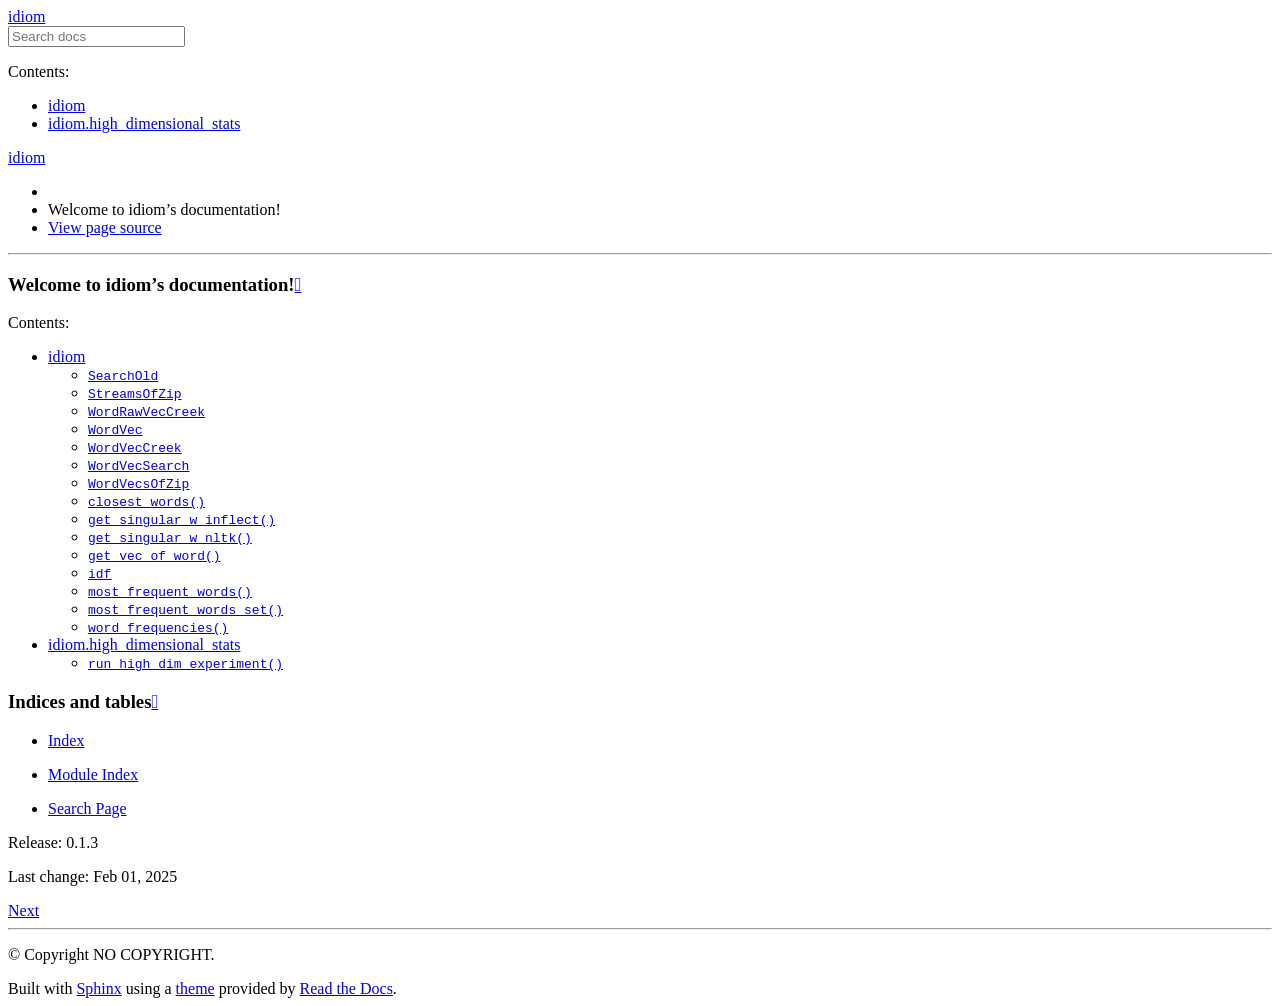
==== index.html @ ca4ec3e8 "deploy: c13218b5d15e213db377b2ab2e46eef7ab136191" ====
<!DOCTYPE html>
<html class="writer-html5" lang="en" data-content_root="./">
<head>
  <meta charset="utf-8" /><meta name="viewport" content="width=device-width, initial-scale=1" />

  <meta name="viewport" content="width=device-width, initial-scale=1.0" />
  <title>Welcome to idiom’s documentation! &mdash; idiom 0.1.3 documentation</title>
      <link rel="stylesheet" type="text/css" href="_static/pygments.css?v=b86133f3" />
      <link rel="stylesheet" type="text/css" href="_static/css/theme.css?v=e59714d7" />
      <link rel="stylesheet" type="text/css" href="_static/copybutton.css?v=76b2166b" />
      <link rel="stylesheet" type="text/css" href="_static/graphviz.css?v=fd3f3429" />

  
      <script src="_static/jquery.js?v=5d32c60e"></script>
      <script src="_static/_sphinx_javascript_frameworks_compat.js?v=2cd50e6c"></script>
      <script src="_static/documentation_options.js?v=360bc84d"></script>
      <script src="_static/doctools.js?v=9a2dae69"></script>
      <script src="_static/sphinx_highlight.js?v=dc90522c"></script>
      <script src="_static/toggleprompt.js?v=d7ede5d2"></script>
      <script src="_static/clipboard.min.js?v=a7894cd8"></script>
      <script src="_static/copybutton.js?v=f281be69"></script>
    <script src="_static/js/theme.js"></script>
    <link rel="index" title="Index" href="genindex.html" />
    <link rel="search" title="Search" href="search.html" />
    <link rel="next" title="idiom" href="module_docs/idiom.html" /> 
</head>

<body class="wy-body-for-nav"> 
  <div class="wy-grid-for-nav">
    <nav data-toggle="wy-nav-shift" class="wy-nav-side">
      <div class="wy-side-scroll">
        <div class="wy-side-nav-search" >

          
          
          <a href="#" class="icon icon-home">
            idiom
          </a>
<div role="search">
  <form id="rtd-search-form" class="wy-form" action="search.html" method="get">
    <input type="text" name="q" placeholder="Search docs" aria-label="Search docs" />
    <input type="hidden" name="check_keywords" value="yes" />
    <input type="hidden" name="area" value="default" />
  </form>
</div>
        </div><div class="wy-menu wy-menu-vertical" data-spy="affix" role="navigation" aria-label="Navigation menu">
              <p class="caption" role="heading"><span class="caption-text">Contents:</span></p>
<ul>
<li class="toctree-l1"><a class="reference internal" href="module_docs/idiom.html">idiom</a></li>
<li class="toctree-l1"><a class="reference internal" href="module_docs/idiom/high_dimensional_stats.html">idiom.high_dimensional_stats</a></li>
</ul>

        </div>
      </div>
    </nav>

    <section data-toggle="wy-nav-shift" class="wy-nav-content-wrap"><nav class="wy-nav-top" aria-label="Mobile navigation menu" >
          <i data-toggle="wy-nav-top" class="fa fa-bars"></i>
          <a href="#">idiom</a>
      </nav>

      <div class="wy-nav-content">
        <div class="rst-content">
          <div role="navigation" aria-label="Page navigation">
  <ul class="wy-breadcrumbs">
      <li><a href="#" class="icon icon-home" aria-label="Home"></a></li>
      <li class="breadcrumb-item active">Welcome to idiom’s documentation!</li>
      <li class="wy-breadcrumbs-aside">
            <a href="_sources/index.rst.txt" rel="nofollow"> View page source</a>
      </li>
  </ul>
  <hr/>
</div>
          <div role="main" class="document" itemscope="itemscope" itemtype="http://schema.org/Article">
           <div itemprop="articleBody">
             
  <section id="welcome-to-idiom-s-documentation">
<h1>Welcome to idiom’s documentation!<a class="headerlink" href="#welcome-to-idiom-s-documentation" title="Link to this heading"></a></h1>
<div class="toctree-wrapper compound">
<p class="caption" role="heading"><span class="caption-text">Contents:</span></p>
<ul>
<li class="toctree-l1"><a class="reference internal" href="module_docs/idiom.html">idiom</a><ul>
<li class="toctree-l2"><a class="reference internal" href="module_docs/idiom.html#idiom.SearchOld"><code class="docutils literal notranslate"><span class="pre">SearchOld</span></code></a></li>
<li class="toctree-l2"><a class="reference internal" href="module_docs/idiom.html#idiom.StreamsOfZip"><code class="docutils literal notranslate"><span class="pre">StreamsOfZip</span></code></a></li>
<li class="toctree-l2"><a class="reference internal" href="module_docs/idiom.html#idiom.WordRawVecCreek"><code class="docutils literal notranslate"><span class="pre">WordRawVecCreek</span></code></a></li>
<li class="toctree-l2"><a class="reference internal" href="module_docs/idiom.html#idiom.WordVec"><code class="docutils literal notranslate"><span class="pre">WordVec</span></code></a></li>
<li class="toctree-l2"><a class="reference internal" href="module_docs/idiom.html#idiom.WordVecCreek"><code class="docutils literal notranslate"><span class="pre">WordVecCreek</span></code></a></li>
<li class="toctree-l2"><a class="reference internal" href="module_docs/idiom.html#idiom.WordVecSearch"><code class="docutils literal notranslate"><span class="pre">WordVecSearch</span></code></a></li>
<li class="toctree-l2"><a class="reference internal" href="module_docs/idiom.html#idiom.WordVecsOfZip"><code class="docutils literal notranslate"><span class="pre">WordVecsOfZip</span></code></a></li>
<li class="toctree-l2"><a class="reference internal" href="module_docs/idiom.html#idiom.closest_words"><code class="docutils literal notranslate"><span class="pre">closest_words()</span></code></a></li>
<li class="toctree-l2"><a class="reference internal" href="module_docs/idiom.html#idiom.get_singular_w_inflect"><code class="docutils literal notranslate"><span class="pre">get_singular_w_inflect()</span></code></a></li>
<li class="toctree-l2"><a class="reference internal" href="module_docs/idiom.html#idiom.get_singular_w_nltk"><code class="docutils literal notranslate"><span class="pre">get_singular_w_nltk()</span></code></a></li>
<li class="toctree-l2"><a class="reference internal" href="module_docs/idiom.html#idiom.get_vec_of_word"><code class="docutils literal notranslate"><span class="pre">get_vec_of_word()</span></code></a></li>
<li class="toctree-l2"><a class="reference internal" href="module_docs/idiom.html#idiom.idf"><code class="docutils literal notranslate"><span class="pre">idf</span></code></a></li>
<li class="toctree-l2"><a class="reference internal" href="module_docs/idiom.html#idiom.most_frequent_words"><code class="docutils literal notranslate"><span class="pre">most_frequent_words()</span></code></a></li>
<li class="toctree-l2"><a class="reference internal" href="module_docs/idiom.html#idiom.most_frequent_words_set"><code class="docutils literal notranslate"><span class="pre">most_frequent_words_set()</span></code></a></li>
<li class="toctree-l2"><a class="reference internal" href="module_docs/idiom.html#idiom.word_frequencies"><code class="docutils literal notranslate"><span class="pre">word_frequencies()</span></code></a></li>
</ul>
</li>
<li class="toctree-l1"><a class="reference internal" href="module_docs/idiom/high_dimensional_stats.html">idiom.high_dimensional_stats</a><ul>
<li class="toctree-l2"><a class="reference internal" href="module_docs/idiom/high_dimensional_stats.html#idiom.high_dimensional_stats.run_high_dim_experiment"><code class="docutils literal notranslate"><span class="pre">run_high_dim_experiment()</span></code></a></li>
</ul>
</li>
</ul>
</div>
</section>
<section id="indices-and-tables">
<h1>Indices and tables<a class="headerlink" href="#indices-and-tables" title="Link to this heading"></a></h1>
<ul class="simple">
<li><p><a class="reference internal" href="genindex.html"><span class="std std-ref">Index</span></a></p></li>
<li><p><a class="reference internal" href="py-modindex.html"><span class="std std-ref">Module Index</span></a></p></li>
<li><p><a class="reference internal" href="search.html"><span class="std std-ref">Search Page</span></a></p></li>
</ul>
<p>Release: 0.1.3</p>
<p>Last change: Feb 01, 2025</p>
</section>


           </div>
          </div>
          <footer><div class="rst-footer-buttons" role="navigation" aria-label="Footer">
        <a href="module_docs/idiom.html" class="btn btn-neutral float-right" title="idiom" accesskey="n" rel="next">Next <span class="fa fa-arrow-circle-right" aria-hidden="true"></span></a>
    </div>

  <hr/>

  <div role="contentinfo">
    <p>&#169; Copyright NO COPYRIGHT.</p>
  </div>

  Built with <a href="https://www.sphinx-doc.org/">Sphinx</a> using a
    <a href="https://github.com/readthedocs/sphinx_rtd_theme">theme</a>
    provided by <a href="https://readthedocs.org">Read the Docs</a>.
   

</footer>
        </div>
      </div>
    </section>
  </div>
  <script>
      jQuery(function () {
          SphinxRtdTheme.Navigation.enable(true);
      });
  </script> 

</body>
</html>
---- _static/copybutton.css ----
/* Copy buttons */
button.copybtn {
    position: absolute;
    display: flex;
    top: .3em;
    right: .3em;
    width: 1.7em;
    height: 1.7em;
	opacity: 0;
    transition: opacity 0.3s, border .3s, background-color .3s;
    user-select: none;
    padding: 0;
    border: none;
    outline: none;
    border-radius: 0.4em;
    /* The colors that GitHub uses */
    border: #1b1f2426 1px solid;
    background-color: #f6f8fa;
    color: #57606a;
}

button.copybtn.success {
    border-color: #22863a;
    color: #22863a;
}

button.copybtn svg {
    stroke: currentColor;
    width: 1.5em;
    height: 1.5em;
    padding: 0.1em;
}

div.highlight  {
    position: relative;
}

/* Show the copybutton */
.highlight:hover button.copybtn, button.copybtn.success {
	opacity: 1;
}

.highlight button.copybtn:hover {
    background-color: rgb(235, 235, 235);
}

.highlight button.copybtn:active {
    background-color: rgb(187, 187, 187);
}

/**
 * A minimal CSS-only tooltip copied from:
 *   https://codepen.io/mildrenben/pen/rVBrpK
 *
 * To use, write HTML like the following:
 *
 * <p class="o-tooltip--left" data-tooltip="Hey">Short</p>
 */
 .o-tooltip--left {
  position: relative;
 }

 .o-tooltip--left:after {
    opacity: 0;
    visibility: hidden;
    position: absolute;
    content: attr(data-tooltip);
    padding: .2em;
    font-size: .8em;
    left: -.2em;
    background: grey;
    color: white;
    white-space: nowrap;
    z-index: 2;
    border-radius: 2px;
    transform: translateX(-102%) translateY(0);
    transition: opacity 0.2s cubic-bezier(0.64, 0.09, 0.08, 1), transform 0.2s cubic-bezier(0.64, 0.09, 0.08, 1);
}

.o-tooltip--left:hover:after {
    display: block;
    opacity: 1;
    visibility: visible;
    transform: translateX(-100%) translateY(0);
    transition: opacity 0.2s cubic-bezier(0.64, 0.09, 0.08, 1), transform 0.2s cubic-bezier(0.64, 0.09, 0.08, 1);
    transition-delay: .5s;
}

/* By default the copy button shouldn't show up when printing a page */
@media print {
    button.copybtn {
        display: none;
    }
}
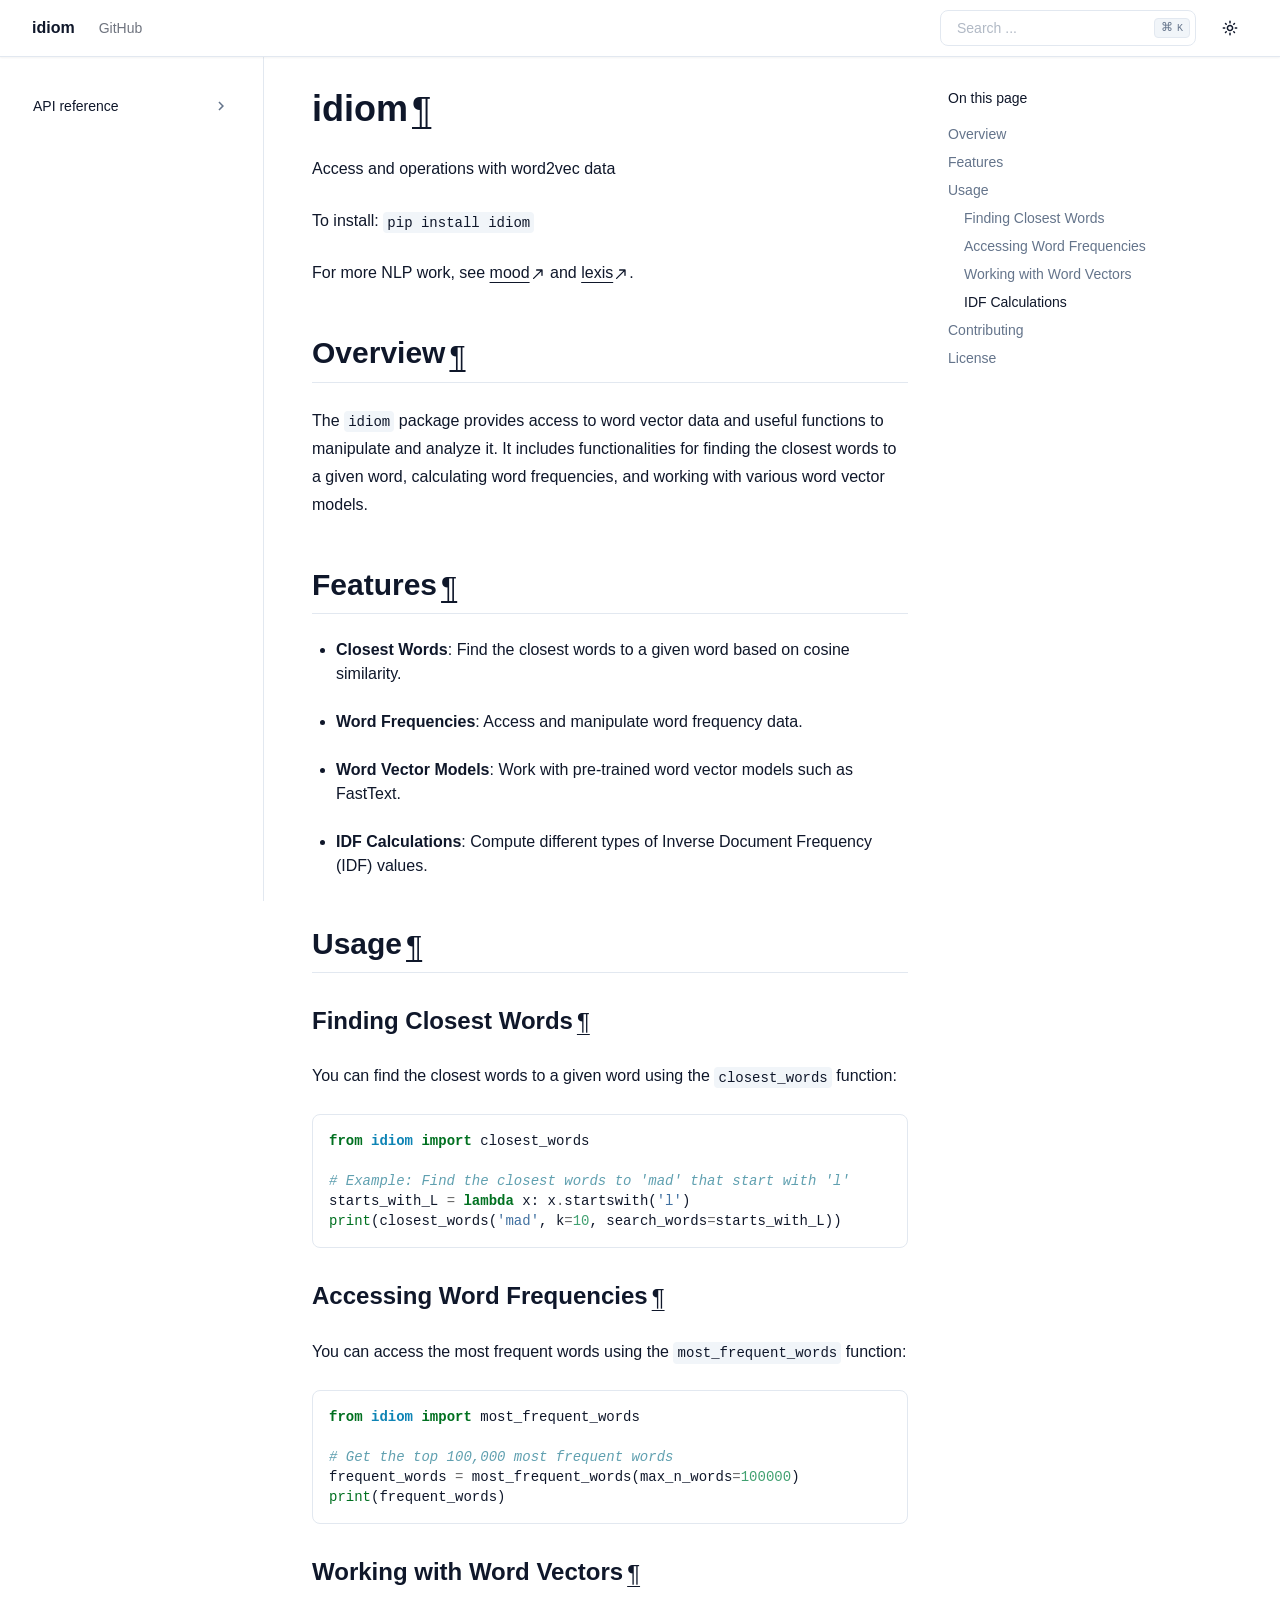
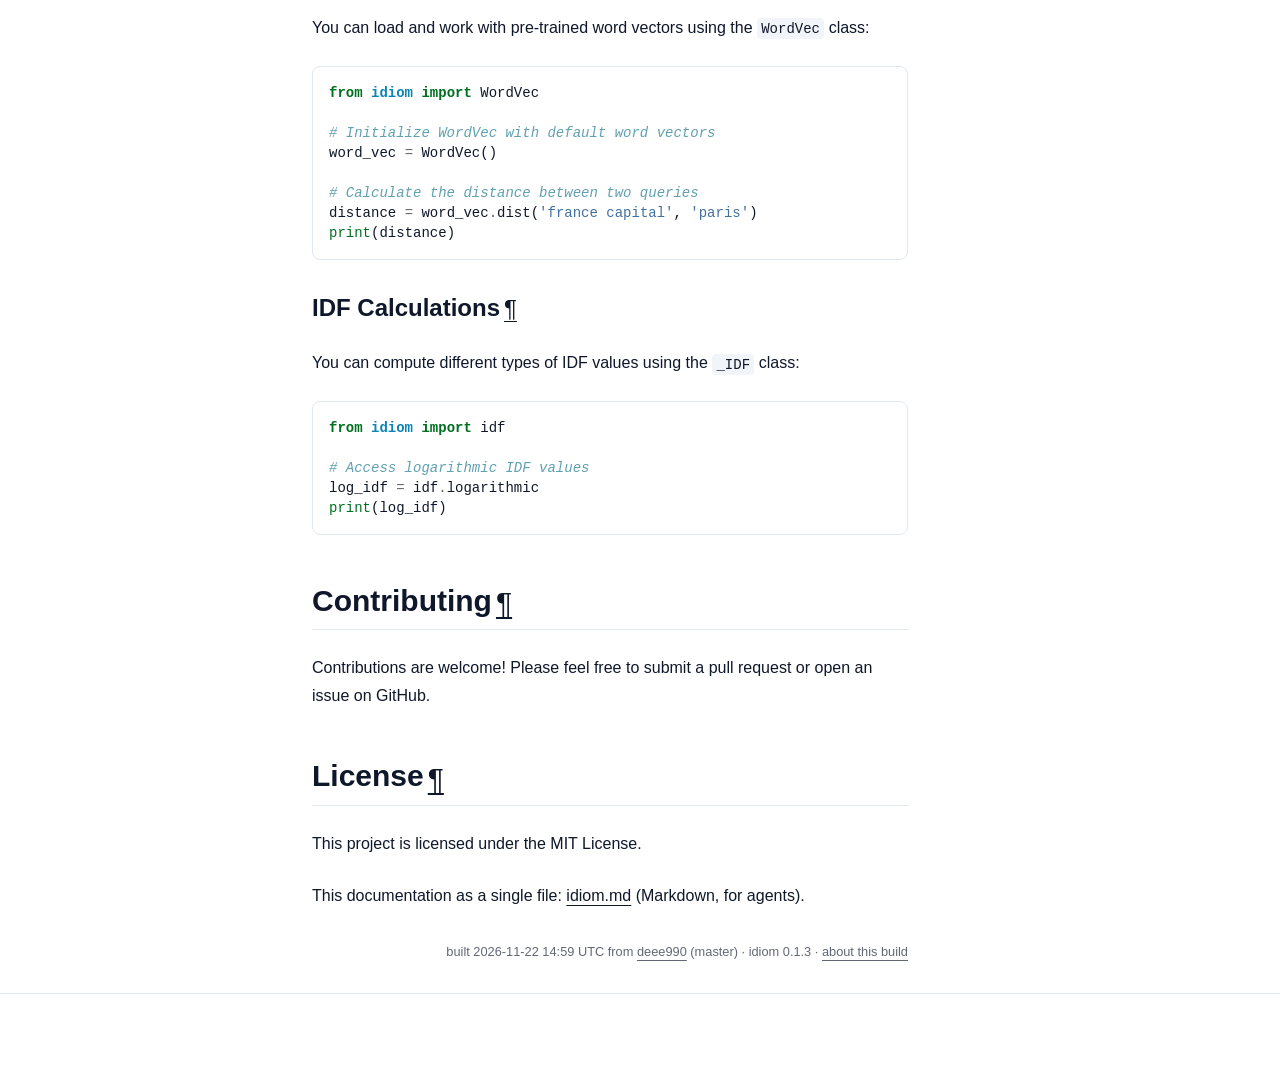
==== commit d7c58a78: "deploy: deee990abe5d8a3731184da5b8e444f220e175d9" ====
--- a/index.html
+++ b/index.html
@@ -1,150 +1,219 @@
-
-
 <!DOCTYPE html>
-<html class="writer-html5" lang="en" data-content_root="./">
+
+<html :class="{ 'dark' : darkMode === true }" data-content_root="./" lang="en" x-data="{ darkMode: $persist(window.matchMedia('(prefers-color-scheme: dark)').matches), activeSection: ''}">
 <head>
-  <meta charset="utf-8" /><meta name="viewport" content="width=device-width, initial-scale=1" />
-
-  <meta name="viewport" content="width=device-width, initial-scale=1.0" />
-  <title>Welcome to idiom’s documentation! &mdash; idiom 0.1.3 documentation</title>
-      <link rel="stylesheet" type="text/css" href="_static/pygments.css?v=b86133f3" />
-      <link rel="stylesheet" type="text/css" href="_static/css/theme.css?v=e59714d7" />
-      <link rel="stylesheet" type="text/css" href="_static/copybutton.css?v=76b2166b" />
-      <link rel="stylesheet" type="text/css" href="_static/graphviz.css?v=fd3f3429" />
-
-  
-      <script src="_static/jquery.js?v=5d32c60e"></script>
-      <script src="_static/_sphinx_javascript_frameworks_compat.js?v=2cd50e6c"></script>
-      <script src="_static/documentation_options.js?v=360bc84d"></script>
-      <script src="_static/doctools.js?v=9a2dae69"></script>
-      <script src="_static/sphinx_highlight.js?v=dc90522c"></script>
-      <script src="_static/toggleprompt.js?v=d7ede5d2"></script>
-      <script src="_static/clipboard.min.js?v=a7894cd8"></script>
-      <script src="_static/copybutton.js?v=f281be69"></script>
-    <script src="_static/js/theme.js"></script>
-    <link rel="index" title="Index" href="genindex.html" />
-    <link rel="search" title="Search" href="search.html" />
-    <link rel="next" title="idiom" href="module_docs/idiom.html" /> 
+<script>
+    (function () {
+      // Set initial color scheme
+      if ((localStorage.getItem("_x_darkMode") === "true") || (window.matchMedia("(prefers-color-scheme: dark)").matches)) {
+        document.documentElement.classList.add("dark");
+      }
+
+      // Watch for media preference changes
+      window.matchMedia("(prefers-color-scheme: dark)").addEventListener("change", (event) => {
+        localStorage.setItem("_x_darkMode", event.matches);
+        document.documentElement.classList.toggle("dark", event.matches);
+      });
+    })();
+  </script>
+<meta content="width=device-width, initial-scale=1.0" name="viewport"/>
+<meta charset="utf-8"/>
+<meta content="#ffffff" media="(prefers-color-scheme: light)" name="theme-color"/>
+<meta content="#030711" media="(prefers-color-scheme: dark)" name="theme-color"/>
+<meta content="width=device-width, initial-scale=1" name="viewport"/>
+<link href="index.html.md" rel="alternate" type="text/markdown"/>
+<link href="llms.txt" rel="describedby" type="text/markdown"/>
+<link href="index.html.md" rel="alternate" type="text/markdown"/>
+<link href="llms.txt" rel="describedby"/>
+<title>idiom</title>
+<meta content="idiom" property="og:title"/>
+<meta content="idiom" name="twitter:title"/>
+<link href="_static/pygments.css?v=d75fae25" rel="stylesheet" type="text/css"/>
+<link href="_static/theme.css?v=009055c6" rel="stylesheet" type="text/css"/>
+<link href="_static/sphinx_autodoc_typehints.css?v=057ac668" rel="stylesheet" type="text/css"/>
+<link href="_static/copybutton.css?v=76b2166b" rel="stylesheet" type="text/css"/>
+<link href="_static/epythet.css?v=ee8382f8" rel="stylesheet" type="text/css"/>
+<link href="search.html" rel="search" title="Search"/>
+<link href="genindex.html" rel="index" title="Index"/>
+<link href="api.html" rel="next" title="API reference"/>
 </head>
-
-<body class="wy-body-for-nav"> 
-  <div class="wy-grid-for-nav">
-    <nav data-toggle="wy-nav-shift" class="wy-nav-side">
-      <div class="wy-side-scroll">
-        <div class="wy-side-nav-search" >
-
-          
-          
-          <a href="#" class="icon icon-home">
-            idiom
-          </a>
-<div role="search">
-  <form id="rtd-search-form" class="wy-form" action="search.html" method="get">
-    <input type="text" name="q" placeholder="Search docs" aria-label="Search docs" />
-    <input type="hidden" name="check_keywords" value="yes" />
-    <input type="hidden" name="area" value="default" />
-  </form>
-</div>
-        </div><div class="wy-menu wy-menu-vertical" data-spy="affix" role="navigation" aria-label="Navigation menu">
-              <p class="caption" role="heading"><span class="caption-text">Contents:</span></p>
+<body :class="{ 'overflow-hidden': showSidebar }" class="min-h-screen font-sans antialiased bg-background text-foreground" x-data="{ showSidebar: false, showScrollTop: false }">
+<div @click.self="showSidebar = false" class="fixed inset-0 z-50 overflow-hidden bg-background/80 backdrop-blur-sm md:hidden" x-cloak="" x-show="showSidebar"></div><div class="relative flex flex-col min-h-screen" id="page"><a class="absolute top-0 left-0 z-[100] block bg-background p-4 text-xl transition -translate-x-full opacity-0 focus:translate-x-0 focus:opacity-100" href="#content">
+      Skip to content
+    </a><header class="sticky top-0 z-40 w-full border-b shadow-xs border-border bg-background/90 backdrop-blur"><div class="container flex items-center h-14">
+<div class="hidden mr-4 md:flex">
+<a class="flex items-center mr-6" href="#"><span class="hidden font-bold sm:inline-block text-clip whitespace-nowrap">idiom</span>
+</a><nav class="flex items-center gap-6 text-sm font-medium">
+<a class="transition-colors hover:text-foreground/80 text-foreground/60" href="https://github.com/thorwhalen/idiom" rel="noopener nofollow">GitHub</a>
+</nav></div><button @click="showSidebar = true" class="inline-flex items-center justify-center h-10 px-0 py-2 mr-2 text-base font-medium transition-colors rounded-md hover:text-accent-foreground hover:bg-transparent md:hidden" type="button">
+<svg aria-hidden="true" fill="currentColor" height="24" viewbox="0 96 960 960" width="24" xmlns="http://www.w3.org/2000/svg">
+<path d="M152.587 825.087q-19.152 0-32.326-13.174t-13.174-32.326q0-19.152 13.174-32.326t32.326-13.174h440q19.152 0 32.326 13.174t13.174 32.326q0 19.152-13.174 32.326t-32.326 13.174h-440Zm0-203.587q-19.152 0-32.326-13.174T107.087 576q0-19.152 13.174-32.326t32.326-13.174h320q19.152 0 32.326 13.174T518.087 576q0 19.152-13.174 32.326T472.587 621.5h-320Zm0-203.587q-19.152 0-32.326-13.174t-13.174-32.326q0-19.152 13.174-32.326t32.326-13.174h440q19.152 0 32.326 13.174t13.174 32.326q0 19.152-13.174 32.326t-32.326 13.174h-440ZM708.913 576l112.174 112.174q12.674 12.674 12.674 31.826t-12.674 31.826Q808.413 764.5 789.261 764.5t-31.826-12.674l-144-144Q600 594.391 600 576t13.435-31.826l144-144q12.674-12.674 31.826-12.674t31.826 12.674q12.674 12.674 12.674 31.826t-12.674 31.826L708.913 576Z"></path>
+</svg>
+<span class="sr-only">Toggle navigation menu</span>
+</button>
+<div class="flex items-center justify-between flex-1 gap-2 sm:gap-4 md:justify-end">
+<div class="flex-1 w-full md:w-auto md:flex-none"><form @keydown.k.window.meta="$refs.search.focus()" action="search.html" class="relative flex items-center group" id="searchbox" method="get">
+<input aria-label="Search the docs" class="inline-flex items-center font-medium transition-colors bg-transparent focus-visible:outline-none focus-visible:ring-2 focus-visible:ring-ring focus-visible:ring-offset-2 ring-offset-background border border-input hover:bg-accent focus:bg-accent hover:text-accent-foreground focus:text-accent-foreground hover:placeholder-accent-foreground py-2 px-4 relative h-9 w-full justify-start rounded-[0.5rem] text-sm text-muted-foreground sm:pr-12 md:w-40 lg:w-64" id="search-input" name="q" placeholder="Search ..." type="search" x-ref="search"/>
+<kbd class="pointer-events-none absolute right-1.5 top-2 hidden h-5 select-none text-muted-foreground items-center gap-1 rounded border border-border bg-muted px-1.5 font-mono text-[10px] font-medium opacity-100 sm:flex group-hover:bg-accent group-hover:text-accent-foreground">
+<span class="text-xs">⌘</span>
+    K
+  </kbd>
+</form>
+</div>
+<nav class="flex items-center gap-1">
+<button @click="darkMode = !darkMode" class="relative inline-flex items-center justify-center px-0 text-sm font-medium transition-colors rounded-md hover:bg-accent hover:text-accent-foreground h-9 w-9" title="Toggle color scheme" type="button">
+<svg class="absolute transition-all scale-100 rotate-0 dark:-rotate-90 dark:scale-0" fill="currentColor" height="16" viewbox="0 96 960 960" width="16" xmlns="http://www.w3.org/2000/svg">
+<path d="M480 685q45.456 0 77.228-31.772Q589 621.456 589 576q0-45.456-31.772-77.228Q525.456 467 480 467q-45.456 0-77.228 31.772Q371 530.544 371 576q0 45.456 31.772 77.228Q434.544 685 480 685Zm0 91q-83 0-141.5-58.5T280 576q0-83 58.5-141.5T480 376q83 0 141.5 58.5T680 576q0 83-58.5 141.5T480 776ZM80 621.5q-19.152 0-32.326-13.174T34.5 576q0-19.152 13.174-32.326T80 530.5h80q19.152 0 32.326 13.174T205.5 576q0 19.152-13.174 32.326T160 621.5H80Zm720 0q-19.152 0-32.326-13.174T754.5 576q0-19.152 13.174-32.326T800 530.5h80q19.152 0 32.326 13.174T925.5 576q0 19.152-13.174 32.326T880 621.5h-80Zm-320-320q-19.152 0-32.326-13.174T434.5 256v-80q0-19.152 13.174-32.326T480 130.5q19.152 0 32.326 13.174T525.5 176v80q0 19.152-13.174 32.326T480 301.5Zm0 720q-19.152 0-32.326-13.17Q434.5 995.152 434.5 976v-80q0-19.152 13.174-32.326T480 850.5q19.152 0 32.326 13.174T525.5 896v80q0 19.152-13.174 32.33-13.174 13.17-32.326 13.17ZM222.174 382.065l-43-42Q165.5 327.391 166 308.239t13.174-33.065q13.435-13.674 32.587-13.674t32.065 13.674l42.239 43q12.674 13.435 12.555 31.706-.12 18.272-12.555 31.946-12.674 13.674-31.445 13.413-18.772-.261-32.446-13.174Zm494 494.761-42.239-43q-12.674-13.435-12.674-32.087t12.674-31.565Q686.609 756.5 705.38 757q18.772.5 32.446 13.174l43 41.761Q794.5 824.609 794 843.761t-13.174 33.065Q767.391 890.5 748.239 890.5t-32.065-13.674Zm-42-494.761Q660.5 369.391 661 350.62q.5-18.772 13.174-32.446l41.761-43Q728.609 261.5 747.761 262t33.065 13.174q13.674 13.435 13.674 32.587t-13.674 32.065l-43 42.239q-13.435 12.674-31.706 12.555-18.272-.12-31.946-12.555Zm-495 494.761Q165.5 863.391 165.5 844.239t13.674-32.065l43-42.239q13.435-12.674 32.087-12.674t31.565 12.674Q299.5 782.609 299 801.38q-.5 18.772-13.174 32.446l-41.761 43Q231.391 890.5 212.239 890t-33.065-13.174ZM480 576Z"></path>
+</svg>
+<svg class="absolute transition-all scale-0 rotate-90 dark:rotate-0 dark:scale-100" fill="currentColor" height="16" viewbox="0 96 960 960" width="16" xmlns="http://www.w3.org/2000/svg">
+<path d="M480 936q-151 0-255.5-104.5T120 576q0-138 90-239.5T440 218q25-3 39 18t-1 44q-17 26-25.5 55t-8.5 61q0 90 63 153t153 63q31 0 61.5-9t54.5-25q21-14 43-1.5t19 39.5q-14 138-117.5 229T480 936Zm0-80q88 0 158-48.5T740 681q-20 5-40 8t-40 3q-123 0-209.5-86.5T364 396q0-20 3-40t8-40q-78 32-126.5 102T200 576q0 116 82 198t198 82Zm-10-270Z"></path>
+</svg>
+</button>
+</nav>
+</div>
+</div>
+</header>
+<div class="flex-1"><div class="container md:grid md:grid-cols-[220px_minmax(0,1fr)] md:gap-6 lg:grid-cols-[240px_minmax(0,1fr)] lg:gap-10"><aside :aria-hidden="!showSidebar" :class="{ 'translate-x-0': showSidebar }" class="fixed inset-y-0 left-0 md:top-14 z-50 md:z-30 bg-background md:bg-transparent transition-all duration-100 -translate-x-full md:translate-x-0 ml-0 p-6 md:p-0 md:-ml-2 md:h-[calc(100vh-3.5rem)] w-5/6 md:w-full overflow-y-auto border-r border-border md:sticky" id="left-sidebar">
+<a class="justify-start text-sm md:!hidden bg-background" href="#"><span class="font-bold text-clip whitespace-nowrap">idiom</span>
+</a>
+<div class="relative overflow-hidden md:overflow-auto my-4 md:my-0">
+<div class="overflow-y-auto h-full w-full relative pr-6"><nav class="flex md:hidden flex-col font-medium mt-4">
+<a href="https://github.com/thorwhalen/idiom" rel="nofollow noopener">GitHub</a>
+</nav><nav class="table w-full min-w-full my-6 lg:my-8">
 <ul>
-<li class="toctree-l1"><a class="reference internal" href="module_docs/idiom.html">idiom</a></li>
-<li class="toctree-l1"><a class="reference internal" href="module_docs/idiom/high_dimensional_stats.html">idiom.high_dimensional_stats</a></li>
-</ul>
-
-        </div>
-      </div>
-    </nav>
-
-    <section data-toggle="wy-nav-shift" class="wy-nav-content-wrap"><nav class="wy-nav-top" aria-label="Mobile navigation menu" >
-          <i data-toggle="wy-nav-top" class="fa fa-bars"></i>
-          <a href="#">idiom</a>
-      </nav>
-
-      <div class="wy-nav-content">
-        <div class="rst-content">
-          <div role="navigation" aria-label="Page navigation">
-  <ul class="wy-breadcrumbs">
-      <li><a href="#" class="icon icon-home" aria-label="Home"></a></li>
-      <li class="breadcrumb-item active">Welcome to idiom’s documentation!</li>
-      <li class="wy-breadcrumbs-aside">
-            <a href="_sources/index.rst.txt" rel="nofollow"> View page source</a>
-      </li>
-  </ul>
-  <hr/>
-</div>
-          <div role="main" class="document" itemscope="itemscope" itemtype="http://schema.org/Article">
-           <div itemprop="articleBody">
-             
-  <section id="welcome-to-idiom-s-documentation">
-<h1>Welcome to idiom’s documentation!<a class="headerlink" href="#welcome-to-idiom-s-documentation" title="Link to this heading"></a></h1>
-<div class="toctree-wrapper compound">
-<p class="caption" role="heading"><span class="caption-text">Contents:</span></p>
+<li class="toctree-l1" x-data="{ expanded: $el.classList.contains('current') ? true : false }"><a :class="{ 'expanded' : expanded }" @click="expanded = !expanded" class="reference internal expandable" href="api.html">API reference<button @click.prevent.stop="expanded = !expanded" type="button" x-cloak=""><span class="sr-only"></span><svg fill="currentColor" height="18px" stroke="none" viewbox="0 0 24 24" width="18px" xmlns="http://www.w3.org/2000/svg"><path d="M10 6L8.59 7.41 13.17 12l-4.58 4.59L10 18l6-6z"></path></svg></button></a><ul x-cloak="" x-show="expanded">
+<li class="toctree-l2" x-data="{ expanded: $el.classList.contains('current') ? true : false }"><a :class="{ 'expanded' : expanded }" @click="expanded = !expanded" class="reference internal expandable" href="_autosummary/idiom.html">idiom<button @click.prevent.stop="expanded = !expanded" type="button" x-cloak=""><span class="sr-only"></span><svg fill="currentColor" height="18px" stroke="none" viewbox="0 0 24 24" width="18px" xmlns="http://www.w3.org/2000/svg"><path d="M10 6L8.59 7.41 13.17 12l-4.58 4.59L10 18l6-6z"></path></svg></button></a><ul x-cloak="" x-show="expanded">
+<li class="toctree-l3"><a class="reference internal" href="_autosummary/idiom.high_dims.html">idiom.high_dims</a></li>
+</ul>
+</li>
+</ul>
+</li>
+</ul>
+</nav>
+</div>
+</div>
+<button @click="showSidebar = false" class="absolute md:hidden right-4 top-4 rounded-sm opacity-70 transition-opacity hover:opacity-100" type="button">
+<svg class="h-4 w-4" fill="currentColor" height="24" stroke="none" viewbox="0 96 960 960" width="24" xmlns="http://www.w3.org/2000/svg">
+<path d="M480 632 284 828q-11 11-28 11t-28-11q-11-11-11-28t11-28l196-196-196-196q-11-11-11-28t11-28q11-11 28-11t28 11l196 196 196-196q11-11 28-11t28 11q11 11 11 28t-11 28L536 576l196 196q11 11 11 28t-11 28q-11 11-28 11t-28-11L480 632Z"></path>
+</svg>
+</button>
+</aside>
+<main class="relative py-6 lg:gap-10 lg:py-8 xl:grid xl:grid-cols-[1fr_300px]">
+<div class="w-full min-w-0 mx-auto">
+<div id="content" role="main">
+
+<section id="idiom">
+<h1>idiom<a @click.prevent="window.navigator.clipboard.writeText($el.href); $el.setAttribute('data-tooltip', 'Copied!'); setTimeout(() =&gt; $el.setAttribute('data-tooltip', 'Copy link to this element'), 2000)" aria-label="Copy link to this element" class="headerlink" data-tooltip="Copy link to this element" href="#idiom">¶</a></h1>
+<p>Access and operations with word2vec data</p>
+<p>To install:	<code class="docutils literal notranslate"><span class="pre">pip</span> <span class="pre">install</span> <span class="pre">idiom</span></code></p>
+<p>For more NLP work, see <a class="reference external" href="https://github.com/infinvest/mood/" rel="nofollow noopener">mood<svg fill="currentColor" height="1em" stroke="none" viewbox="0 96 960 960" width="1em" xmlns="http://www.w3.org/2000/svg"><path d="M188 868q-11-11-11-28t11-28l436-436H400q-17 0-28.5-11.5T360 336q0-17 11.5-28.5T400 296h320q17 0 28.5 11.5T760 336v320q0 17-11.5 28.5T720 696q-17 0-28.5-11.5T680 656V432L244 868q-11 11-28 11t-28-11Z"></path></svg></a> and <a class="reference external" href="https://github.com/thorwhalen/lexis/" rel="nofollow noopener">lexis<svg fill="currentColor" height="1em" stroke="none" viewbox="0 96 960 960" width="1em" xmlns="http://www.w3.org/2000/svg"><path d="M188 868q-11-11-11-28t11-28l436-436H400q-17 0-28.5-11.5T360 336q0-17 11.5-28.5T400 296h320q17 0 28.5 11.5T760 336v320q0 17-11.5 28.5T720 696q-17 0-28.5-11.5T680 656V432L244 868q-11 11-28 11t-28-11Z"></path></svg></a>.</p>
+<section id="overview">
+<h2>Overview<a @click.prevent="window.navigator.clipboard.writeText($el.href); $el.setAttribute('data-tooltip', 'Copied!'); setTimeout(() =&gt; $el.setAttribute('data-tooltip', 'Copy link to this element'), 2000)" aria-label="Copy link to this element" class="headerlink" data-tooltip="Copy link to this element" href="#overview" x-intersect.margin.0%.0%.-70%.0%="activeSection = '#overview'">¶</a></h2>
+<p>The <code class="docutils literal notranslate"><span class="pre">idiom</span></code> package provides access to word vector data and useful functions to manipulate and analyze it. It includes functionalities for finding the closest words to a given word, calculating word frequencies, and working with various word vector models.</p>
+</section>
+<section id="features">
+<h2>Features<a @click.prevent="window.navigator.clipboard.writeText($el.href); $el.setAttribute('data-tooltip', 'Copied!'); setTimeout(() =&gt; $el.setAttribute('data-tooltip', 'Copy link to this element'), 2000)" aria-label="Copy link to this element" class="headerlink" data-tooltip="Copy link to this element" href="#features" x-intersect.margin.0%.0%.-70%.0%="activeSection = '#features'">¶</a></h2>
+<ul class="simple">
+<li><p><strong>Closest Words</strong>: Find the closest words to a given word based on cosine similarity.</p></li>
+<li><p><strong>Word Frequencies</strong>: Access and manipulate word frequency data.</p></li>
+<li><p><strong>Word Vector Models</strong>: Work with pre-trained word vector models such as FastText.</p></li>
+<li><p><strong>IDF Calculations</strong>: Compute different types of Inverse Document Frequency (IDF) values.</p></li>
+</ul>
+</section>
+<section id="usage">
+<h2>Usage<a @click.prevent="window.navigator.clipboard.writeText($el.href); $el.setAttribute('data-tooltip', 'Copied!'); setTimeout(() =&gt; $el.setAttribute('data-tooltip', 'Copy link to this element'), 2000)" aria-label="Copy link to this element" class="headerlink" data-tooltip="Copy link to this element" href="#usage" x-intersect.margin.0%.0%.-70%.0%="activeSection = '#usage'">¶</a></h2>
+<section id="finding-closest-words">
+<h3>Finding Closest Words<a @click.prevent="window.navigator.clipboard.writeText($el.href); $el.setAttribute('data-tooltip', 'Copied!'); setTimeout(() =&gt; $el.setAttribute('data-tooltip', 'Copy link to this element'), 2000)" aria-label="Copy link to this element" class="headerlink" data-tooltip="Copy link to this element" href="#finding-closest-words" x-intersect.margin.0%.0%.-70%.0%="activeSection = '#finding-closest-words'">¶</a></h3>
+<p>You can find the closest words to a given word using the <code class="docutils literal notranslate"><span class="pre">closest_words</span></code> function:</p>
+<div class="highlight-python notranslate"><div class="highlight"><pre><span></span><code><span id="line-1"><span class="kn">from</span><span class="w"> </span><span class="nn">idiom</span><span class="w"> </span><span class="kn">import</span> <span class="n">closest_words</span>
+</span><span id="line-2">
+</span><span id="line-3"><span class="c1"># Example: Find the closest words to 'mad' that start with 'l'</span>
+</span><span id="line-4"><span class="n">starts_with_L</span> <span class="o">=</span> <span class="k">lambda</span> <span class="n">x</span><span class="p">:</span> <span class="n">x</span><span class="o">.</span><span class="n">startswith</span><span class="p">(</span><span class="s1">'l'</span><span class="p">)</span>
+</span><span id="line-5"><span class="nb">print</span><span class="p">(</span><span class="n">closest_words</span><span class="p">(</span><span class="s1">'mad'</span><span class="p">,</span> <span class="n">k</span><span class="o">=</span><span class="mi">10</span><span class="p">,</span> <span class="n">search_words</span><span class="o">=</span><span class="n">starts_with_L</span><span class="p">))</span>
+</span></code></pre></div>
+</div>
+</section>
+<section id="accessing-word-frequencies">
+<h3>Accessing Word Frequencies<a @click.prevent="window.navigator.clipboard.writeText($el.href); $el.setAttribute('data-tooltip', 'Copied!'); setTimeout(() =&gt; $el.setAttribute('data-tooltip', 'Copy link to this element'), 2000)" aria-label="Copy link to this element" class="headerlink" data-tooltip="Copy link to this element" href="#accessing-word-frequencies" x-intersect.margin.0%.0%.-70%.0%="activeSection = '#accessing-word-frequencies'">¶</a></h3>
+<p>You can access the most frequent words using the <code class="docutils literal notranslate"><span class="pre">most_frequent_words</span></code> function:</p>
+<div class="highlight-python notranslate"><div class="highlight"><pre><span></span><code><span id="line-1"><span class="kn">from</span><span class="w"> </span><span class="nn">idiom</span><span class="w"> </span><span class="kn">import</span> <span class="n">most_frequent_words</span>
+</span><span id="line-2">
+</span><span id="line-3"><span class="c1"># Get the top 100,000 most frequent words</span>
+</span><span id="line-4"><span class="n">frequent_words</span> <span class="o">=</span> <span class="n">most_frequent_words</span><span class="p">(</span><span class="n">max_n_words</span><span class="o">=</span><span class="mi">100000</span><span class="p">)</span>
+</span><span id="line-5"><span class="nb">print</span><span class="p">(</span><span class="n">frequent_words</span><span class="p">)</span>
+</span></code></pre></div>
+</div>
+</section>
+<section id="working-with-word-vectors">
+<h3>Working with Word Vectors<a @click.prevent="window.navigator.clipboard.writeText($el.href); $el.setAttribute('data-tooltip', 'Copied!'); setTimeout(() =&gt; $el.setAttribute('data-tooltip', 'Copy link to this element'), 2000)" aria-label="Copy link to this element" class="headerlink" data-tooltip="Copy link to this element" href="#working-with-word-vectors" x-intersect.margin.0%.0%.-70%.0%="activeSection = '#working-with-word-vectors'">¶</a></h3>
+<p>You can load and work with pre-trained word vectors using the <code class="docutils literal notranslate"><span class="pre">WordVec</span></code> class:</p>
+<div class="highlight-python notranslate"><div class="highlight"><pre><span></span><code><span id="line-1"><span class="kn">from</span><span class="w"> </span><span class="nn">idiom</span><span class="w"> </span><span class="kn">import</span> <span class="n">WordVec</span>
+</span><span id="line-2">
+</span><span id="line-3"><span class="c1"># Initialize WordVec with default word vectors</span>
+</span><span id="line-4"><span class="n">word_vec</span> <span class="o">=</span> <span class="n">WordVec</span><span class="p">()</span>
+</span><span id="line-5">
+</span><span id="line-6"><span class="c1"># Calculate the distance between two queries</span>
+</span><span id="line-7"><span class="n">distance</span> <span class="o">=</span> <span class="n">word_vec</span><span class="o">.</span><span class="n">dist</span><span class="p">(</span><span class="s1">'france capital'</span><span class="p">,</span> <span class="s1">'paris'</span><span class="p">)</span>
+</span><span id="line-8"><span class="nb">print</span><span class="p">(</span><span class="n">distance</span><span class="p">)</span>
+</span></code></pre></div>
+</div>
+</section>
+<section id="idf-calculations">
+<h3>IDF Calculations<a @click.prevent="window.navigator.clipboard.writeText($el.href); $el.setAttribute('data-tooltip', 'Copied!'); setTimeout(() =&gt; $el.setAttribute('data-tooltip', 'Copy link to this element'), 2000)" aria-label="Copy link to this element" class="headerlink" data-tooltip="Copy link to this element" href="#idf-calculations" x-intersect.margin.0%.0%.-70%.0%="activeSection = '#idf-calculations'">¶</a></h3>
+<p>You can compute different types of IDF values using the <code class="docutils literal notranslate"><span class="pre">_IDF</span></code> class:</p>
+<div class="highlight-python notranslate"><div class="highlight"><pre><span></span><code><span id="line-1"><span class="kn">from</span><span class="w"> </span><span class="nn">idiom</span><span class="w"> </span><span class="kn">import</span> <span class="n">idf</span>
+</span><span id="line-2">
+</span><span id="line-3"><span class="c1"># Access logarithmic IDF values</span>
+</span><span id="line-4"><span class="n">log_idf</span> <span class="o">=</span> <span class="n">idf</span><span class="o">.</span><span class="n">logarithmic</span>
+</span><span id="line-5"><span class="nb">print</span><span class="p">(</span><span class="n">log_idf</span><span class="p">)</span>
+</span></code></pre></div>
+</div>
+</section>
+</section>
+<section id="contributing">
+<h2>Contributing<a @click.prevent="window.navigator.clipboard.writeText($el.href); $el.setAttribute('data-tooltip', 'Copied!'); setTimeout(() =&gt; $el.setAttribute('data-tooltip', 'Copy link to this element'), 2000)" aria-label="Copy link to this element" class="headerlink" data-tooltip="Copy link to this element" href="#contributing" x-intersect.margin.0%.0%.-70%.0%="activeSection = '#contributing'">¶</a></h2>
+<p>Contributions are welcome! Please feel free to submit a pull request or open an issue on GitHub.</p>
+</section>
+<section id="license">
+<h2>License<a @click.prevent="window.navigator.clipboard.writeText($el.href); $el.setAttribute('data-tooltip', 'Copied!'); setTimeout(() =&gt; $el.setAttribute('data-tooltip', 'Copy link to this element'), 2000)" aria-label="Copy link to this element" class="headerlink" data-tooltip="Copy link to this element" href="#license" x-intersect.margin.0%.0%.-70%.0%="activeSection = '#license'">¶</a></h2>
+<p>This project is licensed under the MIT License.</p>
+<p class="epythet-aggregates">This documentation as a single file: <a href="idiom.md">idiom.md</a> (Markdown, for agents).</p>
+
+</section>
+</section>
+<p class="epythet-provenance" style="font-size:.8em;opacity:.65;margin-top:2.5em;text-align:right">built 2026-11-22 14:59 UTC from <a href="https://github.com/thorwhalen/idiom/commit/deee990abe5d8a3731184da5b8e444f220e175d9">deee990</a> (master) · idiom 0.1.3 · <a href="about-this-build.html">about this build</a></p>
+</div></div><aside class="hidden text-sm xl:block" id="right-sidebar">
+<div class="sticky top-16 -mt-10 max-h-[calc(100vh-5rem)] h-full overflow-y-auto pt-6 space-y-2"><p class="font-medium">On this page</p>
 <ul>
-<li class="toctree-l1"><a class="reference internal" href="module_docs/idiom.html">idiom</a><ul>
-<li class="toctree-l2"><a class="reference internal" href="module_docs/idiom.html#idiom.SearchOld"><code class="docutils literal notranslate"><span class="pre">SearchOld</span></code></a></li>
-<li class="toctree-l2"><a class="reference internal" href="module_docs/idiom.html#idiom.StreamsOfZip"><code class="docutils literal notranslate"><span class="pre">StreamsOfZip</span></code></a></li>
-<li class="toctree-l2"><a class="reference internal" href="module_docs/idiom.html#idiom.WordRawVecCreek"><code class="docutils literal notranslate"><span class="pre">WordRawVecCreek</span></code></a></li>
-<li class="toctree-l2"><a class="reference internal" href="module_docs/idiom.html#idiom.WordVec"><code class="docutils literal notranslate"><span class="pre">WordVec</span></code></a></li>
-<li class="toctree-l2"><a class="reference internal" href="module_docs/idiom.html#idiom.WordVecCreek"><code class="docutils literal notranslate"><span class="pre">WordVecCreek</span></code></a></li>
-<li class="toctree-l2"><a class="reference internal" href="module_docs/idiom.html#idiom.WordVecSearch"><code class="docutils literal notranslate"><span class="pre">WordVecSearch</span></code></a></li>
-<li class="toctree-l2"><a class="reference internal" href="module_docs/idiom.html#idiom.WordVecsOfZip"><code class="docutils literal notranslate"><span class="pre">WordVecsOfZip</span></code></a></li>
-<li class="toctree-l2"><a class="reference internal" href="module_docs/idiom.html#idiom.closest_words"><code class="docutils literal notranslate"><span class="pre">closest_words()</span></code></a></li>
-<li class="toctree-l2"><a class="reference internal" href="module_docs/idiom.html#idiom.get_singular_w_inflect"><code class="docutils literal notranslate"><span class="pre">get_singular_w_inflect()</span></code></a></li>
-<li class="toctree-l2"><a class="reference internal" href="module_docs/idiom.html#idiom.get_singular_w_nltk"><code class="docutils literal notranslate"><span class="pre">get_singular_w_nltk()</span></code></a></li>
-<li class="toctree-l2"><a class="reference internal" href="module_docs/idiom.html#idiom.get_vec_of_word"><code class="docutils literal notranslate"><span class="pre">get_vec_of_word()</span></code></a></li>
-<li class="toctree-l2"><a class="reference internal" href="module_docs/idiom.html#idiom.idf"><code class="docutils literal notranslate"><span class="pre">idf</span></code></a></li>
-<li class="toctree-l2"><a class="reference internal" href="module_docs/idiom.html#idiom.most_frequent_words"><code class="docutils literal notranslate"><span class="pre">most_frequent_words()</span></code></a></li>
-<li class="toctree-l2"><a class="reference internal" href="module_docs/idiom.html#idiom.most_frequent_words_set"><code class="docutils literal notranslate"><span class="pre">most_frequent_words_set()</span></code></a></li>
-<li class="toctree-l2"><a class="reference internal" href="module_docs/idiom.html#idiom.word_frequencies"><code class="docutils literal notranslate"><span class="pre">word_frequencies()</span></code></a></li>
+<li><a :data-current="activeSection === '#overview'" class="reference internal" href="#overview">Overview</a></li>
+<li><a :data-current="activeSection === '#features'" class="reference internal" href="#features">Features</a></li>
+<li><a :data-current="activeSection === '#usage'" class="reference internal" href="#usage">Usage</a><ul>
+<li><a :data-current="activeSection === '#finding-closest-words'" class="reference internal" href="#finding-closest-words">Finding Closest Words</a></li>
+<li><a :data-current="activeSection === '#accessing-word-frequencies'" class="reference internal" href="#accessing-word-frequencies">Accessing Word Frequencies</a></li>
+<li><a :data-current="activeSection === '#working-with-word-vectors'" class="reference internal" href="#working-with-word-vectors">Working with Word Vectors</a></li>
+<li><a :data-current="activeSection === '#idf-calculations'" class="reference internal" href="#idf-calculations">IDF Calculations</a></li>
 </ul>
 </li>
-<li class="toctree-l1"><a class="reference internal" href="module_docs/idiom/high_dimensional_stats.html">idiom.high_dimensional_stats</a><ul>
-<li class="toctree-l2"><a class="reference internal" href="module_docs/idiom/high_dimensional_stats.html#idiom.high_dimensional_stats.run_high_dim_experiment"><code class="docutils literal notranslate"><span class="pre">run_high_dim_experiment()</span></code></a></li>
-</ul>
-</li>
-</ul>
-</div>
-</section>
-<section id="indices-and-tables">
-<h1>Indices and tables<a class="headerlink" href="#indices-and-tables" title="Link to this heading"></a></h1>
-<ul class="simple">
-<li><p><a class="reference internal" href="genindex.html"><span class="std std-ref">Index</span></a></p></li>
-<li><p><a class="reference internal" href="py-modindex.html"><span class="std std-ref">Module Index</span></a></p></li>
-<li><p><a class="reference internal" href="search.html"><span class="std std-ref">Search Page</span></a></p></li>
-</ul>
-<p>Release: 0.1.3</p>
-<p>Last change: Feb 01, 2025</p>
-</section>
-
-
-           </div>
-          </div>
-          <footer><div class="rst-footer-buttons" role="navigation" aria-label="Footer">
-        <a href="module_docs/idiom.html" class="btn btn-neutral float-right" title="idiom" accesskey="n" rel="next">Next <span class="fa fa-arrow-circle-right" aria-hidden="true"></span></a>
-    </div>
-
-  <hr/>
-
-  <div role="contentinfo">
-    <p>&#169; Copyright NO COPYRIGHT.</p>
-  </div>
-
-  Built with <a href="https://www.sphinx-doc.org/">Sphinx</a> using a
-    <a href="https://github.com/readthedocs/sphinx_rtd_theme">theme</a>
-    provided by <a href="https://readthedocs.org">Read the Docs</a>.
-   
-
+<li><a :data-current="activeSection === '#contributing'" class="reference internal" href="#contributing">Contributing</a></li>
+<li><a :data-current="activeSection === '#license'" class="reference internal" href="#license">License</a></li>
+</ul>
+</div>
+</aside>
+</main>
+</div>
+</div><footer class="py-6 border-t border-border md:py-0">
+<div class="container flex flex-col items-center justify-between gap-4 md:h-24 md:flex-row">
+<div class="flex flex-col items-center gap-4 px-8 md:flex-row md:gap-2 md:px-0">
+<p class="text-sm leading-loose text-center text-muted-foreground md:text-left"></p>
+</div>
+</div>
 </footer>
-        </div>
-      </div>
-    </section>
-  </div>
-  <script>
-      jQuery(function () {
-          SphinxRtdTheme.Navigation.enable(true);
-      });
-  </script> 
-
+</div>
+<script src="_static/documentation_options.js?v=360bc84d"></script>
+<script src="_static/doctools.js?v=fd6eb6e6"></script>
+<script src="_static/sphinx_highlight.js?v=6ffebe34"></script>
+<script src="_static/clipboard.min.js?v=a7894cd8"></script>
+<script src="_static/copybutton.js?v=fd10adb8"></script>
+<script defer="defer" src="_static/theme.js?v=49cc6205"></script>
 </body>
 </html>
--- a/_static/pygments.css
+++ b/_static/pygments.css
@@ -0,0 +1,75 @@
+pre { line-height: 125%; }
+td.linenos .normal { color: #666666; background-color: transparent; padding-left: 5px; padding-right: 5px; }
+span.linenos { color: #666666; background-color: transparent; padding-left: 5px; padding-right: 5px; }
+td.linenos .special { color: #000000; background-color: #ffffc0; padding-left: 5px; padding-right: 5px; }
+span.linenos.special { color: #000000; background-color: #ffffc0; padding-left: 5px; padding-right: 5px; }
+.highlight .hll { background-color: #ffffcc }
+.highlight { background: #f0f0f0; }
+.highlight .c { color: #60A0B0; font-style: italic } /* Comment */
+.highlight .err { border: 1px solid #F00 } /* Error */
+.highlight .k { color: #007020; font-weight: bold } /* Keyword */
+.highlight .o { color: #666 } /* Operator */
+.highlight .ch { color: #60A0B0; font-style: italic } /* Comment.Hashbang */
+.highlight .cm { color: #60A0B0; font-style: italic } /* Comment.Multiline */
+.highlight .cp { color: #007020 } /* Comment.Preproc */
+.highlight .cpf { color: #60A0B0; font-style: italic } /* Comment.PreprocFile */
+.highlight .c1 { color: #60A0B0; font-style: italic } /* Comment.Single */
+.highlight .cs { color: #60A0B0; background-color: #FFF0F0 } /* Comment.Special */
+.highlight .gd { color: #A00000 } /* Generic.Deleted */
+.highlight .ge { font-style: italic } /* Generic.Emph */
+.highlight .ges { font-weight: bold; font-style: italic } /* Generic.EmphStrong */
+.highlight .gr { color: #F00 } /* Generic.Error */
+.highlight .gh { color: #000080; font-weight: bold } /* Generic.Heading */
+.highlight .gi { color: #00A000 } /* Generic.Inserted */
+.highlight .go { color: #888 } /* Generic.Output */
+.highlight .gp { color: #C65D09; font-weight: bold } /* Generic.Prompt */
+.highlight .gs { font-weight: bold } /* Generic.Strong */
+.highlight .gu { color: #800080; font-weight: bold } /* Generic.Subheading */
+.highlight .gt { color: #04D } /* Generic.Traceback */
+.highlight .kc { color: #007020; font-weight: bold } /* Keyword.Constant */
+.highlight .kd { color: #007020; font-weight: bold } /* Keyword.Declaration */
+.highlight .kn { color: #007020; font-weight: bold } /* Keyword.Namespace */
+.highlight .kp { color: #007020 } /* Keyword.Pseudo */
+.highlight .kr { color: #007020; font-weight: bold } /* Keyword.Reserved */
+.highlight .kt { color: #902000 } /* Keyword.Type */
+.highlight .m { color: #40A070 } /* Literal.Number */
+.highlight .s { color: #4070A0 } /* Literal.String */
+.highlight .na { color: #4070A0 } /* Name.Attribute */
+.highlight .nb { color: #007020 } /* Name.Builtin */
+.highlight .nc { color: #0E84B5; font-weight: bold } /* Name.Class */
+.highlight .no { color: #60ADD5 } /* Name.Constant */
+.highlight .nd { color: #555; font-weight: bold } /* Name.Decorator */
+.highlight .ni { color: #D55537; font-weight: bold } /* Name.Entity */
+.highlight .ne { color: #007020 } /* Name.Exception */
+.highlight .nf { color: #06287E } /* Name.Function */
+.highlight .nl { color: #002070; font-weight: bold } /* Name.Label */
+.highlight .nn { color: #0E84B5; font-weight: bold } /* Name.Namespace */
+.highlight .nt { color: #062873; font-weight: bold } /* Name.Tag */
+.highlight .nv { color: #BB60D5 } /* Name.Variable */
+.highlight .ow { color: #007020; font-weight: bold } /* Operator.Word */
+.highlight .w { color: #BBB } /* Text.Whitespace */
+.highlight .mb { color: #40A070 } /* Literal.Number.Bin */
+.highlight .mf { color: #40A070 } /* Literal.Number.Float */
+.highlight .mh { color: #40A070 } /* Literal.Number.Hex */
+.highlight .mi { color: #40A070 } /* Literal.Number.Integer */
+.highlight .mo { color: #40A070 } /* Literal.Number.Oct */
+.highlight .sa { color: #4070A0 } /* Literal.String.Affix */
+.highlight .sb { color: #4070A0 } /* Literal.String.Backtick */
+.highlight .sc { color: #4070A0 } /* Literal.String.Char */
+.highlight .dl { color: #4070A0 } /* Literal.String.Delimiter */
+.highlight .sd { color: #4070A0; font-style: italic } /* Literal.String.Doc */
+.highlight .s2 { color: #4070A0 } /* Literal.String.Double */
+.highlight .se { color: #4070A0; font-weight: bold } /* Literal.String.Escape */
+.highlight .sh { color: #4070A0 } /* Literal.String.Heredoc */
+.highlight .si { color: #70A0D0; font-style: italic } /* Literal.String.Interpol */
+.highlight .sx { color: #C65D09 } /* Literal.String.Other */
+.highlight .sr { color: #235388 } /* Literal.String.Regex */
+.highlight .s1 { color: #4070A0 } /* Literal.String.Single */
+.highlight .ss { color: #517918 } /* Literal.String.Symbol */
+.highlight .bp { color: #007020 } /* Name.Builtin.Pseudo */
+.highlight .fm { color: #06287E } /* Name.Function.Magic */
+.highlight .vc { color: #BB60D5 } /* Name.Variable.Class */
+.highlight .vg { color: #BB60D5 } /* Name.Variable.Global */
+.highlight .vi { color: #BB60D5 } /* Name.Variable.Instance */
+.highlight .vm { color: #BB60D5 } /* Name.Variable.Magic */
+.highlight .il { color: #40A070 } /* Literal.Number.Integer.Long */
--- a/_static/theme.css
+++ b/_static/theme.css
@@ -0,0 +1 @@
+@font-face{font-family:JetBrains Mono;font-style:italic;font-display:swap;font-weight:400;src:url(86dc76ee7f2ea282.woff2)format("woff2"),url(fa8c7e373fc88056.woff)format("woff")}@font-face{font-family:JetBrains Mono;font-style:normal;font-display:swap;font-weight:400;src:url(db9d659a1acad1e2.woff2)format("woff2"),url(b0c7be19efb5c878.woff)format("woff")}@font-face{font-family:JetBrains Mono;font-style:italic;font-display:swap;font-weight:500;src:url(88c52b7d52bec6f6.woff2)format("woff2"),url(8d70e9f61dd16568.woff)format("woff")}@font-face{font-family:JetBrains Mono;font-style:normal;font-display:swap;font-weight:500;src:url(af2e87f5d61b5665.woff2)format("woff2"),url(24c9023ab96a0da6.woff)format("woff")}@font-face{font-family:JetBrains Mono;font-style:italic;font-display:swap;font-weight:700;src:url(92fb68b158d9f3e0.woff2)format("woff2"),url(92b75b3f180e9af3.woff)format("woff")}@font-face{font-family:JetBrains Mono;font-style:normal;font-display:swap;font-weight:700;src:url(9545a3d1fceacf5c.woff2)format("woff2"),url(c9484cdebe55df66.woff)format("woff")}@layer properties{@supports (((-webkit-hyphens:none)) and (not (margin-trim:inline))) or ((-moz-orient:inline) and (not (color:rgb(from red r g b)))){*,:after,:before{--tw-font-weight:initial;--tw-translate-x:0;--tw-translate-y:0;--tw-translate-z:0;--tw-scale-x:1;--tw-scale-y:1;--tw-scale-z:1;--tw-rotate-x:initial;--tw-rotate-y:initial;--tw-rotate-z:initial;--tw-skew-x:initial;--tw-skew-y:initial;--tw-space-y-reverse:0;--tw-space-x-reverse:0;--tw-border-style:solid;--tw-leading:initial;--tw-shadow:0 0 transparent;--tw-shadow-color:initial;--tw-shadow-alpha:100%;--tw-inset-shadow:0 0 transparent;--tw-inset-shadow-color:initial;--tw-inset-shadow-alpha:100%;--tw-ring-color:initial;--tw-ring-shadow:0 0 transparent;--tw-inset-ring-color:initial;--tw-inset-ring-shadow:0 0 transparent;--tw-ring-inset:initial;--tw-ring-offset-width:0px;--tw-ring-offset-color:#fff;--tw-ring-offset-shadow:0 0 transparent;--tw-backdrop-blur:initial;--tw-backdrop-brightness:initial;--tw-backdrop-contrast:initial;--tw-backdrop-grayscale:initial;--tw-backdrop-hue-rotate:initial;--tw-backdrop-invert:initial;--tw-backdrop-opacity:initial;--tw-backdrop-saturate:initial;--tw-backdrop-sepia:initial;--tw-duration:initial;--tw-blur:initial;--tw-brightness:initial;--tw-contrast:initial;--tw-grayscale:initial;--tw-hue-rotate:initial;--tw-invert:initial;--tw-opacity:initial;--tw-saturate:initial;--tw-sepia:initial;--tw-drop-shadow:initial;--tw-drop-shadow-color:initial;--tw-drop-shadow-alpha:100%;--tw-drop-shadow-size:initial;--tw-tracking:initial;--tw-content:"";--tw-ease:initial}::-ms-backdrop{--tw-font-weight:initial;--tw-translate-x:0;--tw-translate-y:0;--tw-translate-z:0;--tw-scale-x:1;--tw-scale-y:1;--tw-scale-z:1;--tw-rotate-x:initial;--tw-rotate-y:initial;--tw-rotate-z:initial;--tw-skew-x:initial;--tw-skew-y:initial;--tw-space-y-reverse:0;--tw-space-x-reverse:0;--tw-border-style:solid;--tw-leading:initial;--tw-shadow:0 0 transparent;--tw-shadow-color:initial;--tw-shadow-alpha:100%;--tw-inset-shadow:0 0 transparent;--tw-inset-shadow-color:initial;--tw-inset-shadow-alpha:100%;--tw-ring-color:initial;--tw-ring-shadow:0 0 transparent;--tw-inset-ring-color:initial;--tw-inset-ring-shadow:0 0 transparent;--tw-ring-inset:initial;--tw-ring-offset-width:0px;--tw-ring-offset-color:#fff;--tw-ring-offset-shadow:0 0 transparent;--tw-backdrop-blur:initial;--tw-backdrop-brightness:initial;--tw-backdrop-contrast:initial;--tw-backdrop-grayscale:initial;--tw-backdrop-hue-rotate:initial;--tw-backdrop-invert:initial;--tw-backdrop-opacity:initial;--tw-backdrop-saturate:initial;--tw-backdrop-sepia:initial;--tw-duration:initial;--tw-blur:initial;--tw-brightness:initial;--tw-contrast:initial;--tw-grayscale:initial;--tw-hue-rotate:initial;--tw-invert:initial;--tw-opacity:initial;--tw-saturate:initial;--tw-sepia:initial;--tw-drop-shadow:initial;--tw-drop-shadow-color:initial;--tw-drop-shadow-alpha:100%;--tw-drop-shadow-size:initial;--tw-tracking:initial;--tw-content:"";--tw-ease:initial}::backdrop{--tw-font-weight:initial;--tw-translate-x:0;--tw-translate-y:0;--tw-translate-z:0;--tw-scale-x:1;--tw-scale-y:1;--tw-scale-z:1;--tw-rotate-x:initial;--tw-rotate-y:initial;--tw-rotate-z:initial;--tw-skew-x:initial;--tw-skew-y:initial;--tw-space-y-reverse:0;--tw-space-x-reverse:0;--tw-border-style:solid;--tw-leading:initial;--tw-shadow:0 0 transparent;--tw-shadow-color:initial;--tw-shadow-alpha:100%;--tw-inset-shadow:0 0 transparent;--tw-inset-shadow-color:initial;--tw-inset-shadow-alpha:100%;--tw-ring-color:initial;--tw-ring-shadow:0 0 transparent;--tw-inset-ring-color:initial;--tw-inset-ring-shadow:0 0 transparent;--tw-ring-inset:initial;--tw-ring-offset-width:0px;--tw-ring-offset-color:#fff;--tw-ring-offset-shadow:0 0 transparent;--tw-backdrop-blur:initial;--tw-backdrop-brightness:initial;--tw-backdrop-contrast:initial;--tw-backdrop-grayscale:initial;--tw-backdrop-hue-rotate:initial;--tw-backdrop-invert:initial;--tw-backdrop-opacity:initial;--tw-backdrop-saturate:initial;--tw-backdrop-sepia:initial;--tw-duration:initial;--tw-blur:initial;--tw-brightness:initial;--tw-contrast:initial;--tw-grayscale:initial;--tw-hue-rotate:initial;--tw-invert:initial;--tw-opacity:initial;--tw-saturate:initial;--tw-sepia:initial;--tw-drop-shadow:initial;--tw-drop-shadow-color:initial;--tw-drop-shadow-alpha:100%;--tw-drop-shadow-size:initial;--tw-tracking:initial;--tw-content:"";--tw-ease:initial}}}@layer theme{:root{--font-sans:-apple-system, BlinkMacSystemFont, "Segoe UI", Roboto, "Helvetica Neue", "Noto Sans", Arial, sans-serif, "Apple Color Emoji", "Segoe UI Emoji", "Segoe UI Symbol", "Noto Color Emoji";--font-mono:JetBrainsMono, ui-monospace, SFMono-Regular, Menlo, Monaco, Consolas, "Liberation Mono", "Courier New", monospace;--color-red-50:#fef2f2;--color-red-100:#ffe2e2;--color-red-200:#ffcaca;--color-red-400:#ff6568;--color-red-500:#fb2c36;--color-red-600:#e40014;--color-red-700:#bf000f;--color-red-900:#82181a;--color-yellow-50:#fefce8;--color-yellow-100:#fef9c2;--color-yellow-400:#fac800;--color-yellow-500:#edb200;--color-yellow-600:#cd8900;--color-yellow-900:#733e0a;--color-green-50:#f0fdf4;--color-green-100:#dcfce7;--color-green-200:#b9f8cf;--color-green-400:#05df72;--color-green-500:#00c758;--color-green-600:#00a544;--color-green-900:#0d542b;--color-sky-50:#f0f9ff;--color-sky-100:#dff2fe;--color-sky-600:#0084cc;--color-sky-900:#024a70;--color-blue-400:#54a2ff;--color-slate-700:#314158;--color-gray-200:#e5e7eb;--color-gray-700:#364153;--color-gray-950:#030712;--color-neutral-800:#262626;--color-white:#fff;--spacing:.25rem;--text-xs:.75rem;--text-xs--line-height:calc(1 / .75);--text-sm:.875rem;--text-sm--line-height:calc(1.25 / .875);--text-base:1rem;--text-base--line-height:calc(1.5);--text-lg:1.125rem;--text-lg--line-height:calc(1.75 / 1.125);--text-xl:1.25rem;--text-xl--line-height:calc(1.4);--text-2xl:1.5rem;--text-2xl--line-height:calc(2 / 1.5);--text-3xl:1.875rem;--text-3xl--line-height:calc(1.2);--text-4xl:2.25rem;--text-4xl--line-height:calc(2.5 / 2.25);--font-weight-normal:400;--font-weight-medium:500;--font-weight-semibold:600;--font-weight-bold:700;--tracking-wide:.025em;--leading-loose:2;--radius-sm:calc(-4px + var(--radius));--radius-md:calc(-2px + var(--radius));--radius-lg:var(--radius);--ease-in-out:cubic-bezier(.4, 0, .2, 1);--blur-sm:8px;--default-transition-duration:.15s;--default-transition-timing-function:cubic-bezier(.4, 0, .2, 1);--default-font-family:var(--font-sans);--default-mono-font-family:var(--font-mono);--color-border:hsl(var(--border));--color-input:hsl(var(--input));--color-ring:hsl(var(--ring));--color-background:hsl(var(--background));--color-foreground:hsl(var(--foreground));--color-primary:hsl(var(--primary));--color-muted:hsl(var(--muted));--color-muted-foreground:hsl(var(--muted-foreground));--color-accent:hsl(var(--accent));--color-accent-foreground:hsl(var(--accent-foreground))}@supports (color:lab(0% 0 0)){:root{--color-red-50:lab(96.5005% 4.18508 1.52328);--color-red-100:lab(92.243% 10.2865 3.83865);--color-red-200:lab(86.017% 19.8815 7.75869);--color-red-400:lab(63.7053% 60.745 31.3109);--color-red-500:lab(55.4814% 75.0732 48.8528);--color-red-600:lab(48.4493% 77.4328 61.5452);--color-red-700:lab(40.4273% 67.2623 53.7441);--color-red-900:lab(28.5139% 44.5539 29.0463);--color-yellow-50:lab(98.6846% -1.79055 9.7766);--color-yellow-100:lab(97.3564% -4.51407 27.344);--color-yellow-400:lab(83.2664% 8.65132 106.895);--color-yellow-500:lab(76.3898% 14.5258 98.4589);--color-yellow-600:lab(62.7799% 22.4197 86.1544);--color-yellow-900:lab(32.3865% 21.1273 38.5959);--color-green-50:lab(98.1563% -5.60117 2.75915);--color-green-100:lab(96.1861% -13.8464 6.52365);--color-green-200:lab(92.4222% -26.4702 12.9427);--color-green-400:lab(78.503% -64.9265 39.7492);--color-green-500:lab(70.5521% -66.5147 45.8073);--color-green-600:lab(59.0978% -58.6621 41.2579);--color-green-900:lab(30.797% -29.6927 17.382);--color-sky-50:lab(97.3623% -2.33802 -4.13098);--color-sky-100:lab(94.3709% -4.56053 -8.23453);--color-sky-600:lab(51.7754% -11.4712 -49.8349);--color-sky-900:lab(29.1959% -8.34689 -28.2453);--color-blue-400:lab(65.0361% -1.42065 -56.9802);--color-slate-700:lab(26.9569% -1.47016 -15.6993);--color-gray-200:lab(91.6229% -.159115 -2.26791);--color-gray-700:lab(27.1134% -.956401 -12.3224);--color-gray-950:lab(1.90334% .278696 -5.48866);--color-neutral-800:lab(15.204% 0 -.00000596046)}}:host{--font-sans:-apple-system, BlinkMacSystemFont, "Segoe UI", Roboto, "Helvetica Neue", "Noto Sans", Arial, sans-serif, "Apple Color Emoji", "Segoe UI Emoji", "Segoe UI Symbol", "Noto Color Emoji";--font-mono:JetBrainsMono, ui-monospace, SFMono-Regular, Menlo, Monaco, Consolas, "Liberation Mono", "Courier New", monospace;--color-red-50:#fef2f2;--color-red-100:#ffe2e2;--color-red-200:#ffcaca;--color-red-400:#ff6568;--color-red-500:#fb2c36;--color-red-600:#e40014;--color-red-700:#bf000f;--color-red-900:#82181a;--color-yellow-50:#fefce8;--color-yellow-100:#fef9c2;--color-yellow-400:#fac800;--color-yellow-500:#edb200;--color-yellow-600:#cd8900;--color-yellow-900:#733e0a;--color-green-50:#f0fdf4;--color-green-100:#dcfce7;--color-green-200:#b9f8cf;--color-green-400:#05df72;--color-green-500:#00c758;--color-green-600:#00a544;--color-green-900:#0d542b;--color-sky-50:#f0f9ff;--color-sky-100:#dff2fe;--color-sky-600:#0084cc;--color-sky-900:#024a70;--color-blue-400:#54a2ff;--color-slate-700:#314158;--color-gray-200:#e5e7eb;--color-gray-700:#364153;--color-gray-950:#030712;--color-neutral-800:#262626;--color-white:#fff;--spacing:.25rem;--text-xs:.75rem;--text-xs--line-height:calc(1 / .75);--text-sm:.875rem;--text-sm--line-height:calc(1.25 / .875);--text-base:1rem;--text-base--line-height:calc(1.5);--text-lg:1.125rem;--text-lg--line-height:calc(1.75 / 1.125);--text-xl:1.25rem;--text-xl--line-height:calc(1.4);--text-2xl:1.5rem;--text-2xl--line-height:calc(2 / 1.5);--text-3xl:1.875rem;--text-3xl--line-height:calc(1.2);--text-4xl:2.25rem;--text-4xl--line-height:calc(2.5 / 2.25);--font-weight-normal:400;--font-weight-medium:500;--font-weight-semibold:600;--font-weight-bold:700;--tracking-wide:.025em;--leading-loose:2;--radius-sm:calc(-4px + var(--radius));--radius-md:calc(-2px + var(--radius));--radius-lg:var(--radius);--ease-in-out:cubic-bezier(.4, 0, .2, 1);--blur-sm:8px;--default-transition-duration:.15s;--default-transition-timing-function:cubic-bezier(.4, 0, .2, 1);--default-font-family:var(--font-sans);--default-mono-font-family:var(--font-mono);--color-border:hsl(var(--border));--color-input:hsl(var(--input));--color-ring:hsl(var(--ring));--color-background:hsl(var(--background));--color-foreground:hsl(var(--foreground));--color-primary:hsl(var(--primary));--color-muted:hsl(var(--muted));--color-muted-foreground:hsl(var(--muted-foreground));--color-accent:hsl(var(--accent));--color-accent-foreground:hsl(var(--accent-foreground))}@supports (color:lab(0% 0 0)){:host{--color-red-50:lab(96.5005% 4.18508 1.52328);--color-red-100:lab(92.243% 10.2865 3.83865);--color-red-200:lab(86.017% 19.8815 7.75869);--color-red-400:lab(63.7053% 60.745 31.3109);--color-red-500:lab(55.4814% 75.0732 48.8528);--color-red-600:lab(48.4493% 77.4328 61.5452);--color-red-700:lab(40.4273% 67.2623 53.7441);--color-red-900:lab(28.5139% 44.5539 29.0463);--color-yellow-50:lab(98.6846% -1.79055 9.7766);--color-yellow-100:lab(97.3564% -4.51407 27.344);--color-yellow-400:lab(83.2664% 8.65132 106.895);--color-yellow-500:lab(76.3898% 14.5258 98.4589);--color-yellow-600:lab(62.7799% 22.4197 86.1544);--color-yellow-900:lab(32.3865% 21.1273 38.5959);--color-green-50:lab(98.1563% -5.60117 2.75915);--color-green-100:lab(96.1861% -13.8464 6.52365);--color-green-200:lab(92.4222% -26.4702 12.9427);--color-green-400:lab(78.503% -64.9265 39.7492);--color-green-500:lab(70.5521% -66.5147 45.8073);--color-green-600:lab(59.0978% -58.6621 41.2579);--color-green-900:lab(30.797% -29.6927 17.382);--color-sky-50:lab(97.3623% -2.33802 -4.13098);--color-sky-100:lab(94.3709% -4.56053 -8.23453);--color-sky-600:lab(51.7754% -11.4712 -49.8349);--color-sky-900:lab(29.1959% -8.34689 -28.2453);--color-blue-400:lab(65.0361% -1.42065 -56.9802);--color-slate-700:lab(26.9569% -1.47016 -15.6993);--color-gray-200:lab(91.6229% -.159115 -2.26791);--color-gray-700:lab(27.1134% -.956401 -12.3224);--color-gray-950:lab(1.90334% .278696 -5.48866);--color-neutral-800:lab(15.204% 0 -.00000596046)}}}@layer base{*,:after,:before{box-sizing:border-box;border:0 solid;margin:0;padding:0}::-ms-backdrop{box-sizing:border-box;border:0 solid;margin:0;padding:0}::backdrop{box-sizing:border-box;border:0 solid;margin:0;padding:0}::-webkit-file-upload-button{box-sizing:border-box;border:0 solid;margin:0;padding:0}::-ms-browse{box-sizing:border-box;border:0 solid;margin:0;padding:0}::file-selector-button{box-sizing:border-box;border:0 solid;margin:0;padding:0}html{-webkit-text-size-adjust:100%;-moz-tab-size:4;tab-size:4;line-height:1.5;font-family:var(--default-font-family,-apple-system,BlinkMacSystemFont,"Segoe UI",Roboto,"Helvetica Neue","Noto Sans",Arial,sans-serif,"Apple Color Emoji","Segoe UI Emoji","Segoe UI Symbol","Noto Color Emoji");font-feature-settings:var(--default-font-feature-settings,normal);font-variation-settings:var(--default-font-variation-settings,normal);-webkit-tap-highlight-color:transparent}:host{-webkit-text-size-adjust:100%;-moz-tab-size:4;tab-size:4;line-height:1.5;font-family:var(--default-font-family,-apple-system,BlinkMacSystemFont,"Segoe UI",Roboto,"Helvetica Neue","Noto Sans",Arial,sans-serif,"Apple Color Emoji","Segoe UI Emoji","Segoe UI Symbol","Noto Color Emoji");font-feature-settings:var(--default-font-feature-settings,normal);font-variation-settings:var(--default-font-variation-settings,normal);-webkit-tap-highlight-color:transparent}hr{height:0;color:inherit;border-top-width:1px}abbr:where([title]){-webkit-text-decoration:underline dotted;text-decoration:underline dotted}h1,h2,h3,h4,h5,h6{font-size:inherit;font-weight:inherit}a{color:inherit;-webkit-text-decoration:inherit;-webkit-text-decoration:inherit;text-decoration:inherit}b,strong{font-weight:bolder}code,kbd,pre,samp{font-family:var(--default-mono-font-family,ui-monospace,SFMono-Regular,Menlo,Monaco,Consolas,"Liberation Mono","Courier New",monospace);font-feature-settings:var(--default-mono-font-feature-settings,normal);font-variation-settings:var(--default-mono-font-variation-settings,normal);font-size:1em}small{font-size:80%}sub,sup{vertical-align:baseline;font-size:75%;line-height:0;position:relative}sub{bottom:-.25em}sup{top:-.5em}table{text-indent:0;border-color:inherit;border-collapse:collapse}:-moz-focusring:where(:not(iframe)){outline:auto}progress{vertical-align:baseline}summary{display:list-item}menu,ol,ul{list-style:none}audio,canvas,embed,iframe,img,object,svg,video{vertical-align:middle;display:block}img,video{max-width:100%;height:auto}button,input,optgroup,select,textarea{font:inherit;font-feature-settings:inherit;font-variation-settings:inherit;letter-spacing:inherit;color:inherit;opacity:1;background-color:transparent;border-radius:0}::-webkit-file-upload-button{font:inherit;font-feature-settings:inherit;font-variation-settings:inherit;letter-spacing:inherit;color:inherit;opacity:1;background-color:transparent;border-radius:0}::-ms-browse{font:inherit;font-feature-settings:inherit;font-variation-settings:inherit;letter-spacing:inherit;color:inherit;opacity:1;background-color:transparent;border-radius:0}::file-selector-button{font:inherit;font-feature-settings:inherit;font-variation-settings:inherit;letter-spacing:inherit;color:inherit;opacity:1;background-color:transparent;border-radius:0}:where(select:-webkit-any([multiple],[size])) optgroup{font-weight:bolder}:where(select:-moz-any([multiple],[size])) optgroup{font-weight:bolder}:where(select:is([multiple],[size])) optgroup{font-weight:bolder}:where(select:-webkit-any([multiple],[size])) optgroup option:not(:-webkit-any(:lang(ae),:lang(ar),:lang(arc),:lang(bcc),:lang(bqi),:lang(ckb),:lang(dv),:lang(fa),:lang(glk),:lang(he),:lang(ku),:lang(mzn),:lang(nqo),:lang(pnb),:lang(ps),:lang(sd),:lang(ug),:lang(ur),:lang(yi))){padding-left:20px}:where(select:-moz-any([multiple],[size])) optgroup option:not(:-moz-any(:lang(ae),:lang(ar),:lang(arc),:lang(bcc),:lang(bqi),:lang(ckb),:lang(dv),:lang(fa),:lang(glk),:lang(he),:lang(ku),:lang(mzn),:lang(nqo),:lang(pnb),:lang(ps),:lang(sd),:lang(ug),:lang(ur),:lang(yi))){padding-left:20px}:where(select:is([multiple],[size])) optgroup option:not(:is(:lang(ae),:lang(ar),:lang(arc),:lang(bcc),:lang(bqi),:lang(ckb),:lang(dv),:lang(fa),:lang(glk),:lang(he),:lang(ku),:lang(mzn),:lang(nqo),:lang(pnb),:lang(ps),:lang(sd),:lang(ug),:lang(ur),:lang(yi))){padding-left:20px}:where(select:-webkit-any([multiple],[size])) optgroup option:-webkit-any(:lang(ae),:lang(ar),:lang(arc),:lang(bcc),:lang(bqi),:lang(ckb),:lang(dv),:lang(fa),:lang(glk),:lang(he),:lang(ku),:lang(mzn),:lang(nqo),:lang(pnb),:lang(ps),:lang(sd),:lang(ug),:lang(ur),:lang(yi)){padding-right:20px}:where(select:-moz-any([multiple],[size])) optgroup option:-moz-any(:lang(ae),:lang(ar),:lang(arc),:lang(bcc),:lang(bqi),:lang(ckb),:lang(dv),:lang(fa),:lang(glk),:lang(he),:lang(ku),:lang(mzn),:lang(nqo),:lang(pnb),:lang(ps),:lang(sd),:lang(ug),:lang(ur),:lang(yi)){padding-right:20px}:where(select:is([multiple],[size])) optgroup option:is(:lang(ae),:lang(ar),:lang(arc),:lang(bcc),:lang(bqi),:lang(ckb),:lang(dv),:lang(fa),:lang(glk),:lang(he),:lang(ku),:lang(mzn),:lang(nqo),:lang(pnb),:lang(ps),:lang(sd),:lang(ug),:lang(ur),:lang(yi)){padding-right:20px}:not(:-webkit-any(:lang(ae),:lang(ar),:lang(arc),:lang(bcc),:lang(bqi),:lang(ckb),:lang(dv),:lang(fa),:lang(glk),:lang(he),:lang(ku),:lang(mzn),:lang(nqo),:lang(pnb),:lang(ps),:lang(sd),:lang(ug),:lang(ur),:lang(yi)))::-webkit-file-upload-button{margin-right:4px}:not(:-moz-any(:lang(ae),:lang(ar),:lang(arc),:lang(bcc),:lang(bqi),:lang(ckb),:lang(dv),:lang(fa),:lang(glk),:lang(he),:lang(ku),:lang(mzn),:lang(nqo),:lang(pnb),:lang(ps),:lang(sd),:lang(ug),:lang(ur),:lang(yi)))::file-selector-button{margin-right:4px}:not(:is(:lang(ae),:lang(ar),:lang(arc),:lang(bcc),:lang(bqi),:lang(ckb),:lang(dv),:lang(fa),:lang(glk),:lang(he),:lang(ku),:lang(mzn),:lang(nqo),:lang(pnb),:lang(ps),:lang(sd),:lang(ug),:lang(ur),:lang(yi)))::-ms-browse{margin-right:4px}:not(:is(:lang(ae),:lang(ar),:lang(arc),:lang(bcc),:lang(bqi),:lang(ckb),:lang(dv),:lang(fa),:lang(glk),:lang(he),:lang(ku),:lang(mzn),:lang(nqo),:lang(pnb),:lang(ps),:lang(sd),:lang(ug),:lang(ur),:lang(yi)))::file-selector-button{margin-right:4px}:-webkit-any(:lang(ae),:lang(ar),:lang(arc),:lang(bcc),:lang(bqi),:lang(ckb),:lang(dv),:lang(fa),:lang(glk),:lang(he),:lang(ku),:lang(mzn),:lang(nqo),:lang(pnb),:lang(ps),:lang(sd),:lang(ug),:lang(ur),:lang(yi))::-webkit-file-upload-button{margin-left:4px}:-moz-any(:lang(ae),:lang(ar),:lang(arc),:lang(bcc),:lang(bqi),:lang(ckb),:lang(dv),:lang(fa),:lang(glk),:lang(he),:lang(ku),:lang(mzn),:lang(nqo),:lang(pnb),:lang(ps),:lang(sd),:lang(ug),:lang(ur),:lang(yi))::file-selector-button{margin-left:4px}:is(:lang(ae),:lang(ar),:lang(arc),:lang(bcc),:lang(bqi),:lang(ckb),:lang(dv),:lang(fa),:lang(glk),:lang(he),:lang(ku),:lang(mzn),:lang(nqo),:lang(pnb),:lang(ps),:lang(sd),:lang(ug),:lang(ur),:lang(yi))::-ms-browse{margin-left:4px}:is(:lang(ae),:lang(ar),:lang(arc),:lang(bcc),:lang(bqi),:lang(ckb),:lang(dv),:lang(fa),:lang(glk),:lang(he),:lang(ku),:lang(mzn),:lang(nqo),:lang(pnb),:lang(ps),:lang(sd),:lang(ug),:lang(ur),:lang(yi))::file-selector-button{margin-left:4px}::-webkit-input-placeholder{opacity:1}::-ms-input-placeholder{opacity:1}::placeholder{opacity:1}@supports (not ((-webkit-appearance:-apple-pay-button))) or (contain-intrinsic-size:1px){::-webkit-input-placeholder{color:currentColor}::-ms-input-placeholder{color:currentColor}::placeholder{color:currentColor}@supports (color:color-mix(in lab,red,red)){::-webkit-input-placeholder{color:color-mix(in oklab,currentcolor 50%,transparent)}::-ms-input-placeholder{color:color-mix(in oklab,currentcolor 50%,transparent)}::placeholder{color:color-mix(in oklab,currentcolor 50%,transparent)}}}textarea{resize:vertical}::-webkit-search-decoration{-webkit-appearance:none}::-webkit-date-and-time-value{min-height:1lh;text-align:inherit}::-webkit-datetime-edit{display:inline-flex}::-webkit-datetime-edit-fields-wrapper{padding:0}::-webkit-datetime-edit{padding-top:0;padding-bottom:0}::-webkit-datetime-edit-day-field{padding-top:0;padding-bottom:0}::-webkit-datetime-edit-hour-field{padding-top:0;padding-bottom:0}::-webkit-datetime-edit-meridiem-field{padding-top:0;padding-bottom:0}::-webkit-datetime-edit-millisecond-field{padding-top:0;padding-bottom:0}::-webkit-datetime-edit-minute-field{padding-top:0;padding-bottom:0}::-webkit-datetime-edit-month-field{padding-top:0;padding-bottom:0}::-webkit-datetime-edit-second-field{padding-top:0;padding-bottom:0}::-webkit-datetime-edit-year-field{padding-top:0;padding-bottom:0}::-webkit-calendar-picker-indicator{line-height:1}:-moz-ui-invalid{box-shadow:none}button{-webkit-appearance:button;-moz-appearance:button;-ms-appearance:button;appearance:button}input:where([type=button],[type=reset],[type=submit]){-webkit-appearance:button;-moz-appearance:button;-ms-appearance:button;appearance:button}::-webkit-file-upload-button{-webkit-appearance:button;-moz-appearance:button;-ms-appearance:button;appearance:button}::-ms-browse{-webkit-appearance:button;-moz-appearance:button;-ms-appearance:button;appearance:button}::file-selector-button{-webkit-appearance:button;-moz-appearance:button;-ms-appearance:button;appearance:button}::-webkit-inner-spin-button{height:auto}::-webkit-outer-spin-button{height:auto}[hidden]:where(:not([hidden=until-found])){display:none!important}*,:after,:before{border-color:var(--color-gray-200,currentcolor)}::-ms-backdrop{border-color:var(--color-gray-200,currentcolor)}::backdrop{border-color:var(--color-gray-200,currentcolor)}::-webkit-file-upload-button{border-color:var(--color-gray-200,currentcolor)}::-ms-browse{border-color:var(--color-gray-200,currentcolor)}::file-selector-button{border-color:var(--color-gray-200,currentcolor)}:root{--lightningcss-light:initial;--lightningcss-dark: ;color-scheme:light;--background:0 0% 100%;--foreground:222.2 47.4% 11.2%;--muted:210 40% 96.1%;--muted-foreground:215.4 16.3% 46.9%;--popover:0 0% 100%;--popover-foreground:222.2 47.4% 11.2%;--border:214.3 31.8% 91.4%;--input:214.3 31.8% 91.4%;--card:0 0% 100%;--card-foreground:222.2 47.4% 11.2%;--primary:222.2 47.4% 11.2%;--accent:210 40% 96.1%;--accent-foreground:222.2 47.4% 11.2%;--ring:215 20.2% 65.1%;--radius:.5rem}:root.dark{--lightningcss-light: ;--lightningcss-dark:initial;color-scheme:dark;--background:224 71% 0%;--foreground:213 31% 91%;--muted:223 47% 11%;--muted-foreground:215.4 16.3% 56.9%;--accent:216 34% 17%;--accent-foreground:210 40% 98%;--popover:224 71% 4%;--popover-foreground:215 20.2% 65.1%;--border:216 34% 17%;--input:216 34% 17%;--card:224 71% 4%;--card-foreground:213 31% 91%;--primary:210 40% 98%;--primary-foreground:222.2 47.4% 1.2%;--ring:216 34% 17%;--radius:.5rem}}@layer components;@layer utilities{.tooltipped{position:relative}.tooltipped:after{z-index:1000000;-webkit-font-smoothing:subpixel-antialiased;text-shadow:none;text-transform:none;letter-spacing:normal;word-wrap:break-word;content:attr(data-tooltip);pointer-events:none;border-radius:var(--radius-sm);background-color:color-mix(in srgb,hsl(var(--muted)) 75%,transparent);padding:var(--spacing);text-align:center;font-family:var(--font-sans);font-size:var(--text-xs);line-height:var(--tw-leading,var(--text-xs--line-height));--tw-font-weight:var(--font-weight-normal);font-weight:var(--font-weight-normal);white-space:pre;color:var(--color-muted-foreground);opacity:0;-webkit-text-decoration-line:none;text-decoration-line:none;display:none;position:absolute}@supports (color:color-mix(in lab,red,red)){.tooltipped:after{background-color:color-mix(in oklab,var(--color-muted) 75%,transparent)}}:-webkit-any(.tooltipped:hover,.tooltipped:focus):after{text-decoration:none;animation-name:tooltip-appear;animation-duration:.4s;animation-timing-function:ease-in;animation-delay:.2s;animation-fill-mode:forwards;display:inline-block}:-moz-any(.tooltipped:hover,.tooltipped:focus):after{text-decoration:none;animation-name:tooltip-appear;animation-duration:.4s;animation-timing-function:ease-in;animation-delay:.2s;animation-fill-mode:forwards;display:inline-block}:is(.tooltipped:hover,.tooltipped:focus):after{text-decoration:none;animation-name:tooltip-appear;animation-duration:.4s;animation-timing-function:ease-in;animation-delay:.2s;animation-fill-mode:forwards;display:inline-block}:-webkit-any(.tooltipped:hover,.tooltipped:focus):before{text-decoration:none;animation-name:tooltip-appear;animation-duration:.4s;animation-timing-function:ease-in;animation-delay:.2s;animation-fill-mode:forwards;display:inline-block}:-moz-any(.tooltipped:hover,.tooltipped:focus):before{text-decoration:none;animation-name:tooltip-appear;animation-duration:.4s;animation-timing-function:ease-in;animation-delay:.2s;animation-fill-mode:forwards;display:inline-block}:is(.tooltipped:hover,.tooltipped:focus):before{text-decoration:none;animation-name:tooltip-appear;animation-duration:.4s;animation-timing-function:ease-in;animation-delay:.2s;animation-fill-mode:forwards;display:inline-block}.pointer-events-none{pointer-events:none}.collapse{visibility:collapse}.invisible{visibility:hidden}.sr-only{-webkit-clip-path:inset(50%);clip-path:inset(50%);white-space:nowrap;border-width:0;width:1px;height:1px;margin:-1px;padding:0;overflow:hidden}.absolute,.sr-only{position:absolute}.fixed{position:fixed}.relative{position:relative}.sticky{position:-webkit-sticky;position:sticky}.inset-0{top:0;bottom:0;left:0;right:0}.inset-y-0{top:0;bottom:0}.tooltipped-n:after{margin-bottom:6px;bottom:100%;right:50%;transform:translate(50%)}.tooltipped-n:before{border-top-color:#1a202c;margin-right:-6px;top:-7px;bottom:auto;right:50%}.top-0{top:0}.top-2{top:calc(var(--spacing) * 2)}.top-4{top:calc(var(--spacing) * 4)}.top-16{top:calc(var(--spacing) * 16)}.right-1\.5{right:calc(var(--spacing) * 1.5)}.right-4{right:calc(var(--spacing) * 4)}.right-8{right:calc(var(--spacing) * 8)}.bottom-8{bottom:calc(var(--spacing) * 8)}.left-0{left:0}.z-10{z-index:10}.z-20{z-index:20}.z-40{z-index:40}.z-50{z-index:50}.z-\[100\]{z-index:100}.container{width:100%;margin-left:auto;margin-right:auto;padding-left:2rem;padding-right:2rem}@media (min-width:40rem){.container{max-width:40rem}}@media (min-width:48rem){.container{max-width:48rem}}@media (min-width:64rem){.container{max-width:64rem}}@media (min-width:80rem){.container{max-width:80rem}}@media (min-width:96rem){.container{max-width:96rem}}@media (min-width:40rem){.container{max-width:none}}@media (min-width:1400px){.container{max-width:1400px}}.mx-auto{margin-left:auto;margin-right:auto}.my-4{margin-block:calc(var(--spacing) * 4)}.my-6{margin-block:calc(var(--spacing) * 6)}.my-8{margin-block:calc(var(--spacing) * 8)}.-mt-10{margin-top:calc(var(--spacing) * -10)}.mt-4{margin-top:calc(var(--spacing) * 4)}.mt-12{margin-top:calc(var(--spacing) * 12)}.mr-1{margin-right:var(--spacing)}.mr-2{margin-right:calc(var(--spacing) * 2)}.mr-4{margin-right:calc(var(--spacing) * 4)}.mr-6{margin-right:calc(var(--spacing) * 6)}.mr-auto{margin-right:auto}.mb-4{margin-bottom:calc(var(--spacing) * 4)}.mb-\[2px\]{margin-bottom:2px}.ml-0{margin-left:0}.ml-2{margin-left:calc(var(--spacing) * 2)}.ml-auto{margin-left:auto}.block{display:block}.flex{display:flex}.hidden{display:none}.inline{display:inline}.inline-flex{display:inline-flex}.table{display:table}.h-4{height:calc(var(--spacing) * 4)}.h-5{height:calc(var(--spacing) * 5)}.h-6{height:calc(var(--spacing) * 6)}.h-9{height:calc(var(--spacing) * 9)}.h-10{height:calc(var(--spacing) * 10)}.h-14{height:calc(var(--spacing) * 14)}.h-\[14px\]{height:14px}.h-full{height:100%}.max-h-\[calc\(100vh-5rem\)\]{max-height:calc(100vh - 5rem)}.max-h-\[calc\(var\(--vh\)-4rem\)\]{max-height:calc(-4rem + var(--vh))}.min-h-screen{min-height:100vh}.w-4{width:calc(var(--spacing) * 4)}.w-5\/6{width:83.3333%}.w-6{width:calc(var(--spacing) * 6)}.w-9{width:calc(var(--spacing) * 9)}.w-\[14px\]{width:14px}.w-full{width:100%}.max-w-prose{max-width:65ch}.min-w-0{min-width:0}.min-w-full{min-width:100%}.flex-1{flex:1}.-translate-x-full{--tw-translate-x:-100%}.-translate-x-full,.focus\:translate-x-0:focus,.translate-x-0{translate:var(--tw-translate-x) var(--tw-translate-y)}.focus\:translate-x-0:focus,.translate-x-0{--tw-translate-x:0px}.scale-0{--tw-scale-x:0%;--tw-scale-y:0%;--tw-scale-z:0%}.scale-0,.scale-100{scale:var(--tw-scale-x) var(--tw-scale-y)}.scale-100{--tw-scale-x:100%;--tw-scale-y:100%;--tw-scale-z:100%}.rotate-0{rotate:0deg}.rotate-90{rotate:90deg}.transform{transform:var(--tw-rotate-x,) var(--tw-rotate-y,) var(--tw-rotate-z,) var(--tw-skew-x,) var(--tw-skew-y,)}.flex-col{flex-direction:column}.items-center{align-items:center}.justify-between{justify-content:space-between}.justify-center{justify-content:center}.justify-start{justify-content:flex-start}.gap-1{gap:var(--spacing)}.gap-2{gap:calc(var(--spacing) * 2)}.gap-4{gap:calc(var(--spacing) * 4)}.gap-6{gap:calc(var(--spacing) * 6)}:where(.space-y-2>:not(:last-child)){--tw-space-y-reverse:0;margin-top:calc((var(--spacing) * 2) * var(--tw-space-y-reverse));margin-bottom:calc((var(--spacing) * 2) * (1 - var(--tw-space-y-reverse)))}:where(.space-x-1>:not(:last-child)){--tw-space-x-reverse:0}:where(.space-x-1>:not(:last-child)):not(:-webkit-any(:lang(ae),:lang(ar),:lang(arc),:lang(bcc),:lang(bqi),:lang(ckb),:lang(dv),:lang(fa),:lang(glk),:lang(he),:lang(ku),:lang(mzn),:lang(nqo),:lang(pnb),:lang(ps),:lang(sd),:lang(ug),:lang(ur),:lang(yi))){margin-left:calc(var(--spacing) * var(--tw-space-x-reverse));margin-right:calc(var(--spacing) * (1 - var(--tw-space-x-reverse)))}:where(.space-x-1>:not(:last-child)):not(:-moz-any(:lang(ae),:lang(ar),:lang(arc),:lang(bcc),:lang(bqi),:lang(ckb),:lang(dv),:lang(fa),:lang(glk),:lang(he),:lang(ku),:lang(mzn),:lang(nqo),:lang(pnb),:lang(ps),:lang(sd),:lang(ug),:lang(ur),:lang(yi))){margin-left:calc(var(--spacing) * var(--tw-space-x-reverse));margin-right:calc(var(--spacing) * (1 - var(--tw-space-x-reverse)))}:where(.space-x-1>:not(:last-child)):not(:is(:lang(ae),:lang(ar),:lang(arc),:lang(bcc),:lang(bqi),:lang(ckb),:lang(dv),:lang(fa),:lang(glk),:lang(he),:lang(ku),:lang(mzn),:lang(nqo),:lang(pnb),:lang(ps),:lang(sd),:lang(ug),:lang(ur),:lang(yi))){margin-left:calc(var(--spacing) * var(--tw-space-x-reverse));margin-right:calc(var(--spacing) * (1 - var(--tw-space-x-reverse)))}:where(.space-x-1>:not(:last-child)):-webkit-any(:lang(ae),:lang(ar),:lang(arc),:lang(bcc),:lang(bqi),:lang(ckb),:lang(dv),:lang(fa),:lang(glk),:lang(he),:lang(ku),:lang(mzn),:lang(nqo),:lang(pnb),:lang(ps),:lang(sd),:lang(ug),:lang(ur),:lang(yi)){margin-right:calc(var(--spacing) * var(--tw-space-x-reverse));margin-left:calc(var(--spacing) * (1 - var(--tw-space-x-reverse)))}:where(.space-x-1>:not(:last-child)):-moz-any(:lang(ae),:lang(ar),:lang(arc),:lang(bcc),:lang(bqi),:lang(ckb),:lang(dv),:lang(fa),:lang(glk),:lang(he),:lang(ku),:lang(mzn),:lang(nqo),:lang(pnb),:lang(ps),:lang(sd),:lang(ug),:lang(ur),:lang(yi)){margin-right:calc(var(--spacing) * var(--tw-space-x-reverse));margin-left:calc(var(--spacing) * (1 - var(--tw-space-x-reverse)))}:where(.space-x-1>:not(:last-child)):is(:lang(ae),:lang(ar),:lang(arc),:lang(bcc),:lang(bqi),:lang(ckb),:lang(dv),:lang(fa),:lang(glk),:lang(he),:lang(ku),:lang(mzn),:lang(nqo),:lang(pnb),:lang(ps),:lang(sd),:lang(ug),:lang(ur),:lang(yi)){margin-right:calc(var(--spacing) * var(--tw-space-x-reverse));margin-left:calc(var(--spacing) * (1 - var(--tw-space-x-reverse)))}.overflow-hidden{overflow:hidden}.overflow-y-auto{overflow-y:auto}.rounded{border-radius:.25rem}.rounded-\[0\.5rem\]{border-radius:.5rem}.rounded-md{border-radius:var(--radius-md)}.rounded-sm{border-radius:var(--radius-sm)}.border{border-style:var(--tw-border-style);border-width:1px}.border-t{border-top-style:var(--tw-border-style);border-top-width:1px}.border-r{border-right-style:var(--tw-border-style);border-right-width:1px}.border-b{border-bottom-style:var(--tw-border-style);border-bottom-width:1px}.border-border{border-color:var(--color-border)}.border-input{border-color:var(--color-input)}.bg-background{background-color:var(--color-background)}.bg-background\/80{background-color:color-mix(in srgb,hsl(var(--background)) 80%,transparent)}@supports (color:color-mix(in lab,red,red)){.bg-background\/80{background-color:color-mix(in oklab,var(--color-background) 80%,transparent)}}.bg-background\/90{background-color:color-mix(in srgb,hsl(var(--background)) 90%,transparent)}@supports (color:color-mix(in lab,red,red)){.bg-background\/90{background-color:color-mix(in oklab,var(--color-background) 90%,transparent)}}.bg-gray-700{background-color:var(--color-gray-700)}.bg-muted{background-color:var(--color-muted)}.bg-transparent{background-color:transparent}.fill-current{fill:currentColor}.p-2{padding:calc(var(--spacing) * 2)}.p-4{padding:calc(var(--spacing) * 4)}.p-6{padding:calc(var(--spacing) * 6)}.px-0{padding-left:0;padding-right:0}.px-1\.5{padding-inline:calc(var(--spacing) * 1.5)}.px-4{padding-inline:calc(var(--spacing) * 4)}.px-8{padding-inline:calc(var(--spacing) * 8)}.py-2{padding-block:calc(var(--spacing) * 2)}.py-6{padding-block:calc(var(--spacing) * 6)}.pt-2{padding-top:calc(var(--spacing) * 2)}.pt-6{padding-top:calc(var(--spacing) * 6)}.pr-6{padding-right:calc(var(--spacing) * 6)}.text-center{text-align:center}.font-mono{font-family:var(--font-mono)}.font-sans{font-family:var(--font-sans)}.text-base{font-size:var(--text-base);line-height:var(--tw-leading,var(--text-base--line-height))}.text-sm{font-size:var(--text-sm);line-height:var(--tw-leading,var(--text-sm--line-height))}.text-xl{font-size:var(--text-xl);line-height:var(--tw-leading,var(--text-xl--line-height))}.text-xs{font-size:var(--text-xs);line-height:var(--tw-leading,var(--text-xs--line-height))}.text-\[10px\]{font-size:10px}.leading-loose{--tw-leading:var(--leading-loose);line-height:var(--leading-loose)}.font-bold{--tw-font-weight:var(--font-weight-bold);font-weight:var(--font-weight-bold)}.font-medium{--tw-font-weight:var(--font-weight-medium);font-weight:var(--font-weight-medium)}.text-clip{text-overflow:clip}.text-ellipsis{text-overflow:ellipsis}.whitespace-nowrap{white-space:nowrap}.text-foreground{color:var(--color-foreground)}.text-foreground\/60{color:color-mix(in srgb,hsl(var(--foreground)) 60%,transparent)}@supports (color:color-mix(in lab,red,red)){.text-foreground\/60{color:color-mix(in oklab,var(--color-foreground) 60%,transparent)}}.text-muted-foreground{color:var(--color-muted-foreground)}.text-red-700{color:var(--color-red-700)}.text-white{color:var(--color-white)}.no-underline{-webkit-text-decoration-line:none;text-decoration-line:none}.underline{-webkit-text-decoration-line:underline;text-decoration-line:underline}.underline-offset-4{text-underline-offset:4px}.antialiased{-webkit-font-smoothing:antialiased;-moz-osx-font-smoothing:grayscale}.opacity-0{opacity:0}.opacity-70{opacity:.7}.opacity-100{opacity:1}.shadow-xs{--tw-shadow:0 1px 2px 0 var(--tw-shadow-color,rgba(0,0,0,.05));box-shadow:var(--tw-inset-shadow),var(--tw-inset-ring-shadow),var(--tw-ring-offset-shadow),var(--tw-ring-shadow),var(--tw-shadow)}.ring-offset-background{--tw-ring-offset-color:var(--color-background)}.backdrop-blur{--tw-backdrop-blur:blur(8px)}.backdrop-blur,.backdrop-blur-sm{-webkit-backdrop-filter:var(--tw-backdrop-blur,) var(--tw-backdrop-brightness,) var(--tw-backdrop-contrast,) var(--tw-backdrop-grayscale,) var(--tw-backdrop-hue-rotate,) var(--tw-backdrop-invert,) var(--tw-backdrop-opacity,) var(--tw-backdrop-saturate,) var(--tw-backdrop-sepia,);backdrop-filter:var(--tw-backdrop-blur,) var(--tw-backdrop-brightness,) var(--tw-backdrop-contrast,) var(--tw-backdrop-grayscale,) var(--tw-backdrop-hue-rotate,) var(--tw-backdrop-invert,) var(--tw-backdrop-opacity,) var(--tw-backdrop-saturate,) var(--tw-backdrop-sepia,)}.backdrop-blur-sm{--tw-backdrop-blur:blur(var(--blur-sm))}.transition{transition-property:color,background-color,border-color,outline-color,-webkit-text-decoration-color,text-decoration-color,fill,stroke,--tw-gradient-from,--tw-gradient-via,--tw-gradient-to,opacity,box-shadow,transform,translate,scale,rotate,-webkit-filter,filter,-webkit-backdrop-filter,backdrop-filter,display,content-visibility,overlay,pointer-events}.transition,.transition-all,.transition-colors,.transition-opacity{transition-timing-function:var(--tw-ease,var(--default-transition-timing-function));transition-duration:var(--tw-duration,var(--default-transition-duration))}.transition-all{transition-property:all}.transition-colors{transition-property:color,background-color,border-color,outline-color,-webkit-text-decoration-color,text-decoration-color,fill,stroke,--tw-gradient-from,--tw-gradient-via,--tw-gradient-to}.transition-opacity{transition-property:opacity}.duration-100{--tw-duration:.1s;transition-duration:.1s}.duration-1000{--tw-duration:1s;transition-duration:1s}.select-none{-webkit-user-select:none;-moz-user-select:none;-ms-user-select:none;user-select:none}@media (hover:hover){.group-hover\:bg-accent:is(:where(.group):hover *){background-color:var(--color-accent)}.group-hover\:text-accent-foreground:is(:where(.group):hover *){color:var(--color-accent-foreground)}.hover\:bg-accent:hover{background-color:var(--color-accent)}.hover\:bg-gray-950:hover{background-color:var(--color-gray-950)}.hover\:bg-muted:hover{background-color:var(--color-muted)}.hover\:bg-transparent:hover{background-color:transparent}.hover\:text-accent-foreground:hover{color:var(--color-accent-foreground)}.hover\:text-foreground:hover{color:var(--color-foreground)}.hover\:text-foreground\/80:hover{color:color-mix(in srgb,hsl(var(--foreground)) 80%,transparent)}@supports (color:color-mix(in lab,red,red)){.hover\:text-foreground\/80:hover{color:color-mix(in oklab,var(--color-foreground) 80%,transparent)}}.hover\:placeholder-accent-foreground:hover::-webkit-input-placeholder{color:var(--color-accent-foreground)}.hover\:placeholder-accent-foreground:hover::-ms-input-placeholder{color:var(--color-accent-foreground)}.hover\:placeholder-accent-foreground:hover::placeholder{color:var(--color-accent-foreground)}.hover\:opacity-100:hover{opacity:1}}.focus\:bg-accent:focus{background-color:var(--color-accent)}.focus\:bg-gray-950:focus{background-color:var(--color-gray-950)}.focus\:text-accent-foreground:focus{color:var(--color-accent-foreground)}.focus\:opacity-100:focus{opacity:1}.focus-visible\:ring-2:focus-visible{--tw-ring-shadow:var(--tw-ring-inset,) 0 0 0 calc(2px + var(--tw-ring-offset-width)) var(--tw-ring-color,currentcolor);box-shadow:var(--tw-inset-shadow),var(--tw-inset-ring-shadow),var(--tw-ring-offset-shadow),var(--tw-ring-shadow),var(--tw-shadow)}.focus-visible\:ring-ring:focus-visible{--tw-ring-color:var(--color-ring)}.focus-visible\:ring-offset-2:focus-visible{--tw-ring-offset-width:2px;--tw-ring-offset-shadow:var(--tw-ring-inset,) 0 0 0 var(--tw-ring-offset-width) var(--tw-ring-offset-color)}.focus-visible\:outline-offset-\[-1px\]:focus-visible{outline-offset:-1px}.focus-visible\:outline-none:focus-visible{--tw-outline-style:none;outline-style:none}@media (min-width:40rem){.sm\:flex{display:flex}.sm\:inline-block{display:inline-block}.sm\:gap-4{gap:calc(var(--spacing) * 4)}.sm\:pr-12{padding-right:calc(var(--spacing) * 12)}}@media (min-width:48rem){.md\:sticky{position:-webkit-sticky;position:sticky}.md\:top-14{top:calc(var(--spacing) * 14)}.md\:z-30{z-index:30}.md\:my-0{margin-top:0;margin-bottom:0}.md\:-ml-2{margin-left:calc(var(--spacing) * -2)}.md\:\!hidden{display:none!important}.md\:flex{display:flex}.md\:grid{display:grid}.md\:hidden{display:none}.md\:inline{display:inline}.md\:h-24{height:calc(var(--spacing) * 24)}.md\:h-\[calc\(100vh-3\.5rem\)\]{height:calc(100vh - 3.5rem)}.md\:w-40{width:calc(var(--spacing) * 40)}.md\:w-auto{width:auto}.md\:w-full{width:100%}.md\:flex-none{flex:none}.md\:translate-x-0{--tw-translate-x:0px;translate:var(--tw-translate-x) var(--tw-translate-y)}.md\:grid-cols-\[220px_minmax\(0\,1fr\)\]{grid-template-columns:220px minmax(0,1fr)}.md\:flex-row{flex-direction:row}.md\:justify-end{justify-content:flex-end}.md\:gap-2{gap:calc(var(--spacing) * 2)}.md\:gap-6{gap:calc(var(--spacing) * 6)}.md\:overflow-auto{overflow:auto}.md\:bg-transparent{background-color:transparent}.md\:p-0{padding:0}.md\:px-0{padding-left:0;padding-right:0}.md\:py-0{padding-top:0;padding-bottom:0}.md\:text-left{text-align:left}}@media (min-width:64rem){.lg\:my-8{margin-block:calc(var(--spacing) * 8)}.lg\:w-64{width:calc(var(--spacing) * 64)}.lg\:grid-cols-\[240px_minmax\(0\,1fr\)\]{grid-template-columns:240px minmax(0,1fr)}.lg\:gap-10{gap:calc(var(--spacing) * 10)}.lg\:py-8{padding-block:calc(var(--spacing) * 8)}}@media (min-width:80rem){.xl\:block{display:block}.xl\:grid{display:grid}.xl\:grid-cols-\[1fr_300px\]{grid-template-columns:1fr 300px}}.dark\:block:is(.dark *){display:block}.dark\:hidden:is(.dark *){display:none}.dark\:scale-0:is(.dark *){--tw-scale-x:0%;--tw-scale-y:0%;--tw-scale-z:0%;scale:var(--tw-scale-x) var(--tw-scale-y)}.dark\:scale-100:is(.dark *){--tw-scale-x:100%;--tw-scale-y:100%;--tw-scale-z:100%;scale:var(--tw-scale-x) var(--tw-scale-y)}.dark\:-rotate-90:is(.dark *){rotate:-90deg}.dark\:rotate-0:is(.dark *){rotate:0deg}.dark\:invert:is(.dark *){--tw-invert:invert(100%);-webkit-filter:var(--tw-blur,) var(--tw-brightness,) var(--tw-contrast,) var(--tw-grayscale,) var(--tw-hue-rotate,) var(--tw-invert,) var(--tw-saturate,) var(--tw-sepia,) var(--tw-drop-shadow,);filter:var(--tw-blur,) var(--tw-brightness,) var(--tw-contrast,) var(--tw-grayscale,) var(--tw-hue-rotate,) var(--tw-invert,) var(--tw-saturate,) var(--tw-sepia,) var(--tw-drop-shadow,)}}#content svg{display:inline}#content hr{margin-block:calc(var(--spacing) * 4);border-color:var(--color-border)}@media (min-width:48rem){#content hr{margin-block:calc(var(--spacing) * 6)}}#content h1{margin-bottom:calc(var(--spacing) * 2);font-size:var(--text-4xl);line-height:var(--tw-leading,var(--text-4xl--line-height));--tw-font-weight:var(--font-weight-bold);font-weight:var(--font-weight-bold)}#content h2{margin-top:calc(var(--spacing) * 12);border-bottom-style:var(--tw-border-style);border-bottom-width:1px;border-color:var(--color-border);padding-bottom:calc(var(--spacing) * 2);font-size:var(--text-3xl);line-height:var(--tw-leading,var(--text-3xl--line-height));--tw-font-weight:var(--font-weight-semibold);font-weight:var(--font-weight-semibold)}#content h3{font-size:var(--text-2xl);line-height:var(--tw-leading,var(--text-2xl--line-height))}#content .rubric,#content h3,#content h4{margin-top:calc(var(--spacing) * 8);--tw-font-weight:var(--font-weight-semibold);font-weight:var(--font-weight-semibold)}#content .rubric,#content h4{font-size:var(--text-xl);line-height:var(--tw-leading,var(--text-xl--line-height))}#content section,.sig{scroll-margin:calc(var(--spacing) * 20)}#content section>p{margin-top:calc(var(--spacing) * 6);--tw-leading:calc(var(--spacing) * 7);line-height:calc(var(--spacing) * 7)}#content section>p:first-child{margin-top:0}#content section>p.lead{font-size:var(--text-lg);line-height:var(--tw-leading,var(--text-lg--line-height));color:var(--color-muted-foreground)}#content .centered{text-align:center}#content a.viewcode-back{position:absolute;right:0;color:var(--color-muted-foreground)!important}#content a:not(.toc-backref){--tw-font-weight:var(--font-weight-medium);font-weight:var(--font-weight-medium);text-underline-offset:4px;-webkit-text-decoration-line:underline;text-decoration-line:underline;text-decoration-thickness:from-font}#content ul:not(.search){margin-left:calc(var(--spacing) * 6);list-style-type:disc}#content ol,#content ol p,#content ol>li,#content ul:not(.search),#content ul:not(.search) p,#content ul:not(.search)>li{margin-top:calc(var(--spacing) * 6)}#content ol ol,#content ul:not(.search) ul{margin-top:0}#content ol{margin-left:calc(var(--spacing) * 6);list-style-type:decimal}#content ol ::marker{--tw-font-weight:var(--font-weight-medium);font-weight:var(--font-weight-medium)}#content ol::marker{--tw-font-weight:var(--font-weight-medium);font-weight:var(--font-weight-medium)}#content ol ::-webkit-details-marker{--tw-font-weight:var(--font-weight-medium);font-weight:var(--font-weight-medium)}#content ol::-webkit-details-marker{--tw-font-weight:var(--font-weight-medium);font-weight:var(--font-weight-medium)}#content dl,#content dl dt:not(.sig){margin-top:calc(var(--spacing) * 6)}#content dl dt:not(.sig),table th{--tw-font-weight:var(--font-weight-medium);font-weight:var(--font-weight-medium)}#content dl dt:not(.sig):first-child{margin-top:0;margin-bottom:0}#content dl dd{margin-left:calc(var(--spacing) * 6)}#content dl p{margin-block:calc(var(--spacing) * 2)}#content .align-center{text-align:center;margin-left:auto;margin-right:auto}#content .align-right{text-align:right;margin-left:auto}#content img{margin-top:calc(var(--spacing) * 6)}#content figure img{display:inline-block}#content figcaption{margin-bottom:calc(var(--spacing) * 12);font-size:var(--text-sm);line-height:var(--tw-leading,var(--text-sm--line-height));color:var(--color-muted-foreground)}#content figcaption>*{margin-top:calc(var(--spacing) * 4)}#content .eqno{float:right}blockquote{margin-block:calc(var(--spacing) * 6);border-left-style:var(--tw-border-style);padding-left:calc(var(--spacing) * 6);border-left-width:2px;font-style:italic}blockquote .attribution{margin-top:calc(var(--spacing) * 2);font-style:normal}table{margin-block:calc(var(--spacing) * 6);width:100%;font-size:var(--text-sm);line-height:var(--tw-leading,var(--text-sm--line-height))}table caption{margin-bottom:calc(var(--spacing) * 6);text-align:left;color:var(--color-muted-foreground)}table tbody tr,table thead{border-bottom-style:var(--tw-border-style);border-bottom-width:1px;border-color:var(--color-border)}table th{padding-bottom:calc(var(--spacing) * 2);padding-left:calc(var(--spacing) * 2);text-align:left}table th:first-child{padding-left:0}table th:is(.dark *){--tw-font-weight:var(--font-weight-semibold);font-weight:var(--font-weight-semibold)}table tbody td{padding:calc(var(--spacing) * 2)}table tbody td:first-child{padding-left:0}.footnote>.label{float:left;padding-right:calc(var(--spacing) * 2)}.footnote>:not(.label){margin-block:calc(var(--spacing) * 6);margin-left:calc(var(--spacing) * 8)}.footnote .footnote-reference,.footnote [role=doc-backlink]{-webkit-text-decoration-line:none!important;text-decoration-line:none!important}.admonition{margin-block:calc(var(--spacing) * 6);border-radius:var(--radius-lg);border-style:var(--tw-border-style);border-width:1px;border-color:var(--color-border);background-color:var(--color-background);padding:calc(var(--spacing) * 4);font-size:var(--text-sm);line-height:var(--tw-leading,var(--text-sm--line-height));color:var(--color-foreground)}.admonition p:not(.admonition-title){margin-top:calc(var(--spacing) * 2)}.admonition .admonition-title{margin-top:0!important}.admonition-title{--tw-font-weight:var(--font-weight-medium);font-weight:var(--font-weight-medium)}.admonition-title:is(.dark *){--tw-font-weight:var(--font-weight-semibold);font-weight:var(--font-weight-semibold);--tw-tracking:var(--tracking-wide);letter-spacing:var(--tracking-wide)}.note{border-color:var(--color-sky-600);background-color:var(--color-sky-50);color:var(--color-sky-900)}.note:is(.dark *){background-color:rgba(84,162,255,.15)}@supports (color:color-mix(in lab,red,red)){.note:is(.dark *){background-color:color-mix(in oklab,var(--color-blue-400) 15%,transparent)}}.note:is(.dark *){color:var(--color-sky-100)}.hint,.tip{border-color:var(--color-green-600);background-color:var(--color-green-50);color:var(--color-green-900)}:-webkit-any(.tip,.hint):-webkit-any(.dark *){background-color:rgba(5,223,114,.15)}:-moz-any(.tip,.hint):-moz-any(.dark *){background-color:rgba(5,223,114,.15)}:is(.tip,.hint):is(.dark *){background-color:rgba(5,223,114,.15)}@supports (color:color-mix(in lab,red,red)){:-webkit-any(.tip,.hint):-webkit-any(.dark *){background-color:color-mix(in oklab,var(--color-green-400) 15%,transparent)}:-moz-any(.tip,.hint):-moz-any(.dark *){background-color:color-mix(in oklab,var(--color-green-400) 15%,transparent)}:is(.tip,.hint):is(.dark *){background-color:color-mix(in oklab,var(--color-green-400) 15%,transparent)}}:-webkit-any(.tip,.hint):-webkit-any(.dark *){color:var(--color-green-100)}:-moz-any(.tip,.hint):-moz-any(.dark *){color:var(--color-green-100)}:is(.tip,.hint):is(.dark *){color:var(--color-green-100)}.danger,.error{border-color:var(--color-red-600);background-color:var(--color-red-50);color:var(--color-red-900)}:-webkit-any(.danger,.error):-webkit-any(.dark *){background-color:rgba(255,101,104,.15)}:-moz-any(.danger,.error):-moz-any(.dark *){background-color:rgba(255,101,104,.15)}:is(.danger,.error):is(.dark *){background-color:rgba(255,101,104,.15)}@supports (color:color-mix(in lab,red,red)){:-webkit-any(.danger,.error):-webkit-any(.dark *){background-color:color-mix(in oklab,var(--color-red-400) 15%,transparent)}:-moz-any(.danger,.error):-moz-any(.dark *){background-color:color-mix(in oklab,var(--color-red-400) 15%,transparent)}:is(.danger,.error):is(.dark *){background-color:color-mix(in oklab,var(--color-red-400) 15%,transparent)}}:-webkit-any(.danger,.error):-webkit-any(.dark *){color:var(--color-red-100)}:-moz-any(.danger,.error):-moz-any(.dark *){color:var(--color-red-100)}:is(.danger,.error):is(.dark *){color:var(--color-red-100)}.attention,.caution,.important,.warning{border-color:var(--color-yellow-600);background-color:var(--color-yellow-50);color:var(--color-yellow-900)}:-webkit-any(.attention,.warning,.caution,.important):-webkit-any(.dark *){background-color:rgba(250,200,0,.15)}:-moz-any(.attention,.warning,.caution,.important):-moz-any(.dark *){background-color:rgba(250,200,0,.15)}:is(.attention,.warning,.caution,.important):is(.dark *){background-color:rgba(250,200,0,.15)}@supports (color:color-mix(in lab,red,red)){:-webkit-any(.attention,.warning,.caution,.important):-webkit-any(.dark *){background-color:color-mix(in oklab,var(--color-yellow-400) 15%,transparent)}:-moz-any(.attention,.warning,.caution,.important):-moz-any(.dark *){background-color:color-mix(in oklab,var(--color-yellow-400) 15%,transparent)}:is(.attention,.warning,.caution,.important):is(.dark *){background-color:color-mix(in oklab,var(--color-yellow-400) 15%,transparent)}}:-webkit-any(.attention,.warning,.caution,.important):-webkit-any(.dark *){color:var(--color-yellow-100)}:-moz-any(.attention,.warning,.caution,.important):-moz-any(.dark *){color:var(--color-yellow-100)}:is(.attention,.warning,.caution,.important):is(.dark *){color:var(--color-yellow-100)}div.versionadded{margin-top:calc(var(--spacing) * 4);border-left-style:var(--tw-border-style);border-left-width:3px;border-color:var(--color-green-600);padding-inline:calc(var(--spacing) * 4);padding-block:var(--spacing);font-size:var(--text-sm);line-height:var(--tw-leading,var(--text-sm--line-height))}div.versionadded p{margin-top:0!important}div.deprecated p:last-child,div.versionadded p:last-child,div.versionchanged p:last-child{margin-bottom:0!important}div.versionadded .versionmodified{--tw-font-weight:var(--font-weight-medium);font-weight:var(--font-weight-medium);color:var(--color-green-900)}div.versionadded .versionmodified:is(.dark *){--tw-tracking:var(--tracking-wide);letter-spacing:var(--tracking-wide);color:var(--color-green-500)}div.versionchanged{margin-top:calc(var(--spacing) * 4);border-left-style:var(--tw-border-style);border-left-width:3px;border-color:var(--color-yellow-600);padding-inline:calc(var(--spacing) * 4);padding-block:var(--spacing);font-size:var(--text-sm);line-height:var(--tw-leading,var(--text-sm--line-height))}div.versionchanged p{margin-top:0!important}div.versionchanged .versionmodified{--tw-font-weight:var(--font-weight-medium);font-weight:var(--font-weight-medium);color:var(--color-yellow-900)}div.versionchanged .versionmodified:is(.dark *){--tw-tracking:var(--tracking-wide);letter-spacing:var(--tracking-wide);color:var(--color-yellow-500)}div.deprecated{margin-top:calc(var(--spacing) * 4);border-left-style:var(--tw-border-style);border-left-width:3px;border-color:var(--color-red-600);padding-inline:calc(var(--spacing) * 4);padding-block:var(--spacing);font-size:var(--text-sm);line-height:var(--tw-leading,var(--text-sm--line-height))}div.deprecated p{margin-top:0!important}div.deprecated .versionmodified{--tw-font-weight:var(--font-weight-medium);font-weight:var(--font-weight-medium);color:var(--color-red-900)}div.deprecated .versionmodified:is(.dark *){--tw-tracking:var(--tracking-wide);letter-spacing:var(--tracking-wide);color:var(--color-red-400)}.highlight{background-color:transparent;position:relative}.highlight:hover .copy,.literal-block-copy-wrapper:hover .copy{opacity:1}.highlight .gp,.highlight-pycon .go,.highlight-python .go,pre span.linenos{-webkit-user-select:none;-moz-user-select:none;-ms-user-select:none;user-select:none}.literal-block-copy-wrapper,code{position:relative}.literal-block-wrapper{margin-left:0;margin-right:0;margin-top:calc(var(--spacing) * 6);border-radius:var(--radius-lg);border-style:var(--tw-border-style);border-width:1px;border-color:var(--color-border);max-width:none;padding-left:0;padding-right:0}.literal-block-wrapper pre{--tw-border-style:none;border-style:none;border-radius:0;margin-top:0}.literal-block-wrapper .code-block-caption{border-top-left-radius:var(--radius-lg);border-top-right-radius:var(--radius-lg);border-bottom-style:var(--tw-border-style);border-bottom-width:1px;border-color:var(--color-border);padding-inline:calc(var(--spacing) * 4);padding-block:calc(var(--spacing) * 2);--tw-tracking:var(--tracking-wide);letter-spacing:var(--tracking-wide);color:var(--color-muted-foreground)}.literal-block-wrapper .code-block-caption,code,pre{font-size:var(--text-sm);line-height:var(--tw-leading,var(--text-sm--line-height))}code{background-color:var(--color-muted);font-family:var(--font-mono);white-space:nowrap;border-radius:.25rem;padding-top:.2em;padding-bottom:.2em;padding-left:.3em;padding-right:.3em}code .ge,code em{--tw-font-weight:var(--font-weight-bold);font-weight:var(--font-weight-bold);--tw-tracking:var(--tracking-wide);letter-spacing:var(--tracking-wide);color:var(--color-accent-foreground)}:where(h1,h2,h3,h4,h5,h6) code{font-size:inherit}pre{margin-top:calc(var(--spacing) * 6);border-radius:var(--radius-lg);border-style:var(--tw-border-style);border-width:1px;border-color:var(--color-border);padding-block:calc(var(--spacing) * 4);overflow-x:auto}pre.literal-block{padding-inline:calc(var(--spacing) * 4)}pre code{white-space:pre;background-color:transparent;min-width:-webkit-fit-content;min-width:-moz-fit-content;min-width:fit-content;padding:0;display:block}pre code>[id^=line-]{padding-inline:calc(var(--spacing) * 4);display:block}pre code [id^=line-]:has(.gd){padding-left:0;padding-right:0}pre code [id^=line-]:has(.gi){padding-left:0;padding-right:0}pre code [id^=line-]:has(del){padding-left:0;padding-right:0}pre code [id^=line-]:has(ins){padding-left:0;padding-right:0}pre code [id^=line-]:has(mark){padding-left:0;padding-right:0}pre code [id^=line-] del,pre code [id^=line-] ins,pre code [id^=line-] mark{padding-inline:calc(var(--spacing) * 4);display:block;position:relative}pre code [id^=line-] mark{background-color:var(--color-muted);color:inherit;--tw-shadow:2px 0 var(--tw-shadow-color,currentColor) inset;box-shadow:var(--tw-inset-shadow),var(--tw-inset-ring-shadow),var(--tw-ring-offset-shadow),var(--tw-ring-shadow),var(--tw-shadow)}pre code [id^=line-] mark:is(.dark *){background-color:var(--color-slate-700);--tw-shadow:3px 0 var(--tw-shadow-color,currentColor) inset;box-shadow:var(--tw-inset-shadow),var(--tw-inset-ring-shadow),var(--tw-ring-offset-shadow),var(--tw-ring-shadow),var(--tw-shadow)}pre code [id^=line-] ins{color:var(--color-green-900);background-color:rgba(0,199,88,.3);-webkit-text-decoration-line:none;text-decoration-line:none}pre code [id^=line-] ins:before{--tw-content:"+";content:var(--tw-content);position:absolute;left:2px}pre code [id^=line-] ins:is(.dark *){color:var(--color-green-200)}pre code [id^=line-] del{color:var(--color-red-900);background-color:rgba(251,44,54,.3);-webkit-text-decoration-line:none;text-decoration-line:none}@supports (color:color-mix(in lab,red,red)){pre code [id^=line-] ins{background-color:color-mix(in oklab,var(--color-green-500) 30%,transparent)}pre code [id^=line-] del{background-color:color-mix(in oklab,var(--color-red-500) 30%,transparent)}}pre code [id^=line-] del:before{--tw-content:"−";content:var(--tw-content);position:absolute;left:2px}pre code [id^=line-] del:is(.dark *){color:var(--color-red-200)}pre span.linenos{padding-right:calc(var(--spacing) * 4);padding-left:0;background-color:transparent!important}.highlight-diff .gi{width:100%;padding-inline:calc(var(--spacing) * 4);color:var(--color-green-900);background-color:rgba(0,199,88,.3);display:inline-block}@supports (color:color-mix(in lab,red,red)){.highlight-diff .gi{background-color:color-mix(in oklab,var(--color-green-500) 30%,transparent)}}.highlight-diff .gi:is(.dark *){color:var(--color-green-200)}.highlight-diff .gd{width:100%;padding-inline:calc(var(--spacing) * 4);color:var(--color-red-900);background-color:rgba(251,44,54,.3);display:inline-block}@supports (color:color-mix(in lab,red,red)){.highlight-diff .gd{background-color:color-mix(in oklab,var(--color-red-500) 30%,transparent)}}.highlight-diff .gd:is(.dark *){color:var(--color-green-200)}.guilabel,.menuselection{border-radius:var(--radius-sm);border-color:var(--color-border);padding-inline:calc(var(--spacing) * 2);color:var(--color-accent-foreground)}#content kbd:not(.compound),.guilabel,.menuselection{border-style:var(--tw-border-style);--tw-font-weight:var(--font-weight-medium);font-weight:var(--font-weight-medium);border-width:1px;padding-top:1px;padding-bottom:1px}#content kbd:not(.compound){background-color:var(--color-muted);padding-inline:var(--spacing);font-size:var(--text-sm);line-height:var(--tw-leading,var(--text-sm--line-height));--tw-tracking:var(--tracking-wide);letter-spacing:var(--tracking-wide);border-radius:.25rem}.sig{border-top-style:var(--tw-border-style);border-top-width:1px;border-color:var(--color-border);padding-top:calc(var(--spacing) * 6);font-family:var(--font-mono);--tw-font-weight:var(--font-weight-bold);font-weight:var(--font-weight-bold)}.sig-name{color:var(--color-accent-foreground)}#left-sidebar a>button,.headerlink:after,.headerlink>*,.viewcode-link,em.property{color:var(--color-muted-foreground)}.option .sig-prename,dt .classifier{font-style:italic}.viewcode-link{float:right}.option-list kbd{--tw-border-style:none!important;--tw-font-weight:var(--font-weight-bold)!important;font-size:1em!important;font-weight:var(--font-weight-bold)!important;background-color:transparent!important;border-style:none!important}dt .classifier:before{margin-right:calc(var(--spacing) * 2);--tw-content:":";content:var(--tw-content)}h2+.function .sig{--tw-border-style:none;border-style:none}.sig-param .n:first-child{font-style:normal}.headerlink{position:relative}.headerlink:after{z-index:1000000;-webkit-font-smoothing:subpixel-antialiased;text-shadow:none;text-transform:none;letter-spacing:normal;word-wrap:break-word;content:attr(data-tooltip);pointer-events:none;border-radius:var(--radius-sm);background-color:color-mix(in srgb,hsl(var(--muted)) 75%,transparent);padding:var(--spacing);text-align:center;font-family:var(--font-sans);font-size:var(--text-xs);line-height:var(--tw-leading,var(--text-xs--line-height));--tw-font-weight:var(--font-weight-normal);font-weight:var(--font-weight-normal);white-space:pre;opacity:0;margin-top:6px;margin-right:-16px;-webkit-text-decoration-line:none;text-decoration-line:none;display:none;position:absolute;top:100%;right:50%}@supports (color:color-mix(in lab,red,red)){.headerlink:after{background-color:color-mix(in oklab,var(--color-muted) 75%,transparent)}}:-webkit-any(.headerlink:hover,.headerlink:focus):after{text-decoration:none;animation-name:tooltip-appear;animation-duration:.4s;animation-timing-function:ease-in;animation-delay:.2s;animation-fill-mode:forwards;display:inline-block}:-moz-any(.headerlink:hover,.headerlink:focus):after{text-decoration:none;animation-name:tooltip-appear;animation-duration:.4s;animation-timing-function:ease-in;animation-delay:.2s;animation-fill-mode:forwards;display:inline-block}:is(.headerlink:hover,.headerlink:focus):after{text-decoration:none;animation-name:tooltip-appear;animation-duration:.4s;animation-timing-function:ease-in;animation-delay:.2s;animation-fill-mode:forwards;display:inline-block}:-webkit-any(.headerlink:hover,.headerlink:focus):before{text-decoration:none;animation-name:tooltip-appear;animation-duration:.4s;animation-timing-function:ease-in;animation-delay:.2s;animation-fill-mode:forwards;display:inline-block}:-moz-any(.headerlink:hover,.headerlink:focus):before{text-decoration:none;animation-name:tooltip-appear;animation-duration:.4s;animation-timing-function:ease-in;animation-delay:.2s;animation-fill-mode:forwards;display:inline-block}:is(.headerlink:hover,.headerlink:focus):before{text-decoration:none;animation-name:tooltip-appear;animation-duration:.4s;animation-timing-function:ease-in;animation-delay:.2s;animation-fill-mode:forwards;display:inline-block}.headerlink:before{border-bottom-color:#1a202c;margin-right:-6px;top:auto;bottom:-7px;right:50%}.headerlink{z-index:10;margin-left:var(--spacing);vertical-align:middle;align-items:center;display:inline-flex}.headerlink>*{visibility:hidden;fill:currentColor}.headerlink:focus>*{visibility:visible}:-webkit-any(h1,h2,h3,h4,table,.admonition-title,figure,dt,.math,.code-block-caption):hover .headerlink{visibility:visible}:-moz-any(h1,h2,h3,h4,table,.admonition-title,figure,dt,.math,.code-block-caption):hover .headerlink{visibility:visible}:is(h1,h2,h3,h4,table,.admonition-title,figure,dt,.math,.code-block-caption):hover .headerlink{visibility:visible}:-webkit-any(h1,h2,h3,h4,table,.admonition-title,figure,dt,.math,.code-block-caption):hover .headerlink>*{visibility:visible}:-moz-any(h1,h2,h3,h4,table,.admonition-title,figure,dt,.math,.code-block-caption):hover .headerlink>*{visibility:visible}:is(h1,h2,h3,h4,table,.admonition-title,figure,dt,.math,.code-block-caption):hover .headerlink>*{visibility:visible}#left-sidebar .caption{margin-bottom:var(--spacing);border-radius:var(--radius-md);padding-inline:calc(var(--spacing) * 2);padding-block:var(--spacing);padding-top:calc(var(--spacing) * 6);font-size:var(--text-sm);line-height:var(--tw-leading,var(--text-sm--line-height));--tw-font-weight:var(--font-weight-semibold);font-weight:var(--font-weight-semibold)}#left-sidebar .caption:first-child{padding-top:0}#left-sidebar ul{transform:translateZ(0) var(--tw-rotate-x,) var(--tw-rotate-y,) var(--tw-rotate-z,) var(--tw-skew-x,) var(--tw-skew-y,);font-size:var(--text-sm);line-height:var(--tw-leading,var(--text-sm--line-height));transition-property:all;transition-timing-function:var(--tw-ease,var(--default-transition-timing-function));transition-duration:var(--tw-duration,var(--default-transition-duration));--tw-duration:.3s;--tw-ease:var(--ease-in-out);transition-duration:.3s;transition-timing-function:var(--ease-in-out);grid-auto-rows:max-content;grid-auto-flow:row;display:grid;overflow:hidden}@media (prefers-reduced-motion:reduce){#left-sidebar ul{transition-property:none}}#left-sidebar ul ul{margin-left:calc(var(--spacing) * 3);padding-block:calc(var(--spacing) * 2);padding-right:0;padding-left:calc(var(--spacing) * 3);opacity:1;transition-property:opacity;transition-timing-function:var(--tw-ease,var(--default-transition-timing-function));transition-duration:var(--tw-duration,var(--default-transition-duration));--tw-duration:.5s;transition-duration:.5s;position:relative}#left-sidebar ul ul:before{inset-block:var(--spacing);background-color:var(--color-gray-200);--tw-content:"";content:var(--tw-content);width:1px;position:absolute;left:0}#left-sidebar ul ul:is(.dark *):before{content:var(--tw-content);background-color:var(--color-neutral-800)}#left-sidebar a{border-radius:var(--radius-md);border-style:var(--tw-border-style);width:100%;padding-inline:calc(var(--spacing) * 2);padding-block:calc(var(--spacing) * 1.5);border-width:1px;border-color:transparent;align-items:center;display:flex}@media (hover:hover){#left-sidebar a:hover{-webkit-text-decoration-line:underline;text-decoration-line:underline}#left-sidebar a>button:hover{background-color:color-mix(in srgb,hsl(var(--primary)) 10%,transparent)}@supports (color:color-mix(in lab,red,red)){#left-sidebar a>button:hover{background-color:color-mix(in oklab,var(--color-primary) 10%,transparent)}}}#left-sidebar a:focus-visible{outline-offset:calc(-1px)}#left-sidebar a>button{border-radius:.25rem}#left-sidebar a>button>svg{transform-origin:50%;transform:translateZ(0) var(--tw-rotate-x,) var(--tw-rotate-y,) var(--tw-rotate-z,) var(--tw-skew-x,) var(--tw-skew-y,);transition-property:transform,translate,scale,rotate;transition-timing-function:var(--tw-ease,var(--default-transition-timing-function));transition-duration:var(--tw-duration,var(--default-transition-duration))}#left-sidebar a.current{border-style:var(--tw-border-style);border-width:1px;border-color:var(--color-border);background-color:var(--color-accent);--tw-font-weight:var(--font-weight-medium);font-weight:var(--font-weight-medium);color:var(--color-accent-foreground)}#left-sidebar a.expandable{justify-content:space-between}#left-sidebar a.expandable.expanded>button>svg{rotate:90deg}#right-sidebar ul{margin:0}#right-sidebar ul li{padding-top:calc(var(--spacing) * 2);margin-top:0}#right-sidebar ul li a{color:var(--color-muted-foreground);transition-property:color,background-color,border-color,outline-color,-webkit-text-decoration-color,text-decoration-color,fill,stroke,--tw-gradient-from,--tw-gradient-via,--tw-gradient-to;transition-timing-function:var(--tw-ease,var(--default-transition-timing-function));transition-duration:var(--tw-duration,var(--default-transition-duration));-webkit-text-decoration-line:none;text-decoration-line:none;display:inline-block}@media (hover:hover){#right-sidebar ul li a:hover{color:var(--color-foreground)}}#right-sidebar ul li a:focus-visible{outline-offset:calc(-1px)}#right-sidebar ul li a[data-current=true]{--tw-font-weight:var(--font-weight-medium);font-weight:var(--font-weight-medium);color:var(--color-foreground)}#right-sidebar ul li ul{padding-left:calc(var(--spacing) * 4)}#right-sidebar ul:not(:last-child){padding-bottom:calc(var(--spacing) * 2)}:where(:-webkit-any(.toctree-wrapper,.contents)>:not(:last-child)){--tw-space-y-reverse:0;margin-top:calc((var(--spacing) * 2) * var(--tw-space-y-reverse));margin-bottom:calc((var(--spacing) * 2) * (1 - var(--tw-space-y-reverse)))}:where(:-moz-any(.toctree-wrapper,.contents)>:not(:last-child)){--tw-space-y-reverse:0;margin-top:calc((var(--spacing) * 2) * var(--tw-space-y-reverse));margin-bottom:calc((var(--spacing) * 2) * (1 - var(--tw-space-y-reverse)))}:where(:is(.toctree-wrapper,.contents)>:not(:last-child)){--tw-space-y-reverse:0;margin-top:calc((var(--spacing) * 2) * var(--tw-space-y-reverse));margin-bottom:calc((var(--spacing) * 2) * (1 - var(--tw-space-y-reverse)))}.contents,.toctree-wrapper{font-size:var(--text-sm);line-height:var(--tw-leading,var(--text-sm--line-height))}:-webkit-any(.toctree-wrapper,.contents) .caption{padding-top:calc(var(--spacing) * 6);--tw-font-weight:var(--font-weight-medium);font-weight:var(--font-weight-medium)}:-moz-any(.toctree-wrapper,.contents) .caption{padding-top:calc(var(--spacing) * 6);--tw-font-weight:var(--font-weight-medium);font-weight:var(--font-weight-medium)}:is(.toctree-wrapper,.contents) .caption{padding-top:calc(var(--spacing) * 6);--tw-font-weight:var(--font-weight-medium);font-weight:var(--font-weight-medium)}:-webkit-any(.toctree-wrapper,.contents) .topic-title{padding-top:calc(var(--spacing) * 6);--tw-font-weight:var(--font-weight-medium);font-weight:var(--font-weight-medium)}:-moz-any(.toctree-wrapper,.contents) .topic-title{padding-top:calc(var(--spacing) * 6);--tw-font-weight:var(--font-weight-medium);font-weight:var(--font-weight-medium)}:is(.toctree-wrapper,.contents) .topic-title{padding-top:calc(var(--spacing) * 6);--tw-font-weight:var(--font-weight-medium);font-weight:var(--font-weight-medium)}:-webkit-any(.toctree-wrapper,.contents) ul{margin:0!important;list-style-type:none!important}:-moz-any(.toctree-wrapper,.contents) ul{margin:0!important;list-style-type:none!important}:is(.toctree-wrapper,.contents) ul{margin:0!important;list-style-type:none!important}:-webkit-any(.toctree-wrapper,.contents) ul li a.reference{transition-property:color,background-color,border-color,outline-color,-webkit-text-decoration-color,text-decoration-color,fill,stroke,--tw-gradient-from,--tw-gradient-via,--tw-gradient-to;transition-timing-function:var(--tw-ease,var(--default-transition-timing-function));transition-duration:var(--tw-duration,var(--default-transition-duration));display:inline-block;--tw-font-weight:var(--font-weight-normal)!important;font-weight:var(--font-weight-normal)!important;color:var(--color-muted-foreground)!important;-webkit-text-decoration-line:none!important;text-decoration-line:none!important}:-moz-any(.toctree-wrapper,.contents) ul li a.reference{transition-property:color,background-color,border-color,outline-color,-webkit-text-decoration-color,text-decoration-color,fill,stroke,--tw-gradient-from,--tw-gradient-via,--tw-gradient-to;transition-timing-function:var(--tw-ease,var(--default-transition-timing-function));transition-duration:var(--tw-duration,var(--default-transition-duration));display:inline-block;--tw-font-weight:var(--font-weight-normal)!important;font-weight:var(--font-weight-normal)!important;color:var(--color-muted-foreground)!important;-webkit-text-decoration-line:none!important;text-decoration-line:none!important}:is(.toctree-wrapper,.contents) ul li a.reference{transition-property:color,background-color,border-color,outline-color,-webkit-text-decoration-color,text-decoration-color,fill,stroke,--tw-gradient-from,--tw-gradient-via,--tw-gradient-to;transition-timing-function:var(--tw-ease,var(--default-transition-timing-function));transition-duration:var(--tw-duration,var(--default-transition-duration));display:inline-block;--tw-font-weight:var(--font-weight-normal)!important;font-weight:var(--font-weight-normal)!important;color:var(--color-muted-foreground)!important;-webkit-text-decoration-line:none!important;text-decoration-line:none!important}@media (hover:hover){:-webkit-any(.toctree-wrapper,.contents) ul li a.reference:hover{color:var(--color-foreground)}:-moz-any(.toctree-wrapper,.contents) ul li a.reference:hover{color:var(--color-foreground)}:is(.toctree-wrapper,.contents) ul li a.reference:hover{color:var(--color-foreground)}}:-webkit-any(.toctree-wrapper,.contents) ul li ul{padding-left:calc(var(--spacing) * 4)}:-moz-any(.toctree-wrapper,.contents) ul li ul{padding-left:calc(var(--spacing) * 4)}:is(.toctree-wrapper,.contents) ul li ul{padding-left:calc(var(--spacing) * 4)}:-webkit-any(.toctree-wrapper,.contents) ul:not(:last-child){padding-bottom:calc(var(--spacing) * 2)}:-moz-any(.toctree-wrapper,.contents) ul:not(:last-child){padding-bottom:calc(var(--spacing) * 2)}:is(.toctree-wrapper,.contents) ul:not(:last-child){padding-bottom:calc(var(--spacing) * 2)}#search-results .search-summary{font-size:var(--text-xl);line-height:var(--tw-leading,var(--text-xl--line-height));color:var(--color-muted-foreground)}#search-results .search-summary,#search-results ul.search,#search-results ul.search li{margin-top:calc(var(--spacing) * 6)}#search-results ul.search .context{margin-top:calc(var(--spacing) * 2);font-size:var(--text-sm);line-height:var(--tw-leading,var(--text-sm--line-height));color:var(--color-muted-foreground)}.highlighted{background-color:var(--color-accent);-webkit-text-decoration-line:underline;text-decoration-line:underline;text-decoration-thickness:2px}.highlight-link{top:calc(var(--spacing) * 16);right:calc(var(--spacing) * 2);border-radius:var(--radius-lg);border-style:var(--tw-border-style);border-width:1px;border-color:var(--color-border);padding-inline:calc(var(--spacing) * 4);padding-block:calc(var(--spacing) * 2);font-size:var(--text-sm);line-height:var(--tw-leading,var(--text-sm--line-height));position:fixed}@media (hover:hover){.highlight-link:hover{background-color:var(--color-accent)}}@media (min-width:64rem){.highlight-link{right:calc(var(--spacing) * 16)}}@keyframes tooltip-appear{0%{opacity:0}to{opacity:1}}[x-cloak]{display:none!important}@media (max-width:640px){.container{padding-inline:calc(var(--spacing) * 4)}}@media (prefers-reduced-motion:no-preference){:has(:target){scroll-behavior:smooth}}@property --tw-font-weight{syntax:"*";inherits:false}@property --tw-translate-x{syntax:"*";inherits:false;initial-value:0}@property --tw-translate-y{syntax:"*";inherits:false;initial-value:0}@property --tw-translate-z{syntax:"*";inherits:false;initial-value:0}@property --tw-scale-x{syntax:"*";inherits:false;initial-value:1}@property --tw-scale-y{syntax:"*";inherits:false;initial-value:1}@property --tw-scale-z{syntax:"*";inherits:false;initial-value:1}@property --tw-rotate-x{syntax:"*";inherits:false}@property --tw-rotate-y{syntax:"*";inherits:false}@property --tw-rotate-z{syntax:"*";inherits:false}@property --tw-skew-x{syntax:"*";inherits:false}@property --tw-skew-y{syntax:"*";inherits:false}@property --tw-space-y-reverse{syntax:"*";inherits:false;initial-value:0}@property --tw-space-x-reverse{syntax:"*";inherits:false;initial-value:0}@property --tw-border-style{syntax:"*";inherits:false;initial-value:solid}@property --tw-leading{syntax:"*";inherits:false}@property --tw-shadow{syntax:"*";inherits:false;initial-value:0 0 transparent}@property --tw-shadow-color{syntax:"*";inherits:false}@property --tw-shadow-alpha{syntax:"<percentage>";inherits:false;initial-value:100%}@property --tw-inset-shadow{syntax:"*";inherits:false;initial-value:0 0 transparent}@property --tw-inset-shadow-color{syntax:"*";inherits:false}@property --tw-inset-shadow-alpha{syntax:"<percentage>";inherits:false;initial-value:100%}@property --tw-ring-color{syntax:"*";inherits:false}@property --tw-ring-shadow{syntax:"*";inherits:false;initial-value:0 0 transparent}@property --tw-inset-ring-color{syntax:"*";inherits:false}@property --tw-inset-ring-shadow{syntax:"*";inherits:false;initial-value:0 0 transparent}@property --tw-ring-inset{syntax:"*";inherits:false}@property --tw-ring-offset-width{syntax:"<length>";inherits:false;initial-value:0}@property --tw-ring-offset-color{syntax:"*";inherits:false;initial-value:#fff}@property --tw-ring-offset-shadow{syntax:"*";inherits:false;initial-value:0 0 transparent}@property --tw-backdrop-blur{syntax:"*";inherits:false}@property --tw-backdrop-brightness{syntax:"*";inherits:false}@property --tw-backdrop-contrast{syntax:"*";inherits:false}@property --tw-backdrop-grayscale{syntax:"*";inherits:false}@property --tw-backdrop-hue-rotate{syntax:"*";inherits:false}@property --tw-backdrop-invert{syntax:"*";inherits:false}@property --tw-backdrop-opacity{syntax:"*";inherits:false}@property --tw-backdrop-saturate{syntax:"*";inherits:false}@property --tw-backdrop-sepia{syntax:"*";inherits:false}@property --tw-duration{syntax:"*";inherits:false}@property --tw-blur{syntax:"*";inherits:false}@property --tw-brightness{syntax:"*";inherits:false}@property --tw-contrast{syntax:"*";inherits:false}@property --tw-grayscale{syntax:"*";inherits:false}@property --tw-hue-rotate{syntax:"*";inherits:false}@property --tw-invert{syntax:"*";inherits:false}@property --tw-opacity{syntax:"*";inherits:false}@property --tw-saturate{syntax:"*";inherits:false}@property --tw-sepia{syntax:"*";inherits:false}@property --tw-drop-shadow{syntax:"*";inherits:false}@property --tw-drop-shadow-color{syntax:"*";inherits:false}@property --tw-drop-shadow-alpha{syntax:"<percentage>";inherits:false;initial-value:100%}@property --tw-drop-shadow-size{syntax:"*";inherits:false}@property --tw-tracking{syntax:"*";inherits:false}@property --tw-content{syntax:"*";inherits:false;initial-value:""}@property --tw-ease{syntax:"*";inherits:false}
--- a/_static/sphinx_autodoc_typehints.css
+++ b/_static/sphinx_autodoc_typehints.css
@@ -0,0 +1,13 @@
+/* a value in a type or a default sits in a `.highlight` scope only so the Pygments style colors its tokens; the block
+   layout themes give `.highlight`, and the dark variant `body:not([data-theme="light"]) .highlight` furo generates,
+   stays off it, hence the selector outweighing both */
+html body .highlight.sphinx_autodoc_typehints-value {
+  display: inline;
+  width: auto;
+  margin: 0;
+  padding: 0;
+  border: 0;
+  border-radius: 0;
+  background: none;
+  color: inherit;
+}
--- a/_static/epythet.css
+++ b/_static/epythet.css
@@ -0,0 +1,8 @@
+:root {
+  --color-brand: #6b4090;
+  --color-accent: #6b4090;
+}
+html.dark {
+  --color-brand: #cda0f8;
+  --color-accent: #cda0f8;
+}
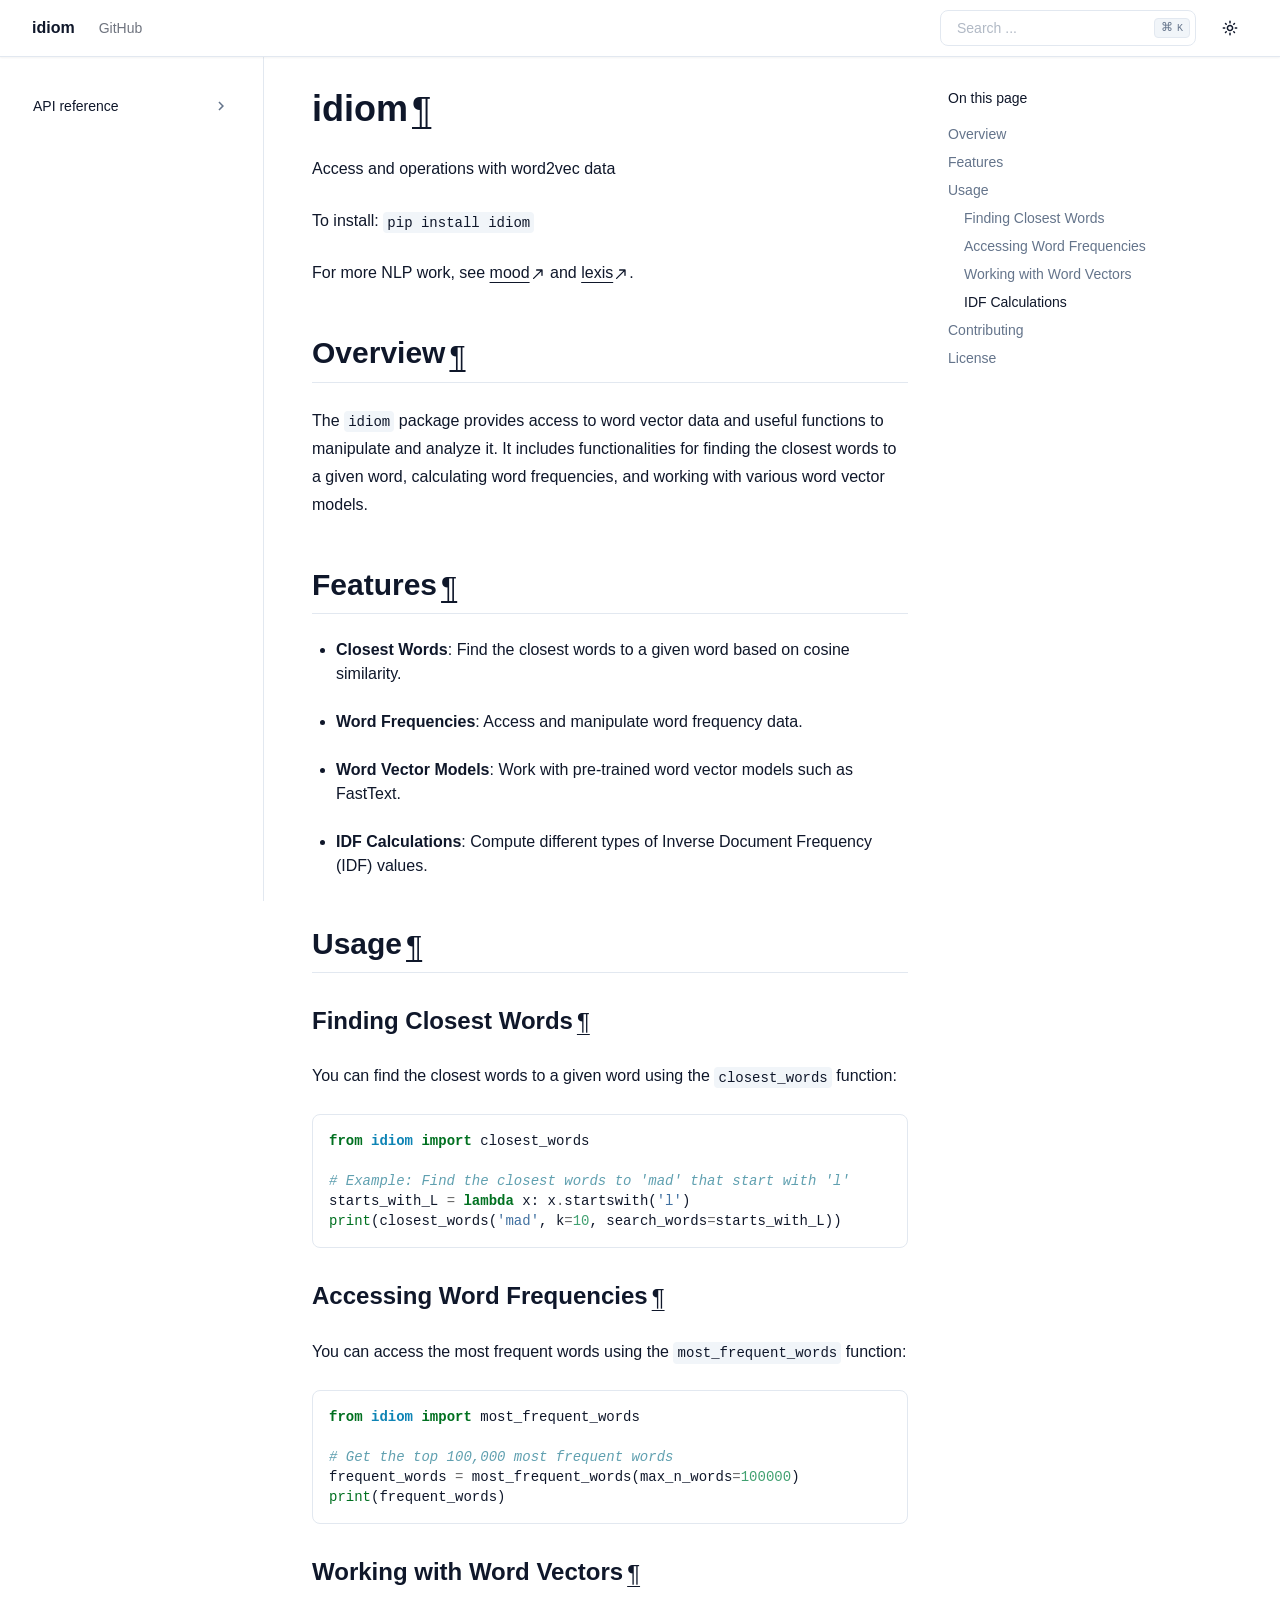
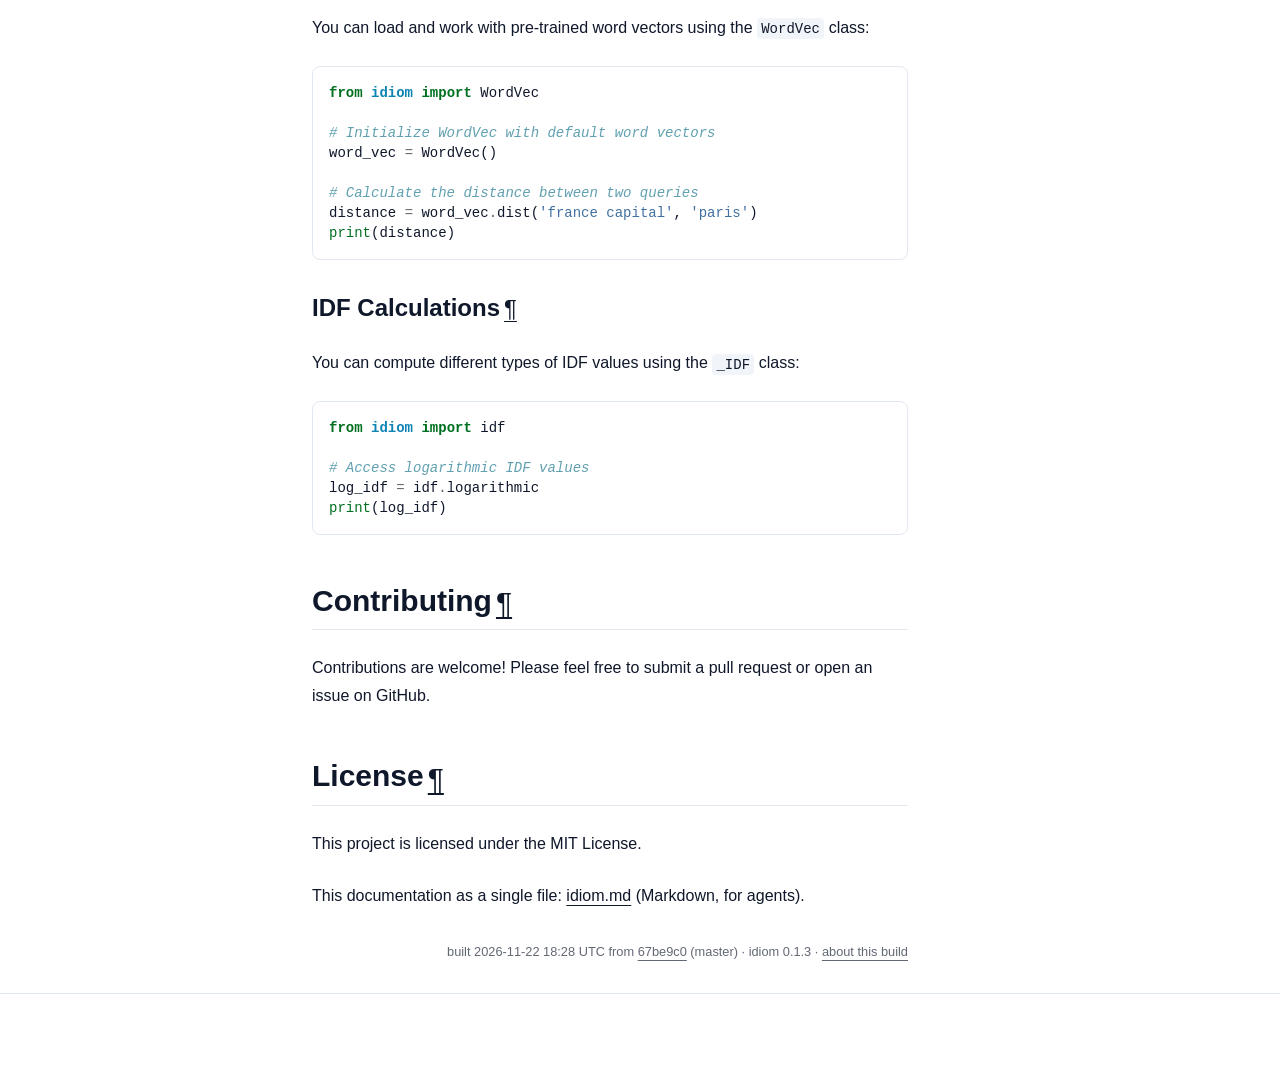
==== commit 295f0a11: "deploy: 67be9c03ef1cddd6bd1725d68bd9bcca763f11d4" ====
--- a/index.html
+++ b/index.html
@@ -181,7 +181,7 @@
 
 </section>
 </section>
-<p class="epythet-provenance" style="font-size:.8em;opacity:.65;margin-top:2.5em;text-align:right">built 2026-11-22 14:59 UTC from <a href="https://github.com/thorwhalen/idiom/commit/deee990abe5d8a3731184da5b8e444f220e175d9">deee990</a> (master) · idiom 0.1.3 · <a href="about-this-build.html">about this build</a></p>
+<p class="epythet-provenance" style="font-size:.8em;opacity:.65;margin-top:2.5em;text-align:right">built 2026-11-22 18:28 UTC from <a href="https://github.com/thorwhalen/idiom/commit/67be9c03ef1cddd6bd1725d68bd9bcca763f11d4">67be9c0</a> (master) · idiom 0.1.3 · <a href="about-this-build.html">about this build</a></p>
 </div></div><aside class="hidden text-sm xl:block" id="right-sidebar">
 <div class="sticky top-16 -mt-10 max-h-[calc(100vh-5rem)] h-full overflow-y-auto pt-6 space-y-2"><p class="font-medium">On this page</p>
 <ul>
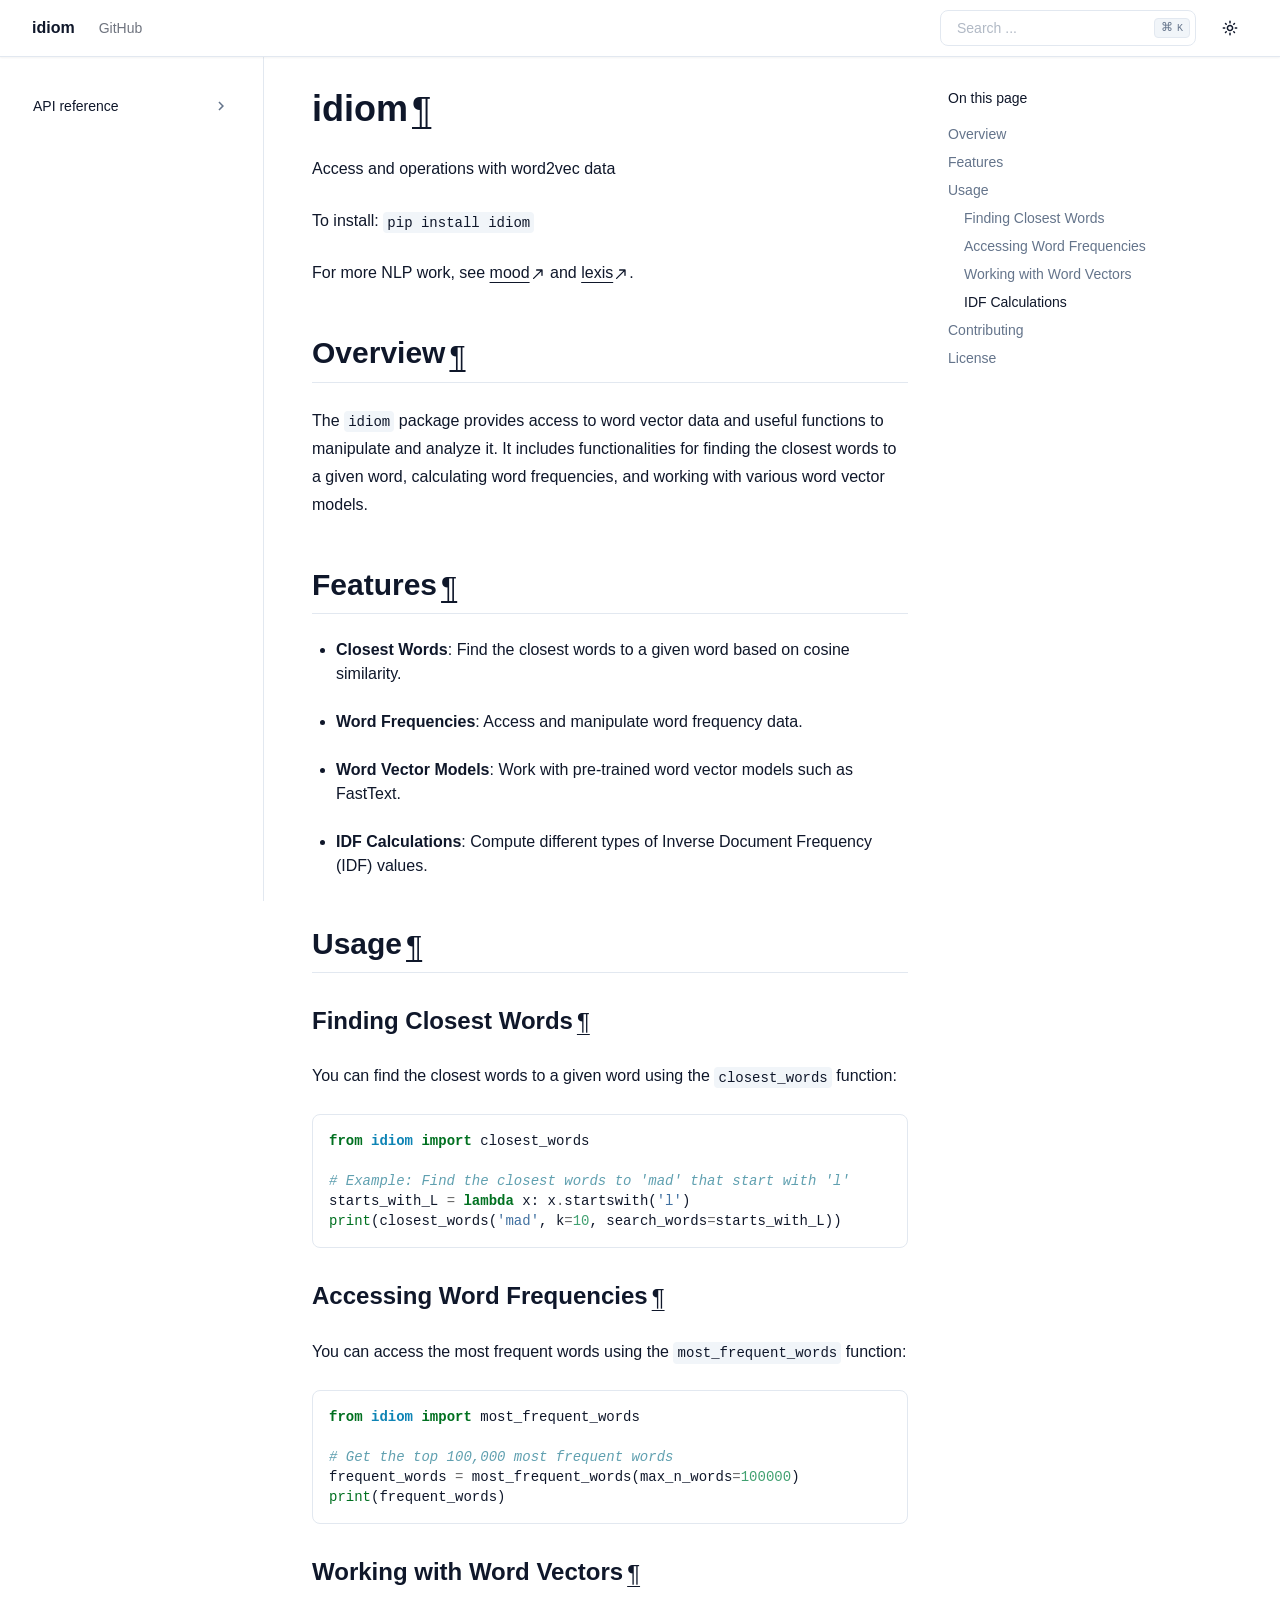
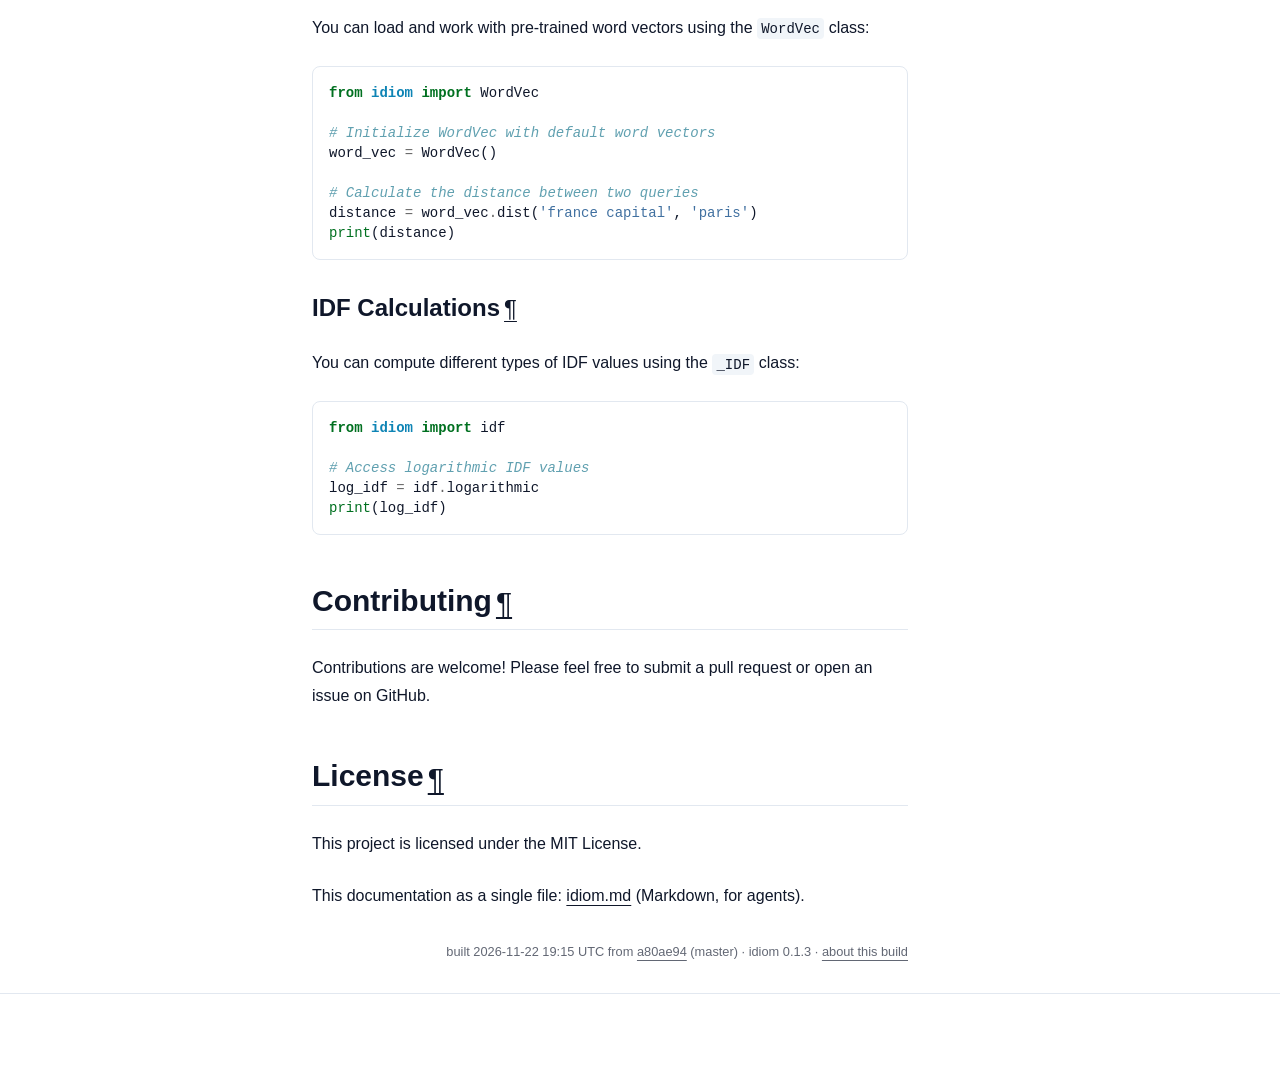
==== commit 1592896a: "deploy: a80ae948bd3f2eae401b98090f6997a79c73618d" ====
--- a/index.html
+++ b/index.html
@@ -181,7 +181,7 @@
 
 </section>
 </section>
-<p class="epythet-provenance" style="font-size:.8em;opacity:.65;margin-top:2.5em;text-align:right">built 2026-11-22 18:28 UTC from <a href="https://github.com/thorwhalen/idiom/commit/67be9c03ef1cddd6bd1725d68bd9bcca763f11d4">67be9c0</a> (master) · idiom 0.1.3 · <a href="about-this-build.html">about this build</a></p>
+<p class="epythet-provenance" style="font-size:.8em;opacity:.65;margin-top:2.5em;text-align:right">built 2026-11-22 19:15 UTC from <a href="https://github.com/thorwhalen/idiom/commit/a80ae948bd3f2eae401b98090f6997a79c73618d">a80ae94</a> (master) · idiom 0.1.3 · <a href="about-this-build.html">about this build</a></p>
 </div></div><aside class="hidden text-sm xl:block" id="right-sidebar">
 <div class="sticky top-16 -mt-10 max-h-[calc(100vh-5rem)] h-full overflow-y-auto pt-6 space-y-2"><p class="font-medium">On this page</p>
 <ul>
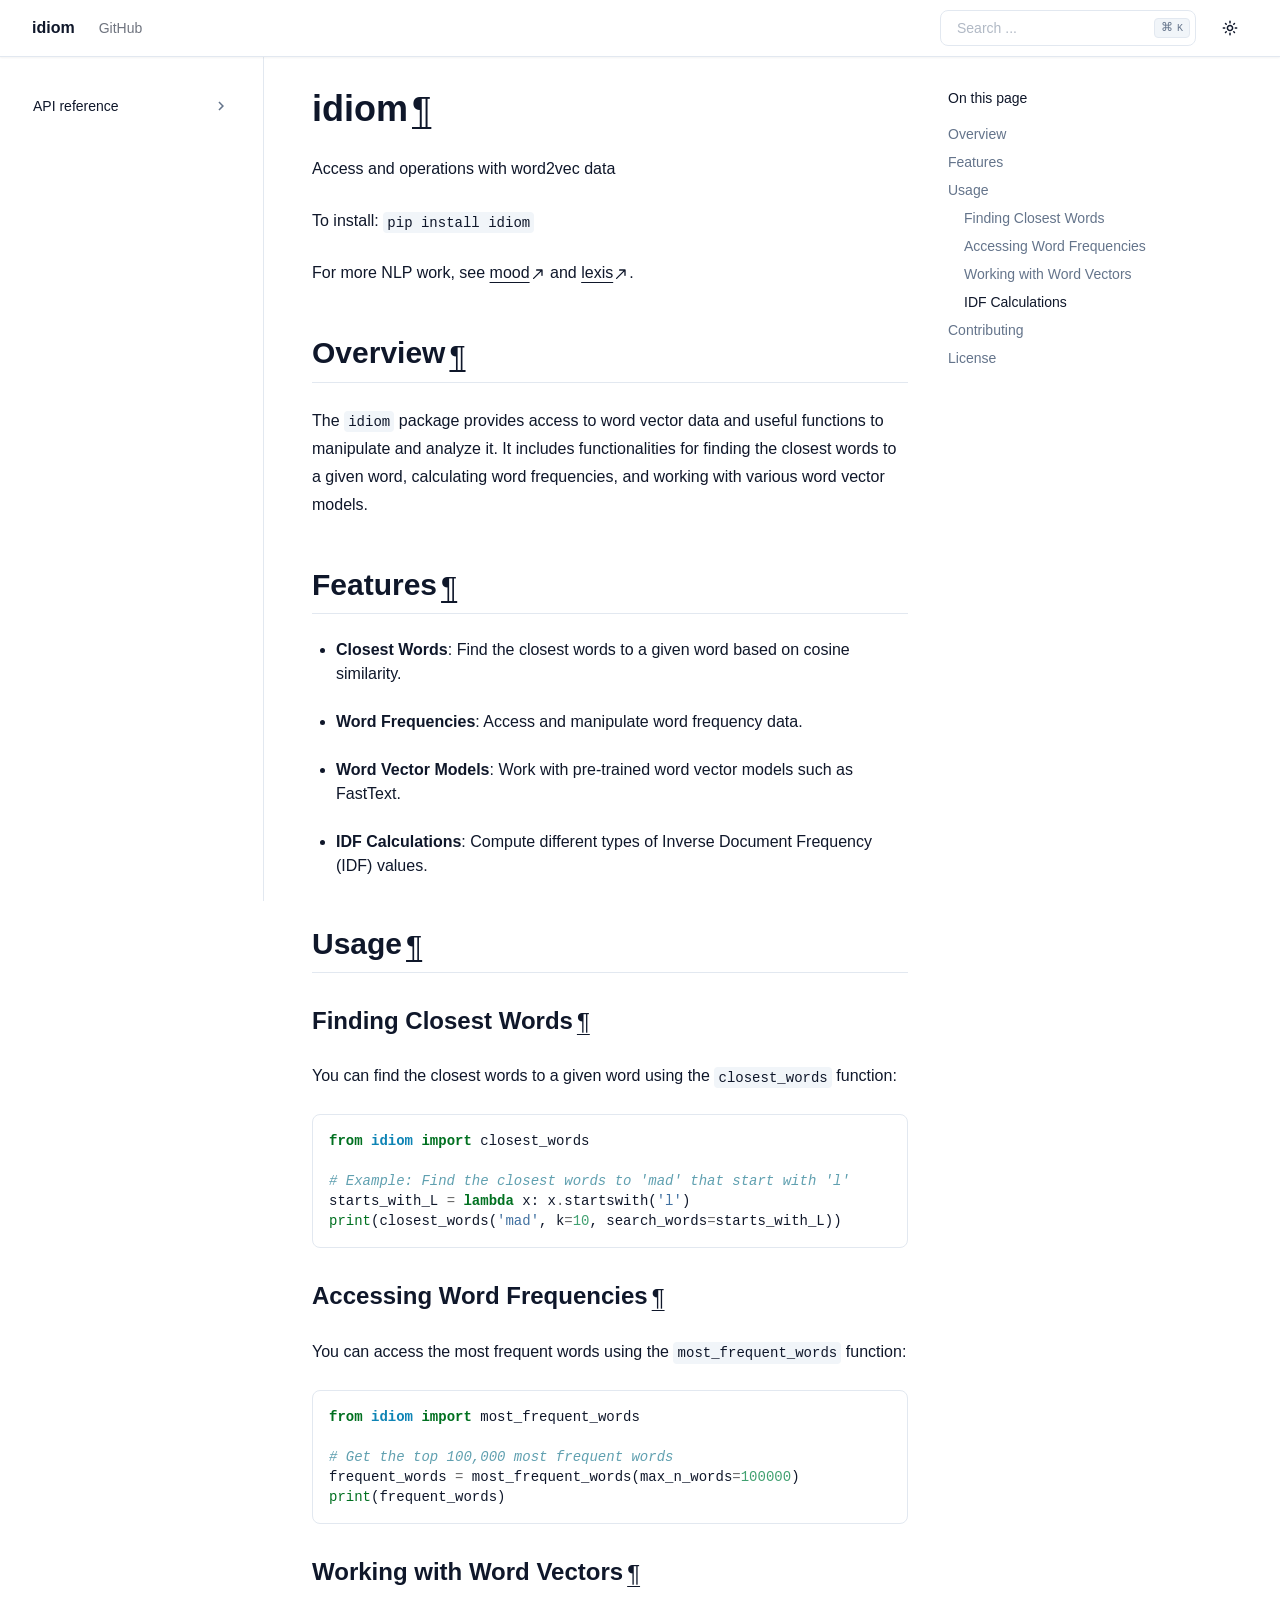
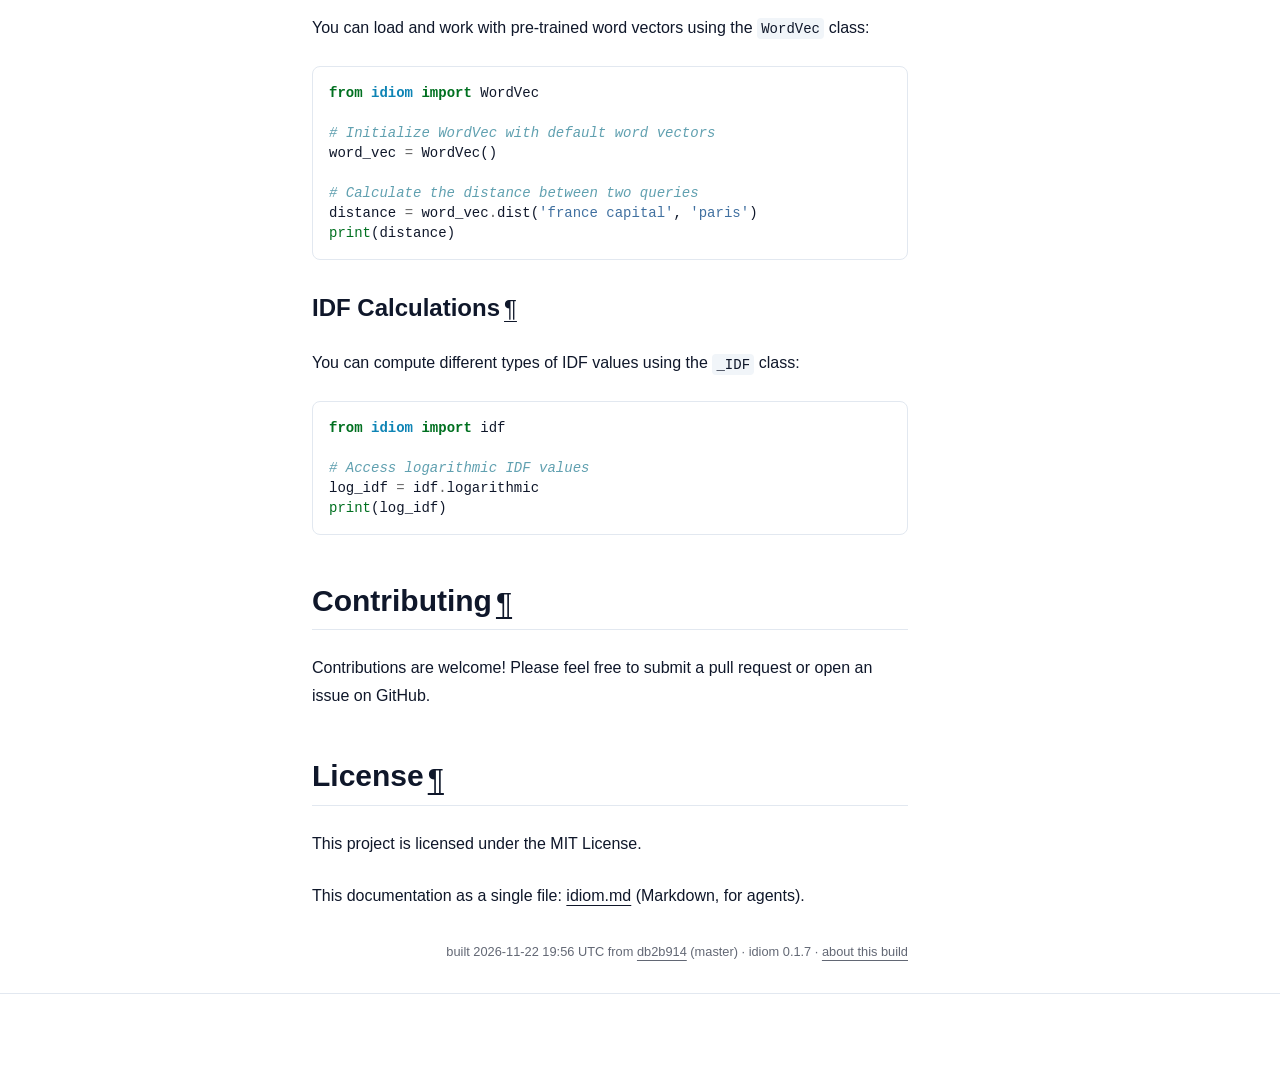
==== commit 90691c8c: "deploy: db2b914b2fdb0fc89e0deb0174366caf5845493a" ====
--- a/index.html
+++ b/index.html
@@ -181,7 +181,7 @@
 
 </section>
 </section>
-<p class="epythet-provenance" style="font-size:.8em;opacity:.65;margin-top:2.5em;text-align:right">built 2026-11-22 19:15 UTC from <a href="https://github.com/thorwhalen/idiom/commit/a80ae948bd3f2eae401b98090f6997a79c73618d">a80ae94</a> (master) · idiom 0.1.3 · <a href="about-this-build.html">about this build</a></p>
+<p class="epythet-provenance" style="font-size:.8em;opacity:.65;margin-top:2.5em;text-align:right">built 2026-11-22 19:56 UTC from <a href="https://github.com/thorwhalen/idiom/commit/db2b914b2fdb0fc89e0deb0174366caf5845493a">db2b914</a> (master) · idiom 0.1.7 · <a href="about-this-build.html">about this build</a></p>
 </div></div><aside class="hidden text-sm xl:block" id="right-sidebar">
 <div class="sticky top-16 -mt-10 max-h-[calc(100vh-5rem)] h-full overflow-y-auto pt-6 space-y-2"><p class="font-medium">On this page</p>
 <ul>
@@ -209,7 +209,7 @@
 </div>
 </footer>
 </div>
-<script src="_static/documentation_options.js?v=360bc84d"></script>
+<script src="_static/documentation_options.js?v=ca7ad2ea"></script>
 <script src="_static/doctools.js?v=fd6eb6e6"></script>
 <script src="_static/sphinx_highlight.js?v=6ffebe34"></script>
 <script src="_static/clipboard.min.js?v=a7894cd8"></script>
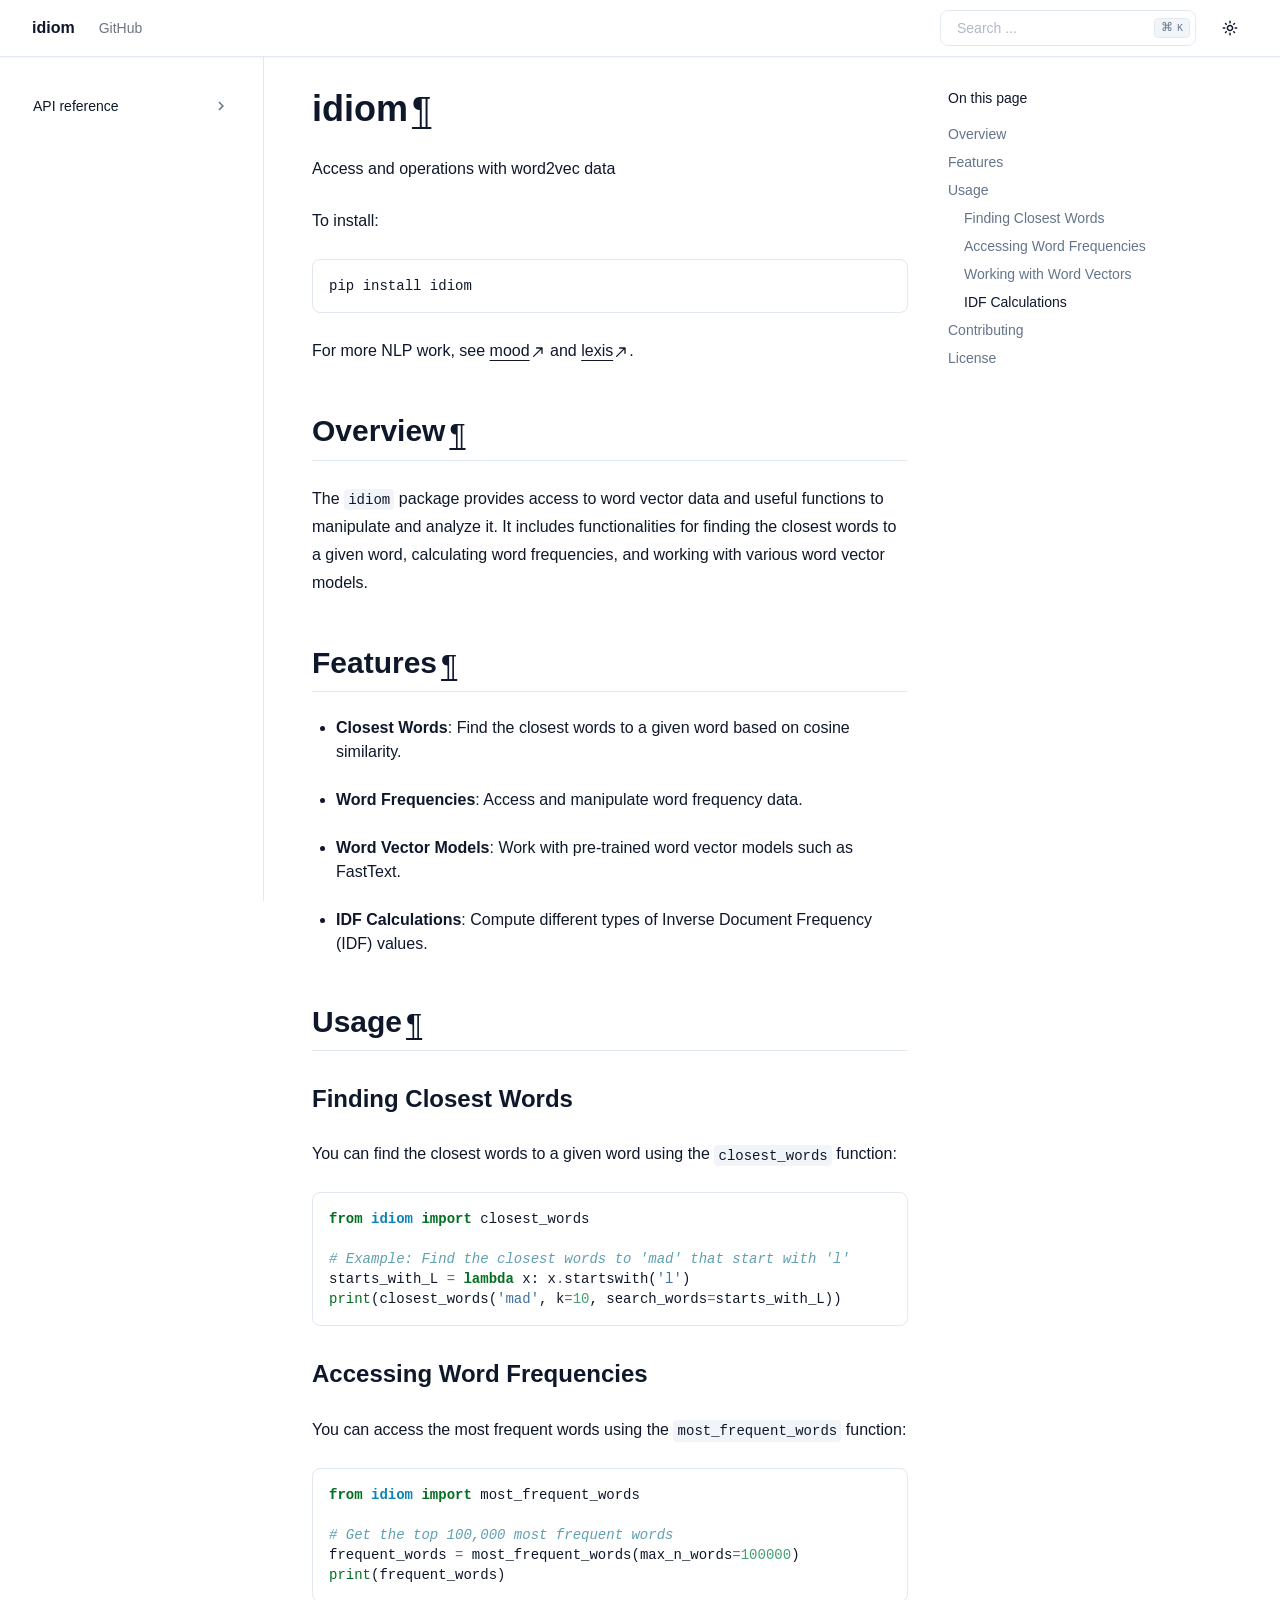
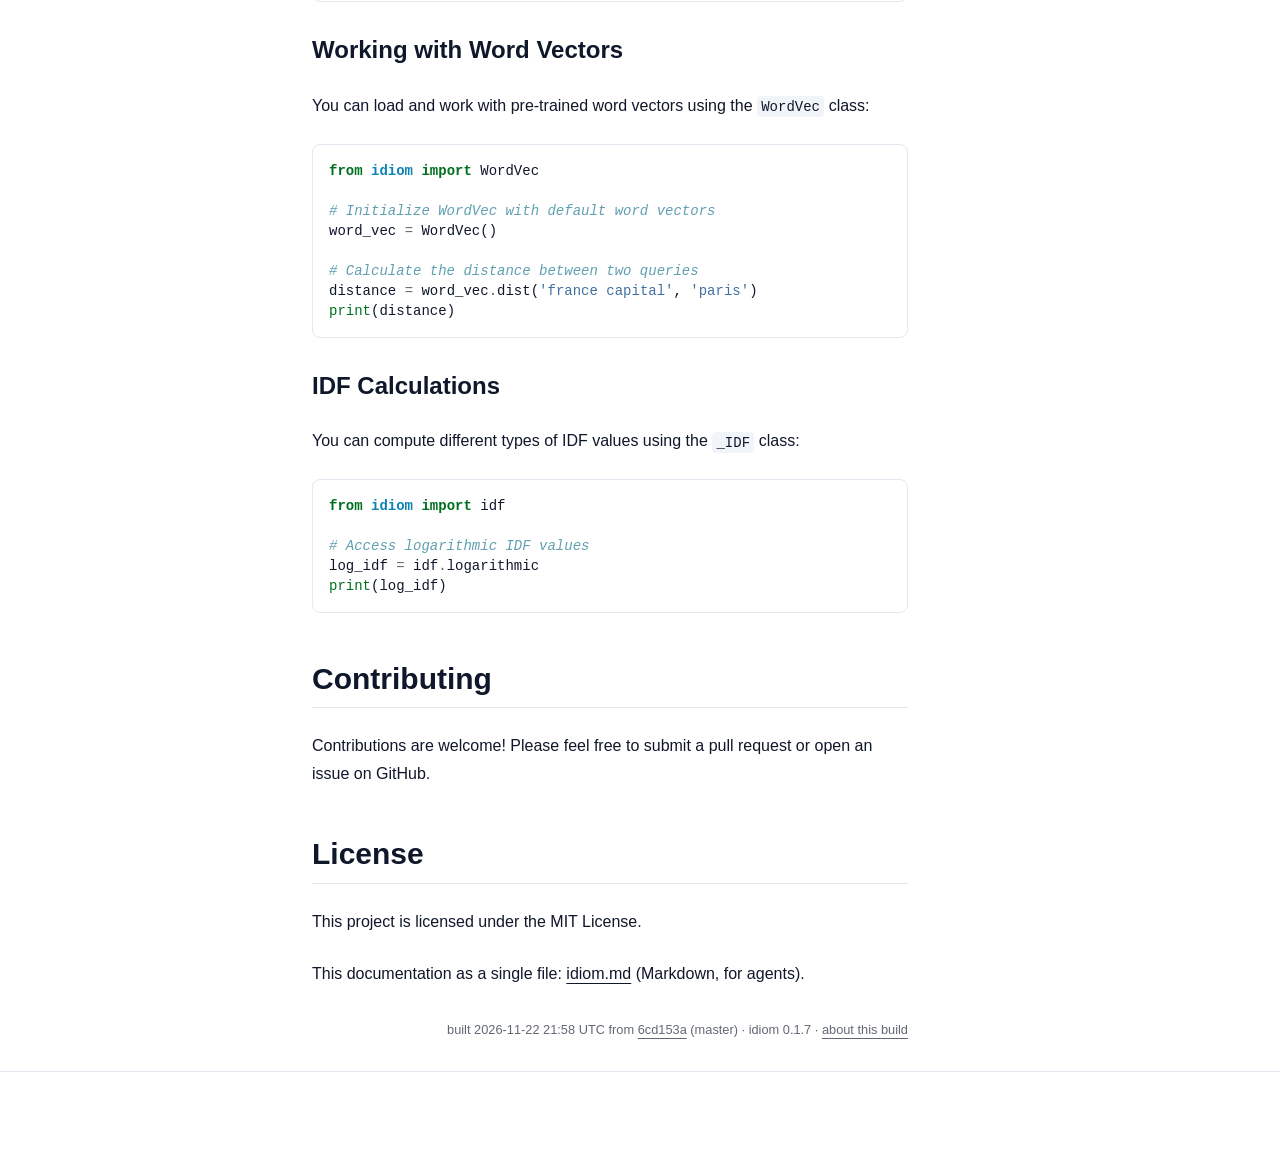
==== commit d6d94bd1: "deploy: 6cd153a1b329c83a39db0f1c1f29ce2b5184f80e" ====
--- a/index.html
+++ b/index.html
@@ -105,7 +105,10 @@
 <section id="idiom">
 <h1>idiom<a @click.prevent="window.navigator.clipboard.writeText($el.href); $el.setAttribute('data-tooltip', 'Copied!'); setTimeout(() =&gt; $el.setAttribute('data-tooltip', 'Copy link to this element'), 2000)" aria-label="Copy link to this element" class="headerlink" data-tooltip="Copy link to this element" href="#idiom">¶</a></h1>
 <p>Access and operations with word2vec data</p>
-<p>To install:	<code class="docutils literal notranslate"><span class="pre">pip</span> <span class="pre">install</span> <span class="pre">idiom</span></code></p>
+<p>To install:</p>
+<div class="highlight-default notranslate"><div class="highlight"><pre><span></span><code><span id="line-1"><span class="n">pip</span> <span class="n">install</span> <span class="n">idiom</span>
+</span></code></pre></div>
+</div>
 <p>For more NLP work, see <a class="reference external" href="https://github.com/infinvest/mood/" rel="nofollow noopener">mood<svg fill="currentColor" height="1em" stroke="none" viewbox="0 96 960 960" width="1em" xmlns="http://www.w3.org/2000/svg"><path d="M188 868q-11-11-11-28t11-28l436-436H400q-17 0-28.5-11.5T360 336q0-17 11.5-28.5T400 296h320q17 0 28.5 11.5T760 336v320q0 17-11.5 28.5T720 696q-17 0-28.5-11.5T680 656V432L244 868q-11 11-28 11t-28-11Z"></path></svg></a> and <a class="reference external" href="https://github.com/thorwhalen/lexis/" rel="nofollow noopener">lexis<svg fill="currentColor" height="1em" stroke="none" viewbox="0 96 960 960" width="1em" xmlns="http://www.w3.org/2000/svg"><path d="M188 868q-11-11-11-28t11-28l436-436H400q-17 0-28.5-11.5T360 336q0-17 11.5-28.5T400 296h320q17 0 28.5 11.5T760 336v320q0 17-11.5 28.5T720 696q-17 0-28.5-11.5T680 656V432L244 868q-11 11-28 11t-28-11Z"></path></svg></a>.</p>
 <section id="overview">
 <h2>Overview<a @click.prevent="window.navigator.clipboard.writeText($el.href); $el.setAttribute('data-tooltip', 'Copied!'); setTimeout(() =&gt; $el.setAttribute('data-tooltip', 'Copy link to this element'), 2000)" aria-label="Copy link to this element" class="headerlink" data-tooltip="Copy link to this element" href="#overview" x-intersect.margin.0%.0%.-70%.0%="activeSection = '#overview'">¶</a></h2>
@@ -125,6 +128,7 @@
 <section id="finding-closest-words">
 <h3>Finding Closest Words<a @click.prevent="window.navigator.clipboard.writeText($el.href); $el.setAttribute('data-tooltip', 'Copied!'); setTimeout(() =&gt; $el.setAttribute('data-tooltip', 'Copy link to this element'), 2000)" aria-label="Copy link to this element" class="headerlink" data-tooltip="Copy link to this element" href="#finding-closest-words" x-intersect.margin.0%.0%.-70%.0%="activeSection = '#finding-closest-words'">¶</a></h3>
 <p>You can find the closest words to a given word using the <code class="docutils literal notranslate"><span class="pre">closest_words</span></code> function:</p>
+
 <div class="highlight-python notranslate"><div class="highlight"><pre><span></span><code><span id="line-1"><span class="kn">from</span><span class="w"> </span><span class="nn">idiom</span><span class="w"> </span><span class="kn">import</span> <span class="n">closest_words</span>
 </span><span id="line-2">
 </span><span id="line-3"><span class="c1"># Example: Find the closest words to 'mad' that start with 'l'</span>
@@ -136,6 +140,7 @@
 <section id="accessing-word-frequencies">
 <h3>Accessing Word Frequencies<a @click.prevent="window.navigator.clipboard.writeText($el.href); $el.setAttribute('data-tooltip', 'Copied!'); setTimeout(() =&gt; $el.setAttribute('data-tooltip', 'Copy link to this element'), 2000)" aria-label="Copy link to this element" class="headerlink" data-tooltip="Copy link to this element" href="#accessing-word-frequencies" x-intersect.margin.0%.0%.-70%.0%="activeSection = '#accessing-word-frequencies'">¶</a></h3>
 <p>You can access the most frequent words using the <code class="docutils literal notranslate"><span class="pre">most_frequent_words</span></code> function:</p>
+
 <div class="highlight-python notranslate"><div class="highlight"><pre><span></span><code><span id="line-1"><span class="kn">from</span><span class="w"> </span><span class="nn">idiom</span><span class="w"> </span><span class="kn">import</span> <span class="n">most_frequent_words</span>
 </span><span id="line-2">
 </span><span id="line-3"><span class="c1"># Get the top 100,000 most frequent words</span>
@@ -147,6 +152,7 @@
 <section id="working-with-word-vectors">
 <h3>Working with Word Vectors<a @click.prevent="window.navigator.clipboard.writeText($el.href); $el.setAttribute('data-tooltip', 'Copied!'); setTimeout(() =&gt; $el.setAttribute('data-tooltip', 'Copy link to this element'), 2000)" aria-label="Copy link to this element" class="headerlink" data-tooltip="Copy link to this element" href="#working-with-word-vectors" x-intersect.margin.0%.0%.-70%.0%="activeSection = '#working-with-word-vectors'">¶</a></h3>
 <p>You can load and work with pre-trained word vectors using the <code class="docutils literal notranslate"><span class="pre">WordVec</span></code> class:</p>
+
 <div class="highlight-python notranslate"><div class="highlight"><pre><span></span><code><span id="line-1"><span class="kn">from</span><span class="w"> </span><span class="nn">idiom</span><span class="w"> </span><span class="kn">import</span> <span class="n">WordVec</span>
 </span><span id="line-2">
 </span><span id="line-3"><span class="c1"># Initialize WordVec with default word vectors</span>
@@ -161,6 +167,7 @@
 <section id="idf-calculations">
 <h3>IDF Calculations<a @click.prevent="window.navigator.clipboard.writeText($el.href); $el.setAttribute('data-tooltip', 'Copied!'); setTimeout(() =&gt; $el.setAttribute('data-tooltip', 'Copy link to this element'), 2000)" aria-label="Copy link to this element" class="headerlink" data-tooltip="Copy link to this element" href="#idf-calculations" x-intersect.margin.0%.0%.-70%.0%="activeSection = '#idf-calculations'">¶</a></h3>
 <p>You can compute different types of IDF values using the <code class="docutils literal notranslate"><span class="pre">_IDF</span></code> class:</p>
+
 <div class="highlight-python notranslate"><div class="highlight"><pre><span></span><code><span id="line-1"><span class="kn">from</span><span class="w"> </span><span class="nn">idiom</span><span class="w"> </span><span class="kn">import</span> <span class="n">idf</span>
 </span><span id="line-2">
 </span><span id="line-3"><span class="c1"># Access logarithmic IDF values</span>
@@ -181,7 +188,7 @@
 
 </section>
 </section>
-<p class="epythet-provenance" style="font-size:.8em;opacity:.65;margin-top:2.5em;text-align:right">built 2026-11-22 19:56 UTC from <a href="https://github.com/thorwhalen/idiom/commit/db2b914b2fdb0fc89e0deb0174366caf5845493a">db2b914</a> (master) · idiom 0.1.7 · <a href="about-this-build.html">about this build</a></p>
+<p class="epythet-provenance" style="font-size:.8em;opacity:.65;margin-top:2.5em;text-align:right">built 2026-11-22 21:58 UTC from <a href="https://github.com/thorwhalen/idiom/commit/6cd153a1b329c83a39db0f1c1f29ce2b5184f80e">6cd153a</a> (master) · idiom 0.1.7 · <a href="about-this-build.html">about this build</a></p>
 </div></div><aside class="hidden text-sm xl:block" id="right-sidebar">
 <div class="sticky top-16 -mt-10 max-h-[calc(100vh-5rem)] h-full overflow-y-auto pt-6 space-y-2"><p class="font-medium">On this page</p>
 <ul>
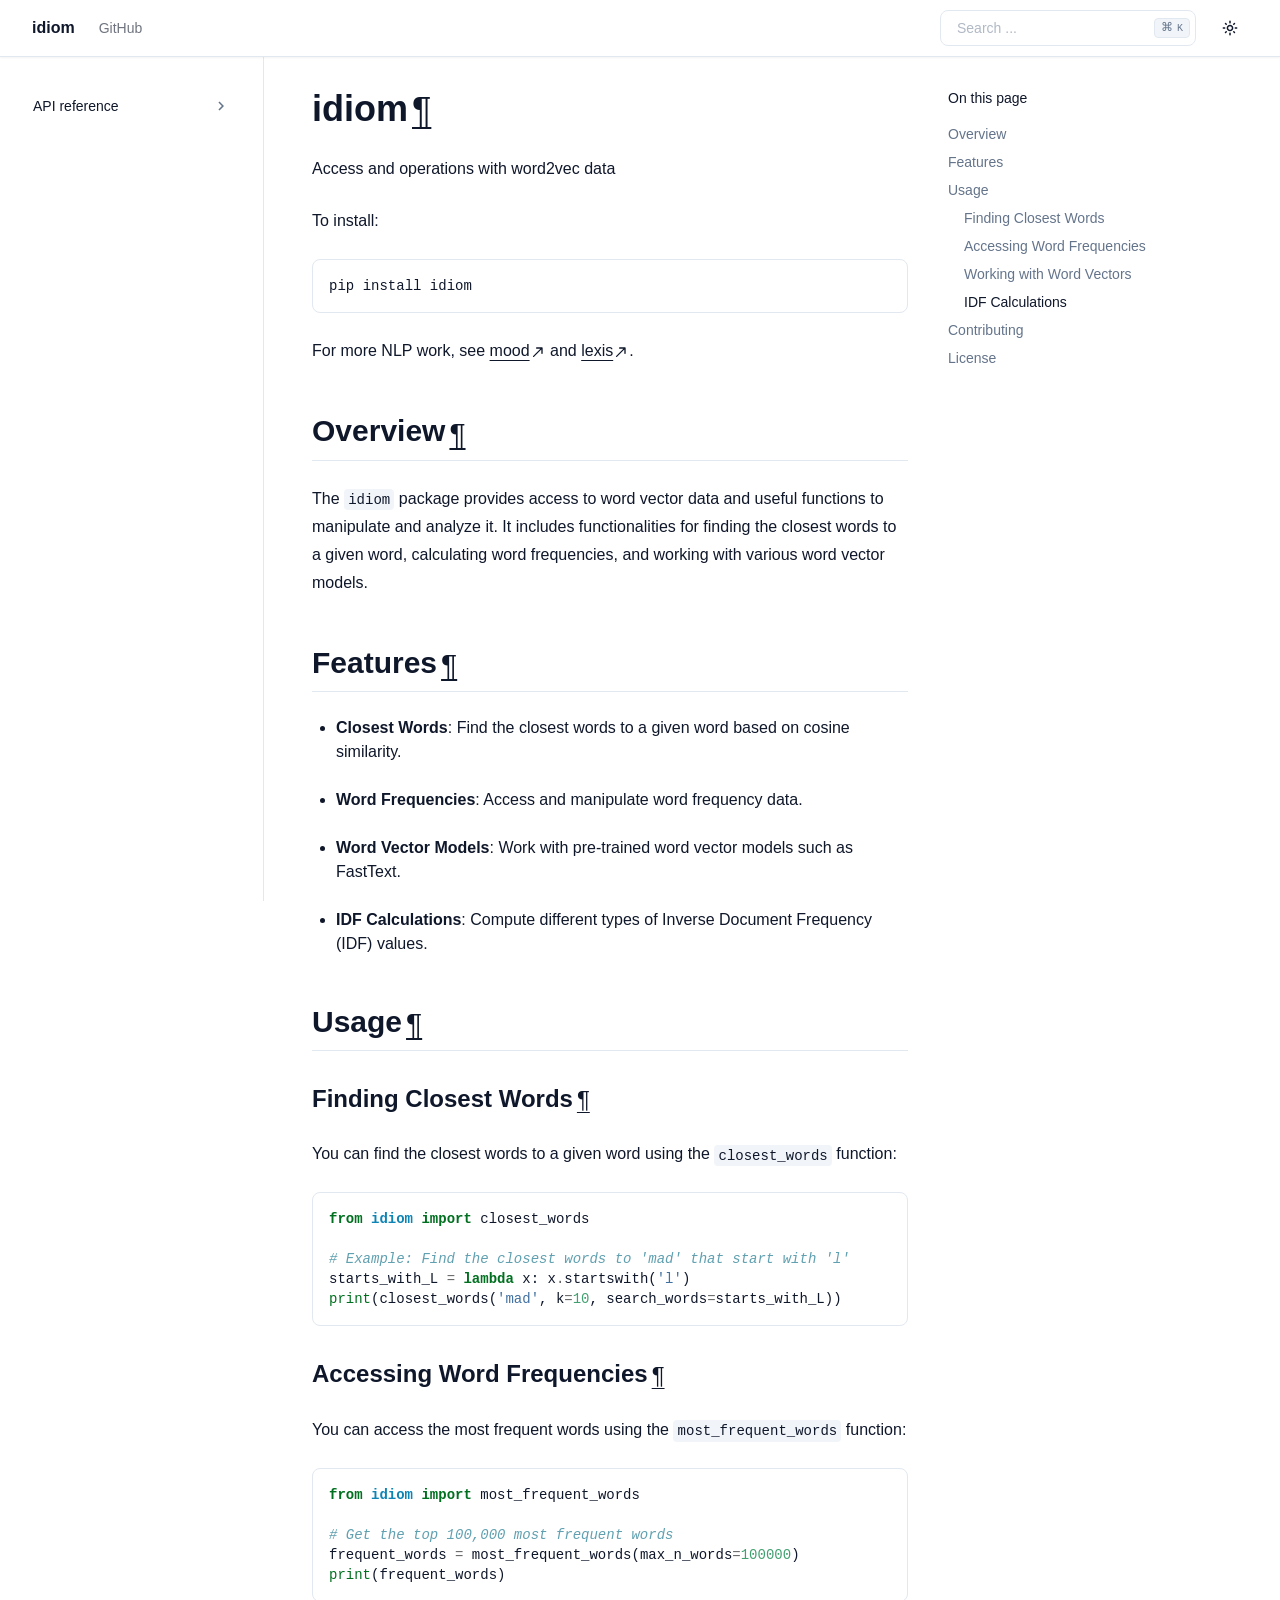
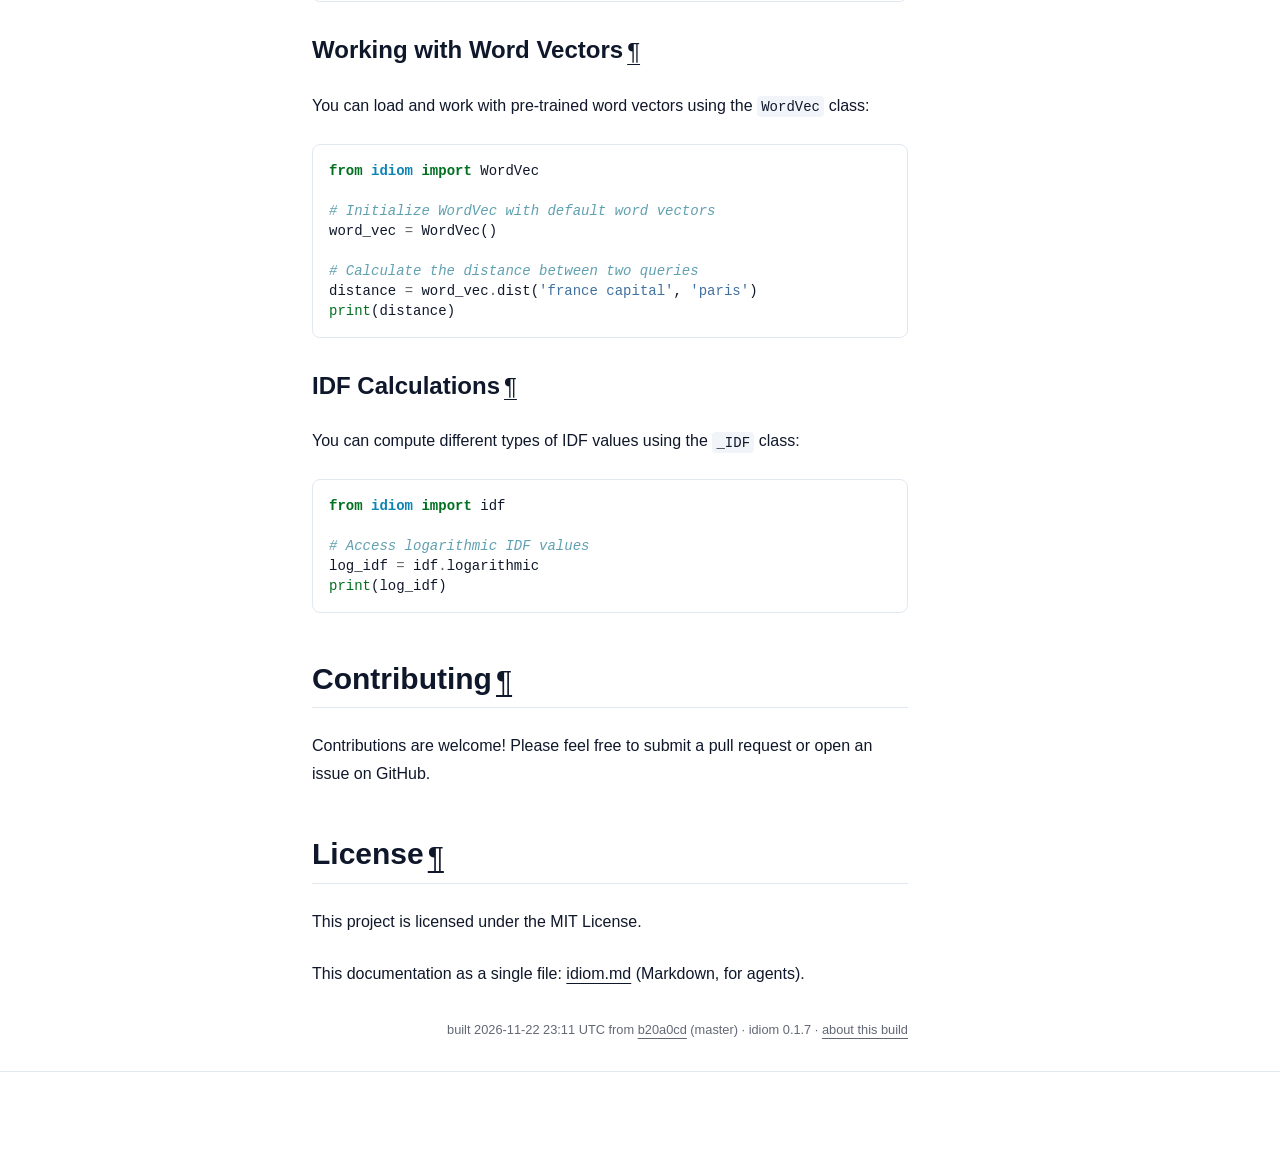
==== commit d2942a33: "deploy: b20a0cd0936c6425d2e33cebab822d8fdb71a79b" ====
--- a/index.html
+++ b/index.html
@@ -140,7 +140,6 @@
 <section id="accessing-word-frequencies">
 <h3>Accessing Word Frequencies<a @click.prevent="window.navigator.clipboard.writeText($el.href); $el.setAttribute('data-tooltip', 'Copied!'); setTimeout(() =&gt; $el.setAttribute('data-tooltip', 'Copy link to this element'), 2000)" aria-label="Copy link to this element" class="headerlink" data-tooltip="Copy link to this element" href="#accessing-word-frequencies" x-intersect.margin.0%.0%.-70%.0%="activeSection = '#accessing-word-frequencies'">¶</a></h3>
 <p>You can access the most frequent words using the <code class="docutils literal notranslate"><span class="pre">most_frequent_words</span></code> function:</p>
-
 <div class="highlight-python notranslate"><div class="highlight"><pre><span></span><code><span id="line-1"><span class="kn">from</span><span class="w"> </span><span class="nn">idiom</span><span class="w"> </span><span class="kn">import</span> <span class="n">most_frequent_words</span>
 </span><span id="line-2">
 </span><span id="line-3"><span class="c1"># Get the top 100,000 most frequent words</span>
@@ -167,7 +166,6 @@
 <section id="idf-calculations">
 <h3>IDF Calculations<a @click.prevent="window.navigator.clipboard.writeText($el.href); $el.setAttribute('data-tooltip', 'Copied!'); setTimeout(() =&gt; $el.setAttribute('data-tooltip', 'Copy link to this element'), 2000)" aria-label="Copy link to this element" class="headerlink" data-tooltip="Copy link to this element" href="#idf-calculations" x-intersect.margin.0%.0%.-70%.0%="activeSection = '#idf-calculations'">¶</a></h3>
 <p>You can compute different types of IDF values using the <code class="docutils literal notranslate"><span class="pre">_IDF</span></code> class:</p>
-
 <div class="highlight-python notranslate"><div class="highlight"><pre><span></span><code><span id="line-1"><span class="kn">from</span><span class="w"> </span><span class="nn">idiom</span><span class="w"> </span><span class="kn">import</span> <span class="n">idf</span>
 </span><span id="line-2">
 </span><span id="line-3"><span class="c1"># Access logarithmic IDF values</span>
@@ -188,7 +186,7 @@
 
 </section>
 </section>
-<p class="epythet-provenance" style="font-size:.8em;opacity:.65;margin-top:2.5em;text-align:right">built 2026-11-22 21:58 UTC from <a href="https://github.com/thorwhalen/idiom/commit/6cd153a1b329c83a39db0f1c1f29ce2b5184f80e">6cd153a</a> (master) · idiom 0.1.7 · <a href="about-this-build.html">about this build</a></p>
+<p class="epythet-provenance" style="font-size:.8em;opacity:.65;margin-top:2.5em;text-align:right">built 2026-11-22 23:11 UTC from <a href="https://github.com/thorwhalen/idiom/commit/b20a0cd0936c6425d2e33cebab822d8fdb71a79b">b20a0cd</a> (master) · idiom 0.1.7 · <a href="about-this-build.html">about this build</a></p>
 </div></div><aside class="hidden text-sm xl:block" id="right-sidebar">
 <div class="sticky top-16 -mt-10 max-h-[calc(100vh-5rem)] h-full overflow-y-auto pt-6 space-y-2"><p class="font-medium">On this page</p>
 <ul>
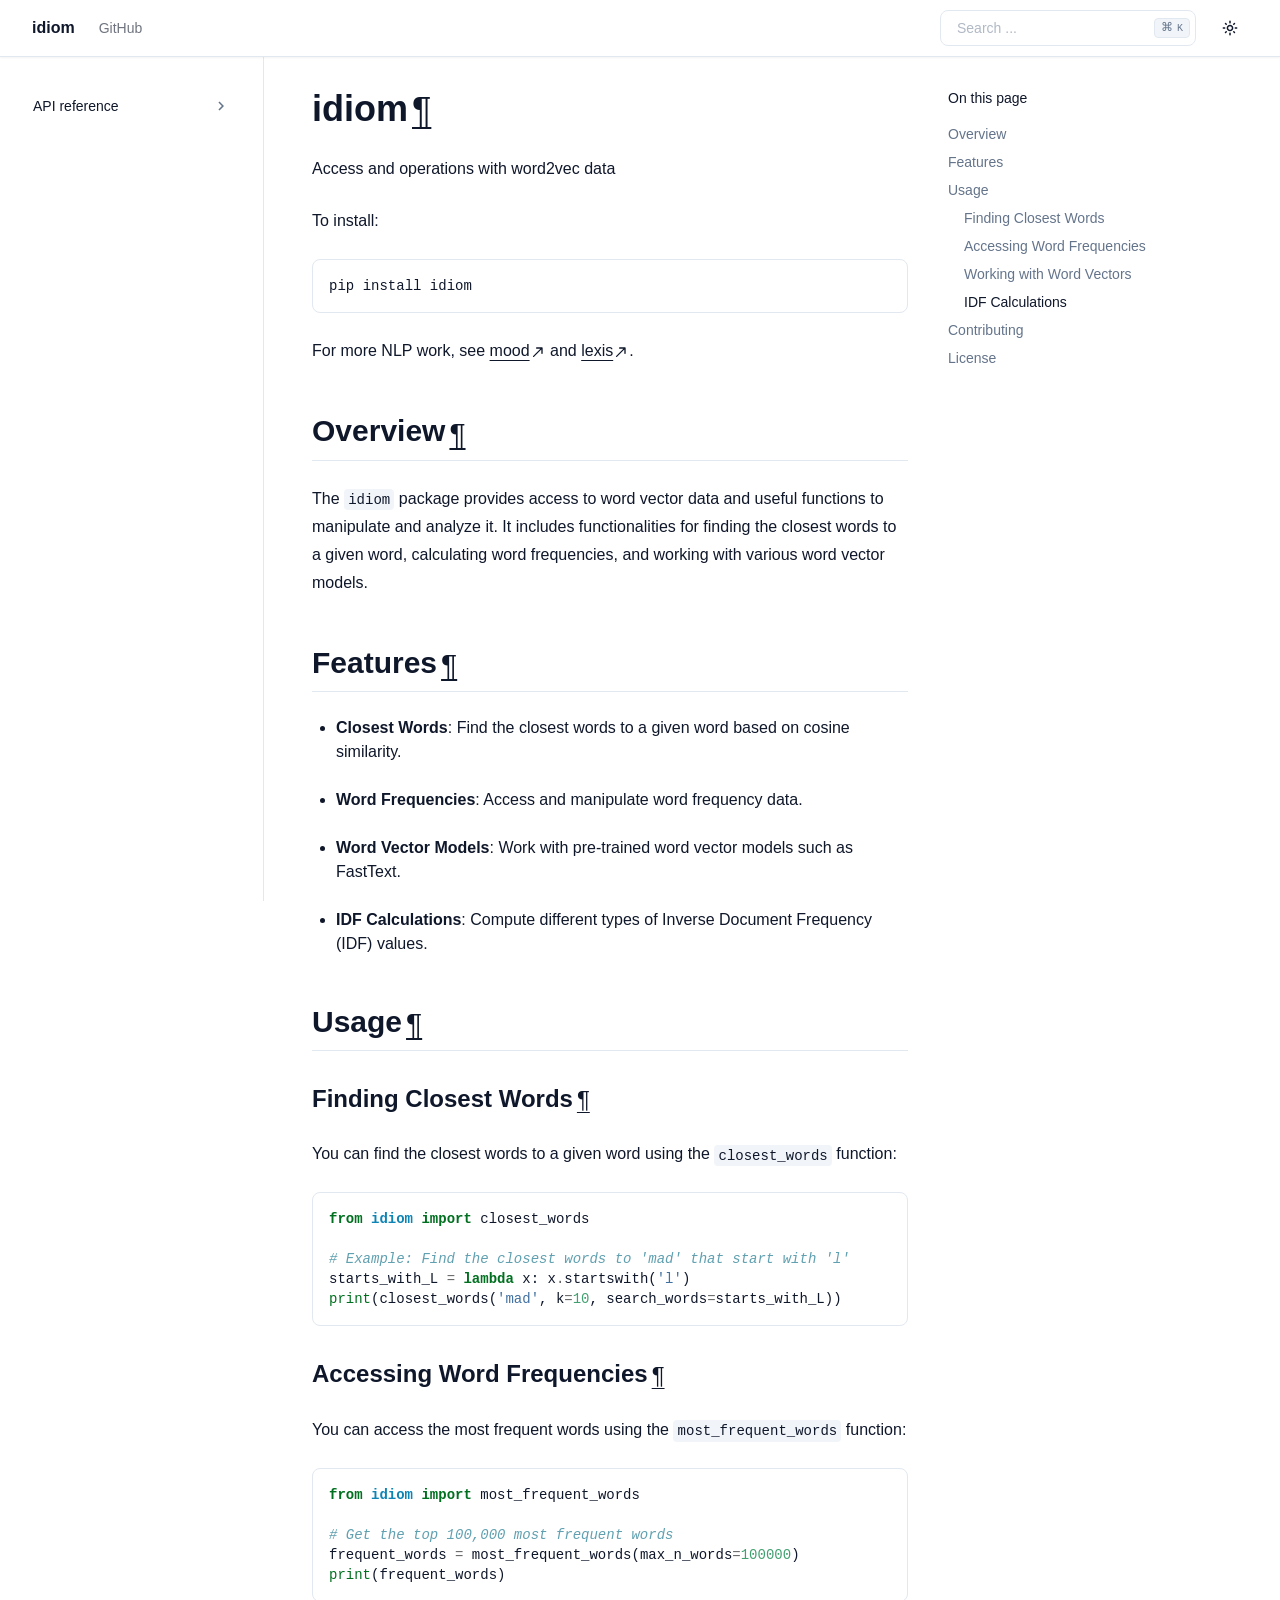
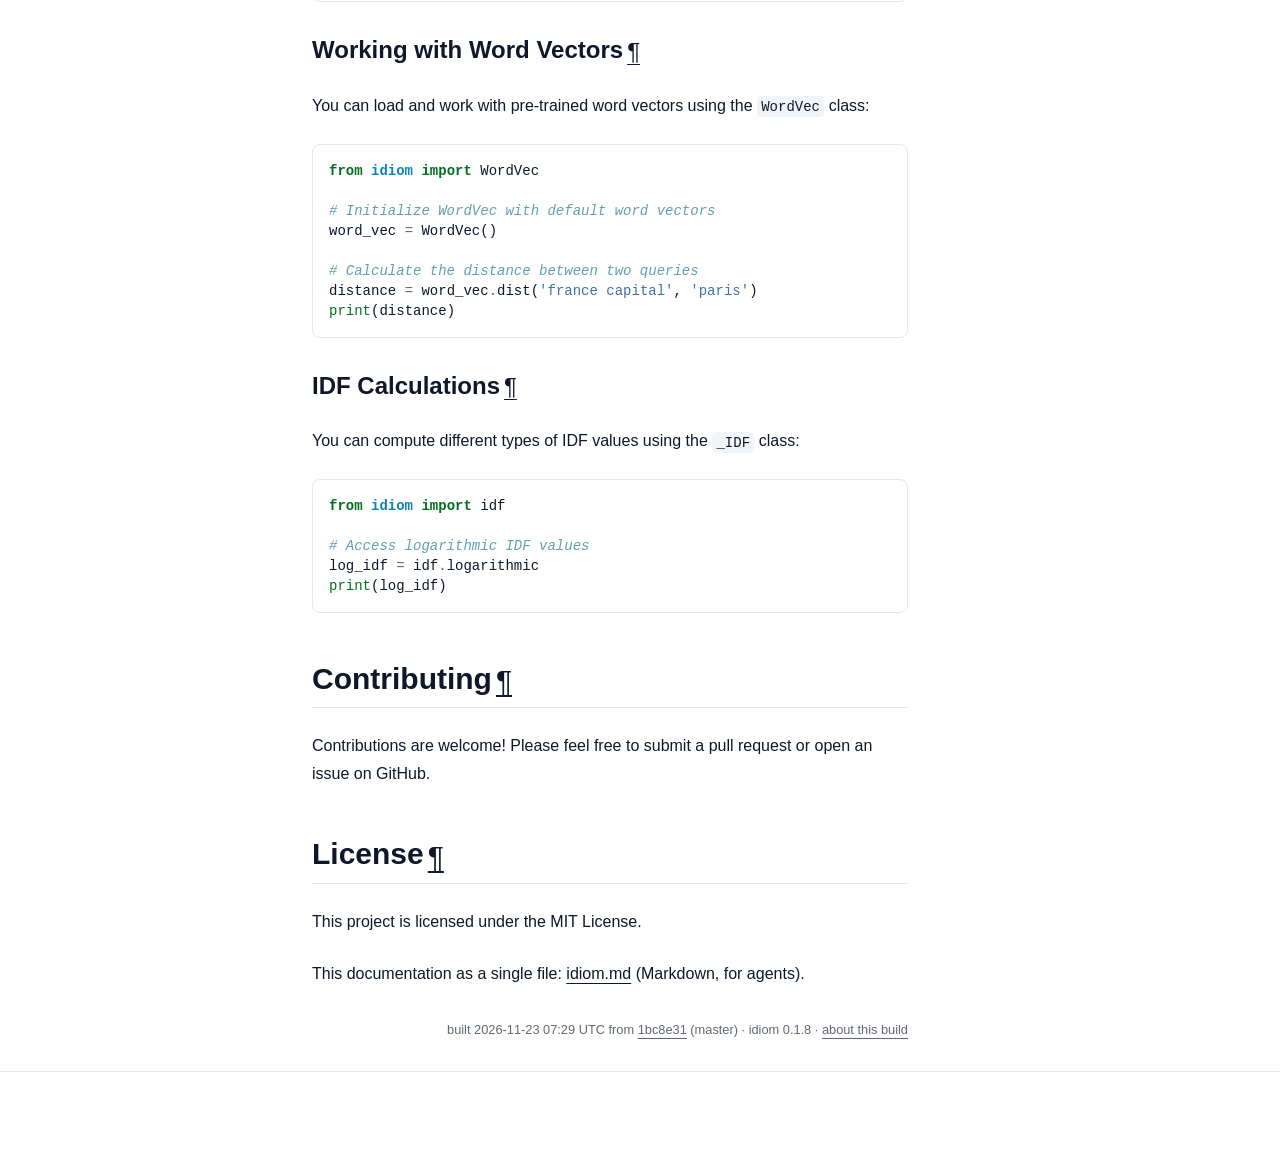
==== commit c6f4858c: "deploy: 1bc8e313b3e6f2602e7c332732207d2ff85ab679" ====
--- a/index.html
+++ b/index.html
@@ -186,7 +186,7 @@
 
 </section>
 </section>
-<p class="epythet-provenance" style="font-size:.8em;opacity:.65;margin-top:2.5em;text-align:right">built 2026-11-22 23:11 UTC from <a href="https://github.com/thorwhalen/idiom/commit/b20a0cd0936c6425d2e33cebab822d8fdb71a79b">b20a0cd</a> (master) · idiom 0.1.7 · <a href="about-this-build.html">about this build</a></p>
+<p class="epythet-provenance" style="font-size:.8em;opacity:.65;margin-top:2.5em;text-align:right">built 2026-11-23 07:29 UTC from <a href="https://github.com/thorwhalen/idiom/commit/1bc8e313b3e6f2602e7c332732207d2ff85ab679">1bc8e31</a> (master) · idiom 0.1.8 · <a href="about-this-build.html">about this build</a></p>
 </div></div><aside class="hidden text-sm xl:block" id="right-sidebar">
 <div class="sticky top-16 -mt-10 max-h-[calc(100vh-5rem)] h-full overflow-y-auto pt-6 space-y-2"><p class="font-medium">On this page</p>
 <ul>
@@ -214,7 +214,7 @@
 </div>
 </footer>
 </div>
-<script src="_static/documentation_options.js?v=ca7ad2ea"></script>
+<script src="_static/documentation_options.js?v=22607128"></script>
 <script src="_static/doctools.js?v=fd6eb6e6"></script>
 <script src="_static/sphinx_highlight.js?v=6ffebe34"></script>
 <script src="_static/clipboard.min.js?v=a7894cd8"></script>
